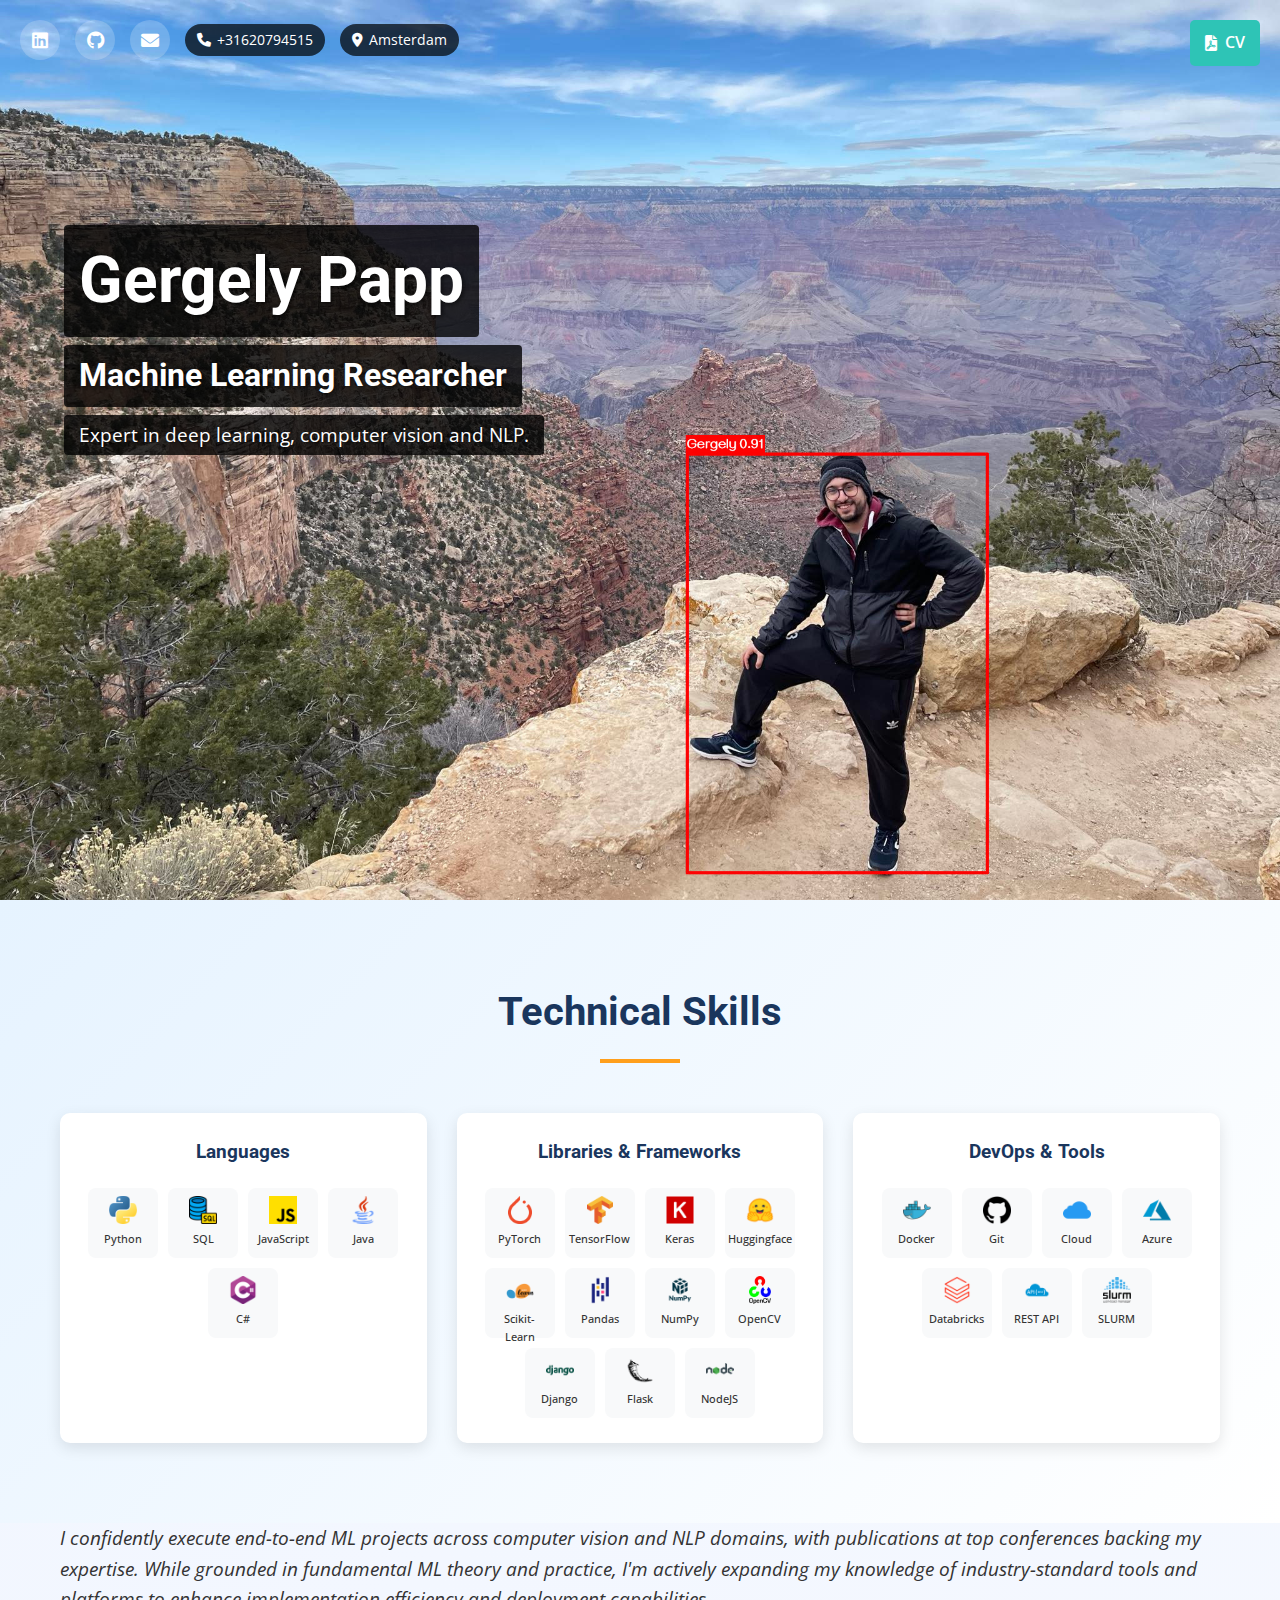
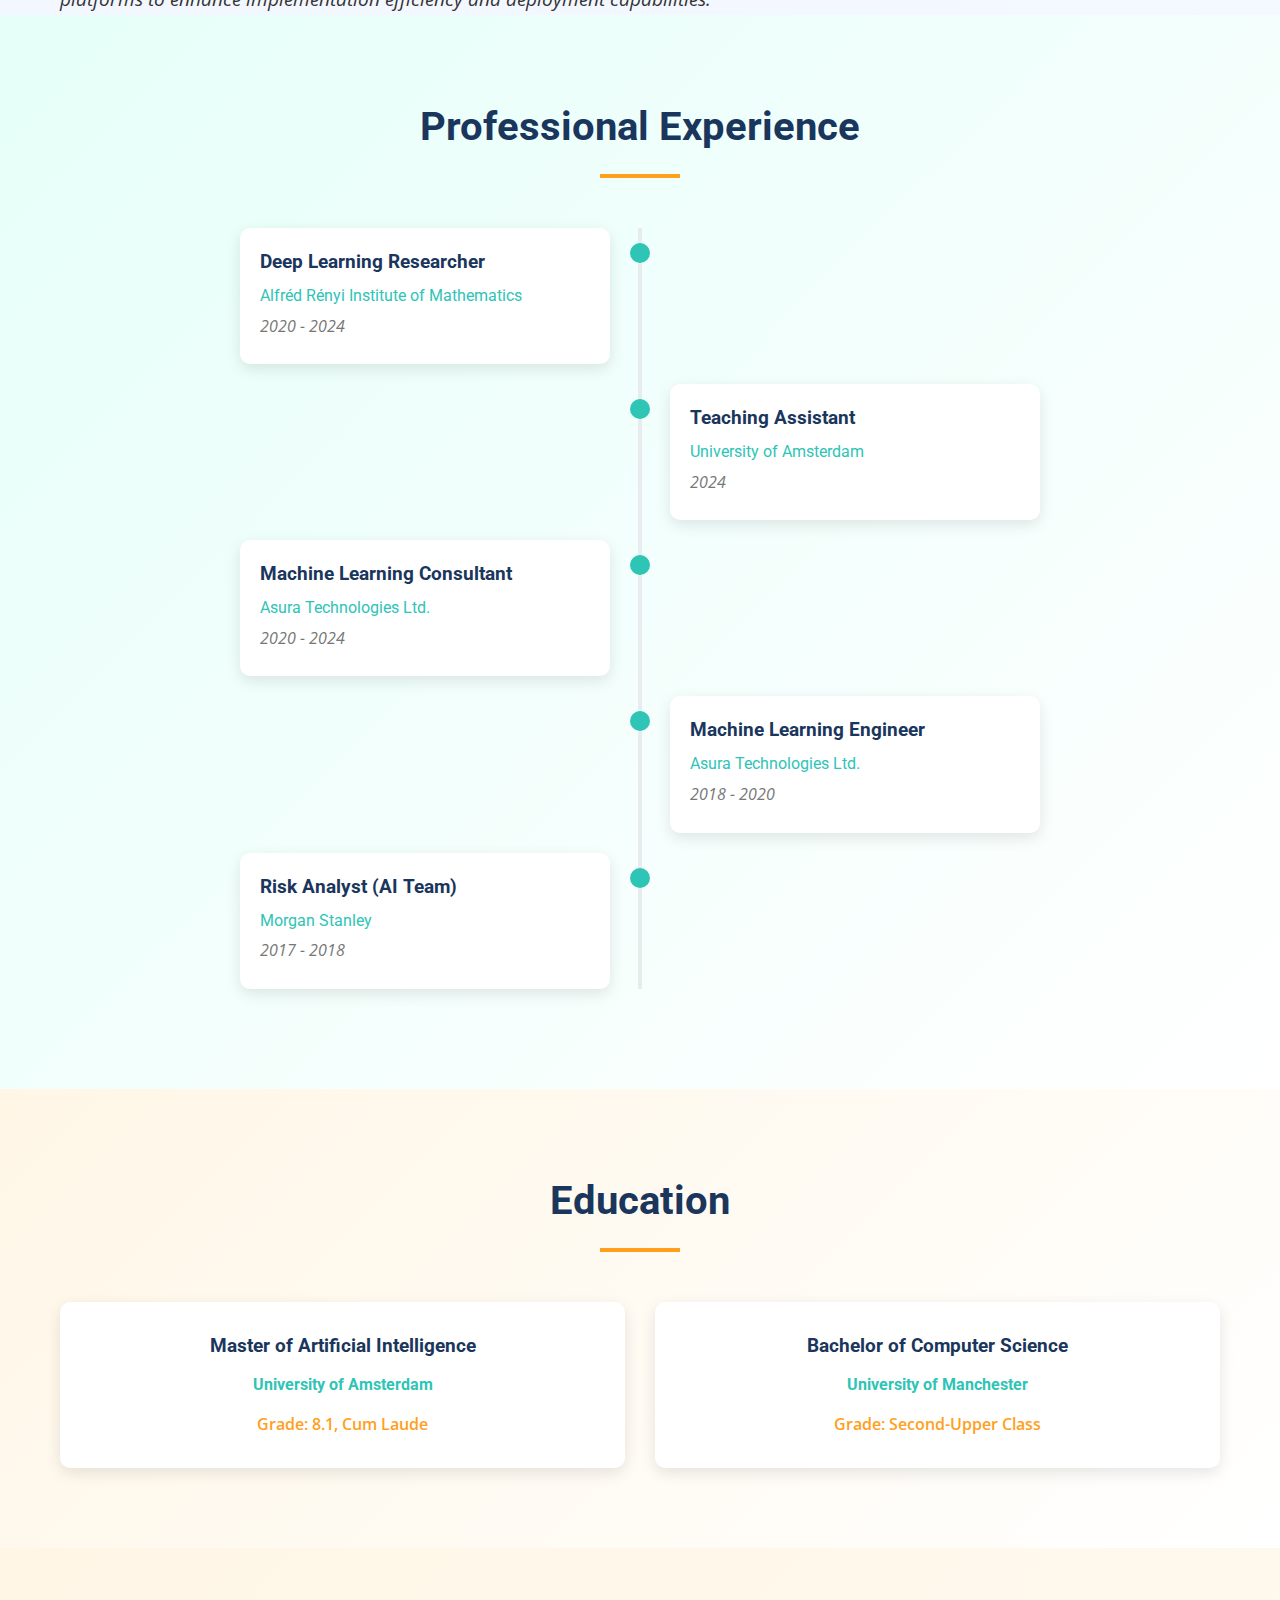
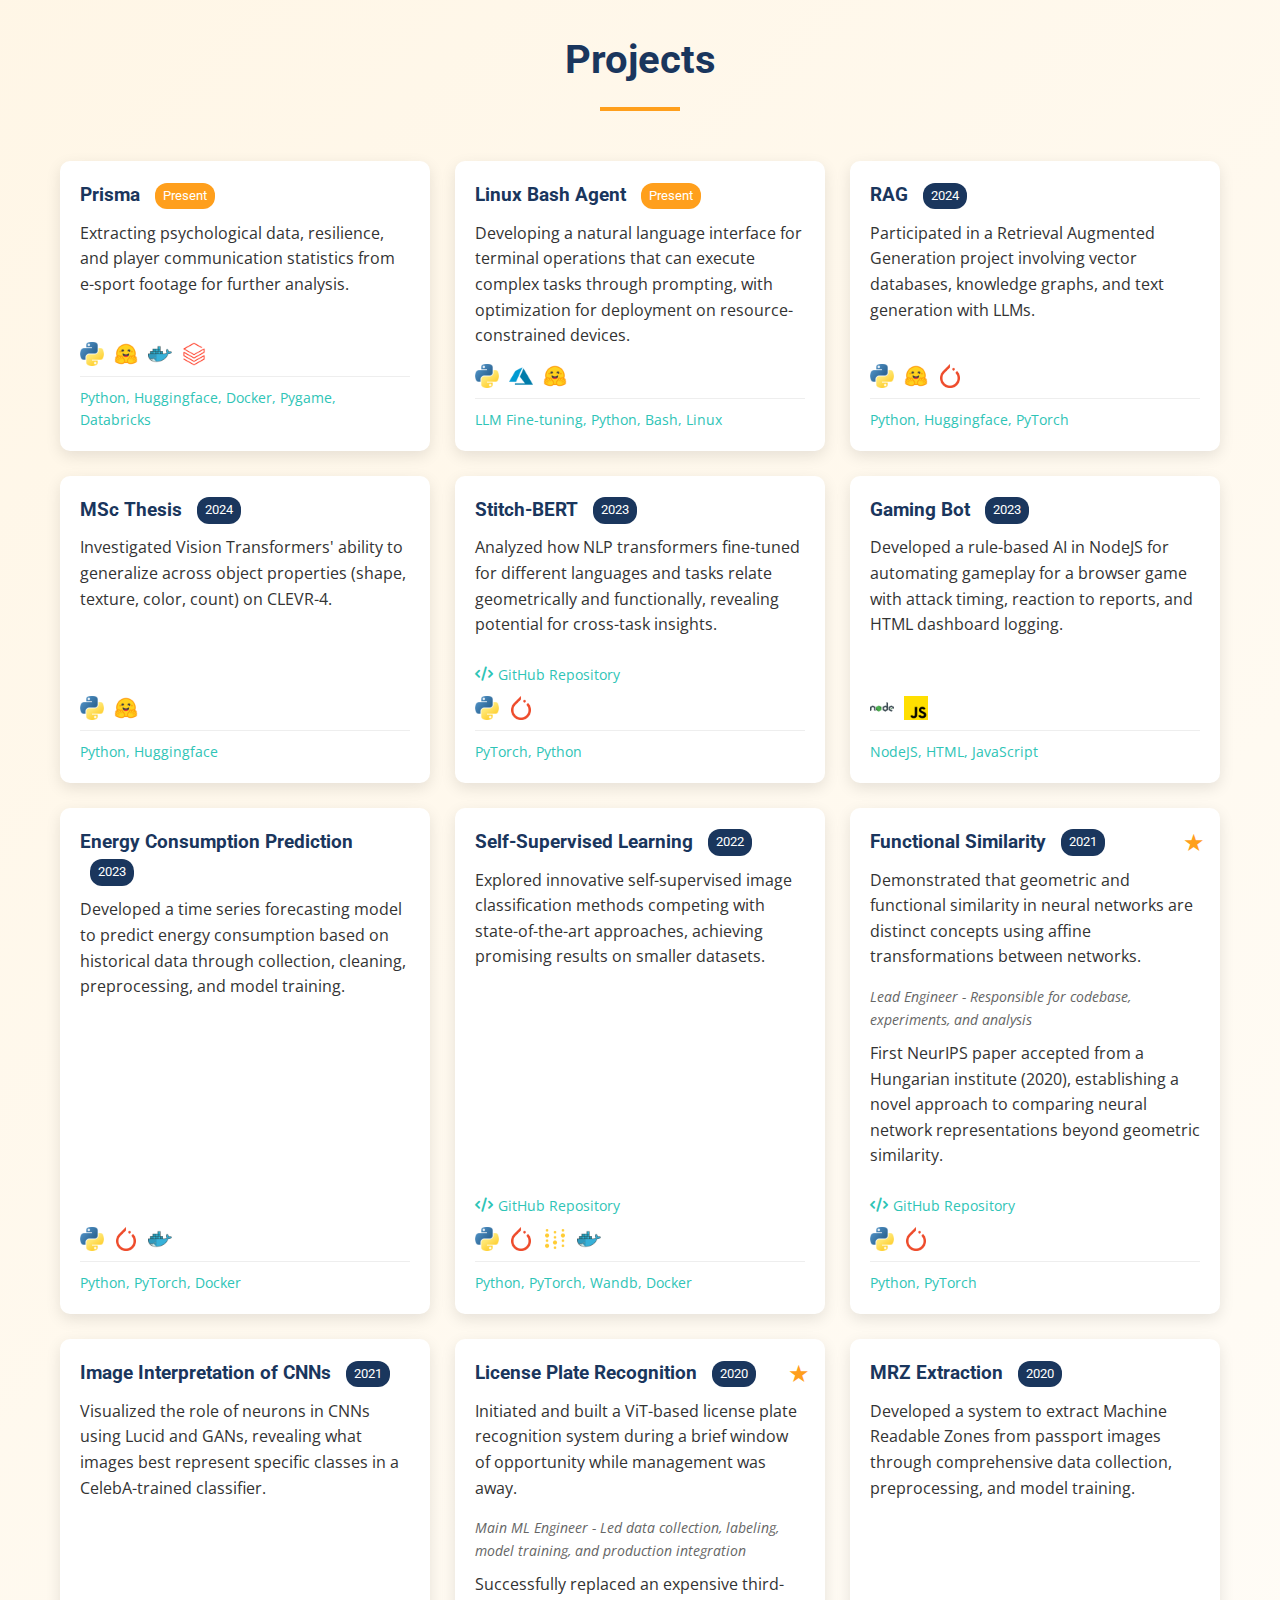
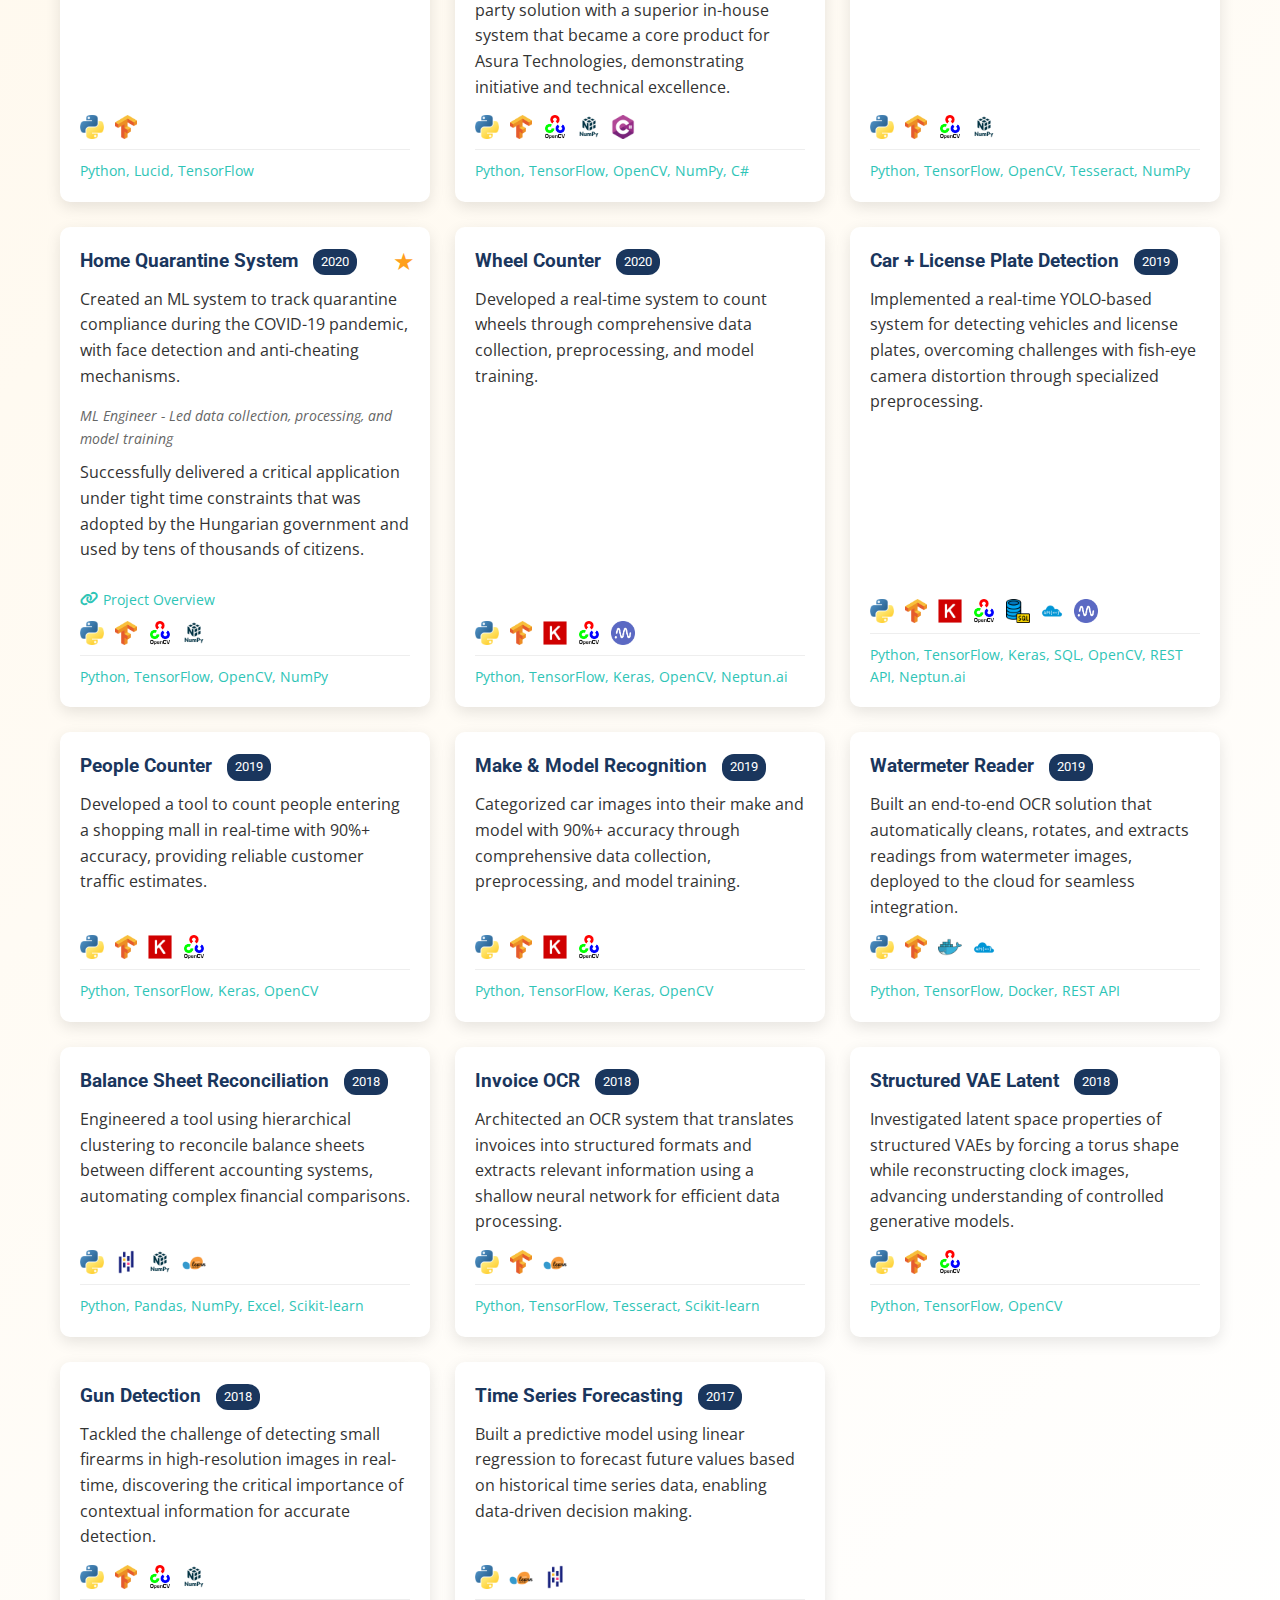
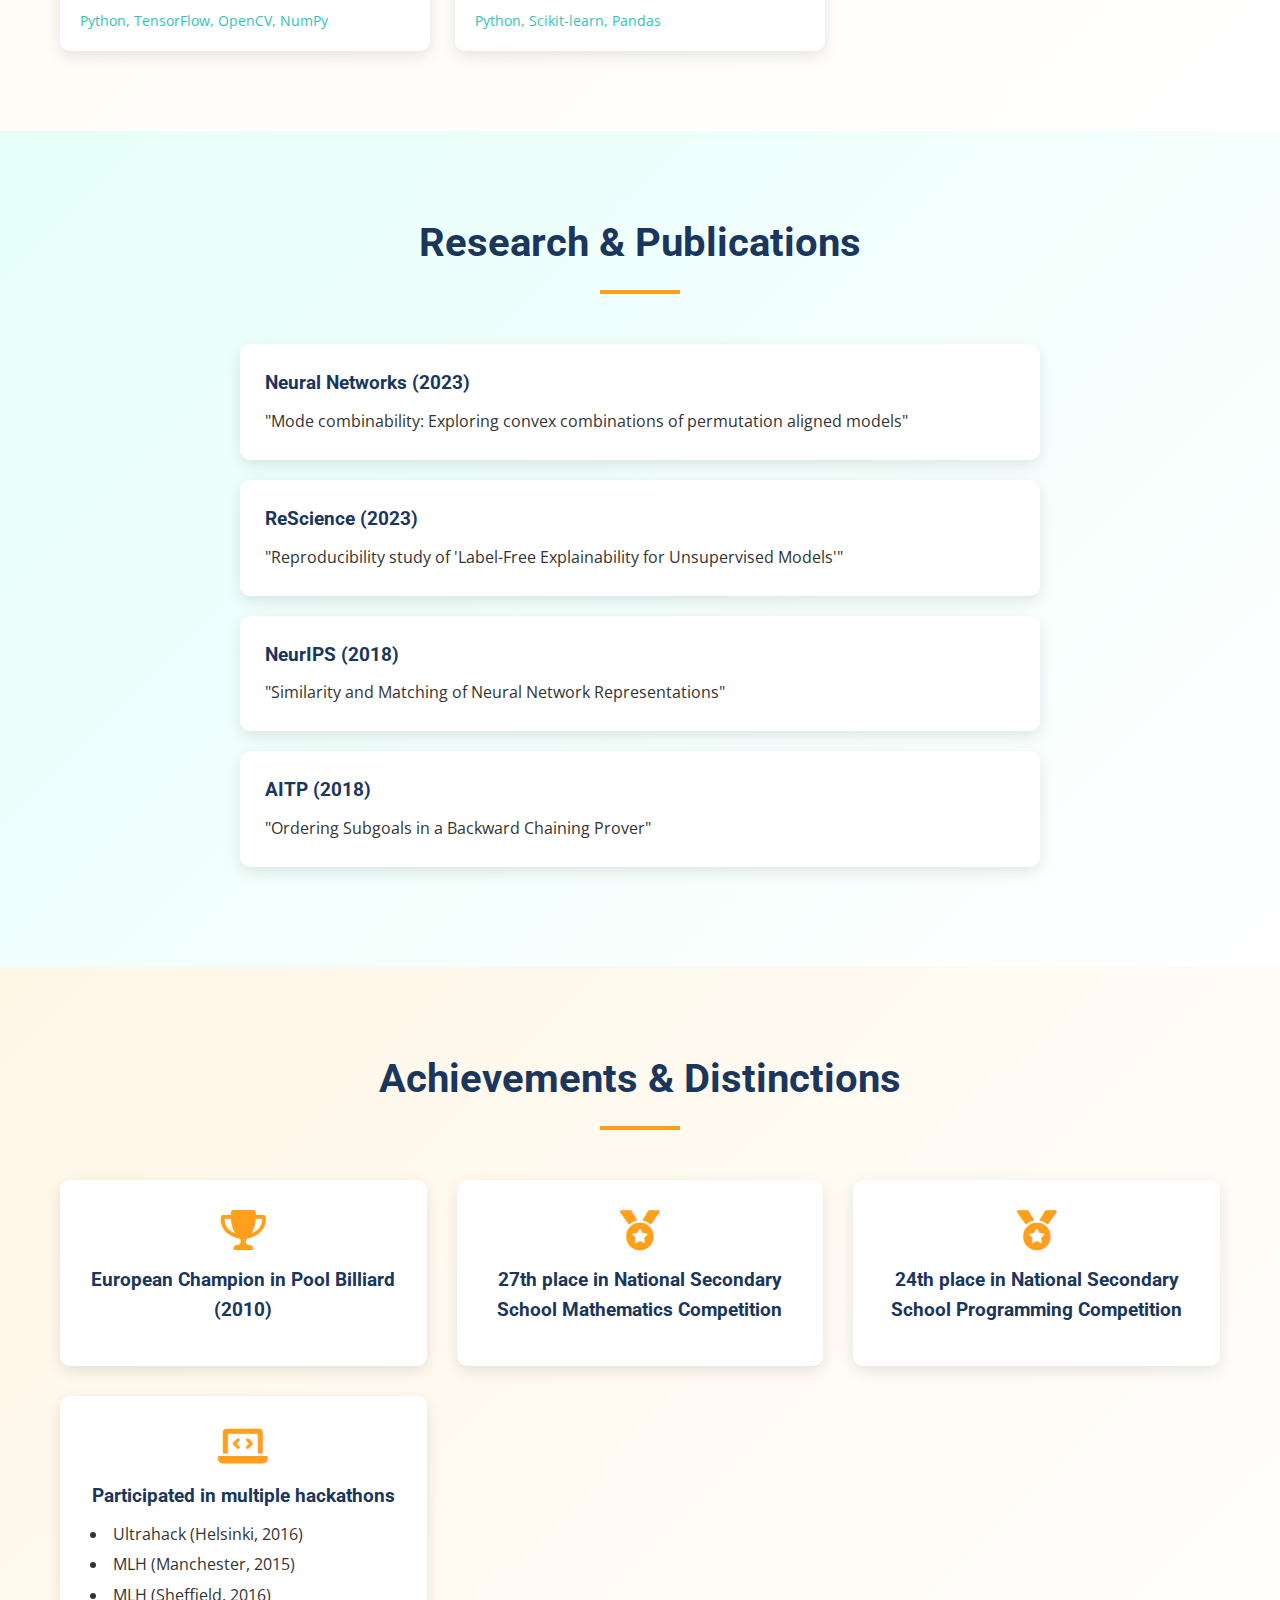
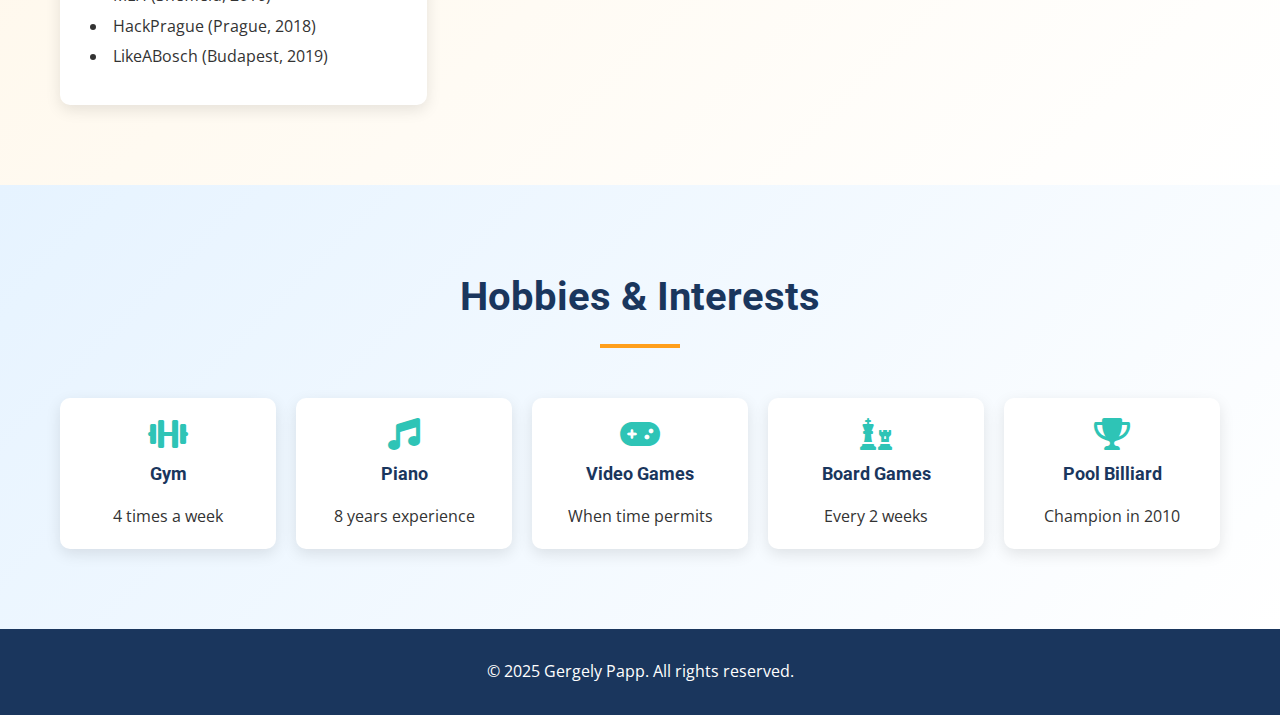
==== index.html @ a060d71d "projects added" ====
<!DOCTYPE html>
<html lang="en">
<head>
    <meta charset="UTF-8">
    <meta name="viewport" content="width=device-width, initial-scale=1.0">
    <title>Gergely Papp | Machine Learning Researcher</title>
    <link rel="stylesheet" href="https://cdnjs.cloudflare.com/ajax/libs/font-awesome/6.0.0/css/all.min.css">
    <link href="https://fonts.googleapis.com/css2?family=Roboto:wght@300;400;500;700&family=Open+Sans:wght@300;400;600&display=swap" rel="stylesheet">
    <link rel="stylesheet" href="css/style.css">
    <link rel="stylesheet" href="css/responsive.css">
</head>
<body>
    <!-- Header Section -->
    <header class="hero">
        <div class="hero-image">
            <img src="assets/gergo_grand_cny.jpeg" alt="Gergely at Grand Canyon">
        </div>
        <div class="contact-icons">
            <div class="buttons-row">
                <a href="https://www.linkedin.com/in/gergelypapp/" target="_blank" title="LinkedIn"><i class="fab fa-linkedin"></i></a>
                <a href="https://github.com/gergopool/" target="_blank" title="GitHub"><i class="fab fa-github"></i></a>
                <a href="mailto:contact@gergelypapp.eu" title="Email"><i class="fas fa-envelope"></i></a>
            </div>
            <div class="info-row">
                <div class="info-badge" title="Phone"><i class="fas fa-phone"></i> +31620794515</div>
                <div class="info-badge" title="Location"><i class="fas fa-map-marker-alt"></i> Amsterdam</div>
            </div>
        </div>
        <div class="cv-download">
            <a href="assets/CV-2025-03.pdf" download title="Download CV">
                <i class="fas fa-file-pdf"></i> CV
            </a>
        </div>
        <div class="hero-text">
            <h1>Gergely Papp</h1>
            <h2>Machine Learning Researcher</h2>
            <p>Expert in deep learning, computer vision and NLP.</p>
        </div>
    </header>

    <!-- Skills Section -->
    <section id="skills" class="section">
        <div class="container">
            <h2 class="section-title">Technical Skills</h2>
            <div class="skills-container">
                <div class="skill-category">
                    <h3>Languages</h3>
                    <div class="skill-icons">
                        <div class="skill-icon">
                            <img src="images/python.png" alt="Python">
                            <span>Python</span>
                        </div>
                        <div class="skill-icon">
                            <img src="images/sql.png" alt="SQL">
                            <span>SQL</span>
                        </div>
                        <div class="skill-icon">
                            <img src="images/js.png" alt="JavaScript">
                            <span>JavaScript</span>
                        </div>
                        <div class="skill-icon">
                            <img src="images/java.png" alt="Java">
                            <span>Java</span>
                        </div>
                        <div class="skill-icon">
                            <img src="images/c-sharp.png" alt="C#">
                            <span>C#</span>
                        </div>
                    </div>
                </div>
                
                <div class="skill-category">
                    <h3>Libraries & Frameworks</h3>
                    <div class="skill-icons">
                        <div class="skill-icon">
                            <img src="images/pytorch.png" alt="PyTorch">
                            <span>PyTorch</span>
                        </div>
                        <div class="skill-icon">
                            <img src="images/tensorflow.png" alt="TensorFlow">
                            <span>TensorFlow</span>
                        </div>
                        <div class="skill-icon">
                            <img src="images/keras.png" alt="Keras">
                            <span>Keras</span>
                        </div>
                        <div class="skill-icon">
                            <img src="images/huggingface.png" alt="Huggingface">
                            <span>Huggingface</span>
                        </div>
                        <div class="skill-icon">
                            <img src="images/scikit-learn.png" alt="Scikit-Learn">
                            <span>Scikit-Learn</span>
                        </div>
                        <div class="skill-icon">
                            <img src="images/pandas.png" alt="Pandas">
                            <span>Pandas</span>
                        </div>
                        <div class="skill-icon">
                            <img src="images/numpy.png" alt="NumPy">
                            <span>NumPy</span>
                        </div>
                        <div class="skill-icon">
                            <img src="images/opencv.png" alt="OpenCV">
                            <span>OpenCV</span>
                        </div>
                        <div class="skill-icon">
                            <img src="images/django.png" alt="Django">
                            <span>Django</span>
                        </div>
                        <div class="skill-icon">
                            <img src="images/flask.png" alt="Flask">
                            <span>Flask</span>
                        </div>
                        <div class="skill-icon">
                            <img src="images/nodejs.png" alt="NodeJS">
                            <span>NodeJS</span>
                        </div>
                    </div>
                </div>
                
                <div class="skill-category">
                    <h3>DevOps & Tools</h3>
                    <div class="skill-icons">
                        <div class="skill-icon">
                            <img src="images/docker.png" alt="Docker">
                            <span>Docker</span>
                        </div>
                        <div class="skill-icon">
                            <img src="images/github.png" alt="Git">
                            <span>Git</span>
                        </div>
                        <div class="skill-icon">
                            <img src="images/cloud.png" alt="Cloud">
                            <span>Cloud</span>
                        </div>
                        <div class="skill-icon">
                            <img src="images/azure.png" alt="Azure">
                            <span>Azure</span>
                        </div>
                        <div class="skill-icon">
                            <img src="images/databricks.png" alt="Databricks">
                            <span>Databricks</span>
                        </div>
                        <div class="skill-icon">
                            <img src="images/rest-api.png" alt="REST API">
                            <span>REST API</span>
                        </div>
                        <div class="skill-icon">
                            <img src="images/slurm.png" alt="SLURM">
                            <span>SLURM</span>
                        </div>
                    </div>
                </div>
            </div>
        </div>
    </section>

    <!-- Personal Statement -->
    <div class="container">
        <p style="font-size: 1.2rem;"><i>I confidently execute end-to-end ML projects across computer vision and NLP domains, with publications at top conferences backing my expertise. While grounded in fundamental ML theory and practice, I'm actively expanding my knowledge of industry-standard tools and platforms to enhance implementation efficiency and deployment capabilities.</i></p>
    </div>

    <!-- Experience Section -->
    <section id="experience" class="section">
        <div class="container">
            <h2 class="section-title">Professional Experience</h2>
            <div class="timeline">
                <div class="timeline-item" data-id="renyi">
                    <div class="timeline-content">
                        <h3>Deep Learning Researcher</h3>
                        <h4>Alfréd Rényi Institute of Mathematics</h4>
                        <p class="timeline-date">2020 - 2024</p>
                    </div>
                </div>
                <div class="timeline-item" data-id="uva">
                    <div class="timeline-content">
                        <h3>Teaching Assistant</h3>
                        <h4>University of Amsterdam</h4>
                        <p class="timeline-date">2024</p>
                    </div>
                </div>
                <div class="timeline-item" data-id="asura-consultant">
                    <div class="timeline-content">
                        <h3>Machine Learning Consultant</h3>
                        <h4>Asura Technologies Ltd.</h4>
                        <p class="timeline-date">2020 - 2024</p>
                    </div>
                </div>
                <div class="timeline-item" data-id="asura-engineer">
                    <div class="timeline-content">
                        <h3>Machine Learning Engineer</h3>
                        <h4>Asura Technologies Ltd.</h4>
                        <p class="timeline-date">2018 - 2020</p>
                    </div>
                </div>
                <div class="timeline-item" data-id="morgan-stanley">
                    <div class="timeline-content">
                        <h3>Risk Analyst (AI Team)</h3>
                        <h4>Morgan Stanley</h4>
                        <p class="timeline-date">2017 - 2018</p>
                    </div>
                </div>
            </div>
        </div>
    </section>

    <!-- Education Section -->
    <section id="education" class="section">
        <div class="container">
            <h2 class="section-title">Education</h2>
            <div class="education-container">
                <div class="education-item">
                    <h3>Master of Artificial Intelligence</h3>
                    <h4>University of Amsterdam</h4>
                    <p class="education-grade">Grade: 8.1, Cum Laude</p>
                </div>
                <div class="education-item">
                    <h3>Bachelor of Computer Science</h3>
                    <h4>University of Manchester</h4>
                    <p class="education-grade">Grade: Second-Upper Class</p>
                </div>
            </div>
        </div>
    </section>

    <!-- Projects Section -->
    <section id="projects" class="section">
        <div class="container">
            <h2 class="section-title">Projects</h2>
            <div class="projects-grid">
                <!-- Present Projects -->
                <div class="project-card" data-id="prisma">
                    <div class="project-info">
                        <h3>Prisma <span class="project-year project-present">Present</span></h3>
                        <p>Extracting psychological data, resilience, and player communication statistics from e-sport footage for further analysis.</p>
                        <div class="project-tech-container">
                            <div class="project-tech-icons">
                                <img src="images/python.png" alt="Python">
                                <img src="images/huggingface.png" alt="Huggingface">
                                <img src="images/docker.png" alt="Docker">
                                <img src="images/databricks.png" alt="Databricks">
                            </div>
                            <div class="project-tech">Python, Huggingface, Docker, Pygame, Databricks</div>
                        </div>
                    </div>
                </div>
                <div class="project-card" data-id="bash-agent">
                    <div class="project-info">
                        <h3>Linux Bash Agent <span class="project-year project-present">Present</span></h3>
                        <p>Developing a natural language interface for terminal operations that can execute complex tasks through prompting, with optimization for deployment on resource-constrained devices.</p>
                        <div class="project-tech-container">
                            <div class="project-tech-icons">
                                <img src="images/python.png" alt="Python">
                                <img src="images/azure.png" alt="Azure">
                                <img src="images/huggingface.png" alt="Huggingface">
                            </div>
                            <div class="project-tech">LLM Fine-tuning, Python, Bash, Linux</div>
                        </div>
                    </div>
                </div>
                <!-- 2024 Projects -->
                <div class="project-card" data-id="rag">
                    <div class="project-info">
                        <h3>RAG <span class="project-year">2024</span></h3>
                        <p>Participated in a Retrieval Augmented Generation project involving vector databases, knowledge graphs, and text generation with LLMs.</p>
                        <div class="project-tech-container">
                            <div class="project-tech-icons">
                                <img src="images/python.png" alt="Python">
                                <img src="images/huggingface.png" alt="Huggingface">
                                <img src="images/pytorch.png" alt="PyTorch">
                            </div>
                            <div class="project-tech">Python, Huggingface, PyTorch</div>
                        </div>
                    </div>
                </div>
                <div class="project-card" data-id="msc-thesis">
                    <div class="project-info">
                        <h3>MSc Thesis <span class="project-year">2024</span></h3>
                        <p>Investigated Vision Transformers' ability to generalize across object properties (shape, texture, color, count) on CLEVR-4.</p>
                        <div class="project-tech-container">
                            <div class="project-tech-icons">
                                <img src="images/python.png" alt="Python">
                                <img src="images/huggingface.png" alt="Huggingface">
                            </div>
                            <div class="project-tech">Python, Huggingface</div>
                        </div>
                    </div>
                </div>
                <!-- 2023 Projects -->
                <div class="project-card" data-id="stitch-bert">
                    <div class="project-info">
                        <h3>Stitch-BERT <span class="project-year">2023</span></h3>
                        <p>Analyzed how NLP transformers fine-tuned for different languages and tasks relate geometrically and functionally, revealing potential for cross-task insights.</p>
                        <div class="project-links">
                            <a href="https://github.com/gergopool/stitch_bert/" target="_blank"><i class="fas fa-code"></i>GitHub Repository</a>
                        </div>
                        <div class="project-tech-container">
                            <div class="project-tech-icons">
                                <img src="images/python.png" alt="Python">
                                <img src="images/pytorch.png" alt="PyTorch">
                            </div>
                            <div class="project-tech">PyTorch, Python</div>
                        </div>
                    </div>
                </div>
                <div class="project-card" data-id="gaming-bot">
                    <div class="project-info">
                        <h3>Gaming Bot <span class="project-year">2023</span></h3>
                        <p>Developed a rule-based AI in NodeJS for automating gameplay for a browser game with attack timing, reaction to reports, and HTML dashboard logging.</p>
                        <div class="project-tech-container">
                            <div class="project-tech-icons">
                                <img src="images/nodejs.png" alt="NodeJS">
                                <img src="images/js.png" alt="JavaScript">
                            </div>
                            <div class="project-tech">NodeJS, HTML, JavaScript</div>
                        </div>
                    </div>
                </div>
                <div class="project-card" data-id="energy-consumption">
                    <div class="project-info">
                        <h3>Energy Consumption Prediction <span class="project-year">2023</span></h3>
                        <p>Developed a time series forecasting model to predict energy consumption based on historical data through collection, cleaning, preprocessing, and model training.</p>
                        <div class="project-tech-container">
                            <div class="project-tech-icons">
                                <img src="images/python.png" alt="Python">
                                <img src="images/pytorch.png" alt="PyTorch">
                                <img src="images/docker.png" alt="Docker">
                            </div>
                            <div class="project-tech">Python, PyTorch, Docker</div>
                        </div>
                    </div>
                </div>
                <!-- 2022 Projects -->
                <div class="project-card" data-id="self-supervised">
                    <div class="project-info">
                        <h3>Self-Supervised Learning <span class="project-year">2022</span></h3>
                        <p>Explored innovative self-supervised image classification methods competing with state-of-the-art approaches, achieving promising results on smaller datasets.</p>
                        <div class="project-links">
                            <a href="https://github.com/gergopool/sslic" target="_blank"><i class="fas fa-code"></i>GitHub Repository</a>
                        </div>
                        <div class="project-tech-container">
                            <div class="project-tech-icons">
                                <img src="images/python.png" alt="Python">
                                <img src="images/pytorch.png" alt="PyTorch">
                                <img src="images/wandb.png" alt="Wandb">
                                <img src="images/docker.png" alt="Docker">
                            </div>
                            <div class="project-tech">Python, PyTorch, Wandb, Docker</div>
                        </div>
                    </div>
                </div>
                <!-- 2021 Projects -->
                <div class="project-card" data-id="functional-similarity">
                    <div class="project-info featured-project">
                        <h3>Functional Similarity <span class="project-year">2021</span></h3>
                        <p>Demonstrated that geometric and functional similarity in neural networks are distinct concepts using affine transformations between networks.</p>
                        <div class="project-role">Lead Engineer - Responsible for codebase, experiments, and analysis</div>
                        <p>First NeurIPS paper accepted from a Hungarian institute (2020), establishing a novel approach to comparing neural network representations beyond geometric similarity.</p>
                        <div class="project-links">
                            <a href="https://github.com/renyi-ai/drfrankenstein" target="_blank"><i class="fas fa-code"></i>GitHub Repository</a>
                        </div>
                        <div class="project-tech-container">
                            <div class="project-tech-icons">
                                <img src="images/python.png" alt="Python">
                                <img src="images/pytorch.png" alt="PyTorch">
                            </div>
                            <div class="project-tech">Python, PyTorch</div>
                        </div>
                    </div>
                </div>
                <div class="project-card" data-id="cnn-interpret">
                    <div class="project-info">
                        <h3>Image Interpretation of CNNs <span class="project-year">2021</span></h3>
                        <p>Visualized the role of neurons in CNNs using Lucid and GANs, revealing what images best represent specific classes in a CelebA-trained classifier.</p>
                        <div class="project-tech-container">
                            <div class="project-tech-icons">
                                <img src="images/python.png" alt="Python">
                                <img src="images/tensorflow.png" alt="TensorFlow">
                            </div>
                            <div class="project-tech">Python, Lucid, TensorFlow</div>
                        </div>
                    </div>
                </div>
                <!-- 2020 Projects -->
                <div class="project-card" data-id="license-plate">
                    <div class="project-info featured-project">
                        <h3>License Plate Recognition <span class="project-year">2020</span></h3>
                        <p>Initiated and built a ViT-based license plate recognition system during a brief window of opportunity while management was away.</p>
                        <div class="project-role">Main ML Engineer - Led data collection, labeling, model training, and production integration</div>
                        <p>Successfully replaced an expensive third-party solution with a superior in-house system that became a core product for Asura Technologies, demonstrating initiative and technical excellence.</p>
                        <div class="project-tech-container">
                            <div class="project-tech-icons">
                                <img src="images/python.png" alt="Python">
                                <img src="images/tensorflow.png" alt="TensorFlow">
                                <img src="images/opencv.png" alt="OpenCV">
                                <img src="images/numpy.png" alt="NumPy">
                                <img src="images/c-sharp.png" alt="C#">
                            </div>
                            <div class="project-tech">Python, TensorFlow, OpenCV, NumPy, C#</div>
                        </div>
                    </div>
                </div>
                <div class="project-card" data-id="mrz-extraction">
                    <div class="project-info">
                        <h3>MRZ Extraction <span class="project-year">2020</span></h3>
                        <p>Developed a system to extract Machine Readable Zones from passport images through comprehensive data collection, preprocessing, and model training.</p>
                        <div class="project-tech-container">
                            <div class="project-tech-icons">
                                <img src="images/python.png" alt="Python">
                                <img src="images/tensorflow.png" alt="TensorFlow">
                                <img src="images/opencv.png" alt="OpenCV">
                                <img src="images/numpy.png" alt="NumPy">
                            </div>
                            <div class="project-tech">Python, TensorFlow, OpenCV, Tesseract, NumPy</div>
                        </div>
                    </div>
                </div>
                <div class="project-card" data-id="quarantine">
                    <div class="project-info featured-project">
                        <h3>Home Quarantine System <span class="project-year">2020</span></h3>
                        <p>Created an ML system to track quarantine compliance during the COVID-19 pandemic, with face detection and anti-cheating mechanisms.</p>
                        <div class="project-role">ML Engineer - Led data collection, processing, and model training</div>
                        <p>Successfully delivered a critical application under tight time constraints that was adopted by the Hungarian government and used by tens of thousands of citizens.</p>
                        <div class="project-links">
                            <a href="https://asuratechnologies.com/solutions/home-quarantine-system/" target="_blank"><i class="fas fa-link"></i>Project Overview</a>
                        </div>
                        <div class="project-tech-container">
                            <div class="project-tech-icons">
                                <img src="images/python.png" alt="Python">
                                <img src="images/tensorflow.png" alt="TensorFlow">
                                <img src="images/opencv.png" alt="OpenCV">
                                <img src="images/numpy.png" alt="NumPy">
                            </div>
                            <div class="project-tech">Python, TensorFlow, OpenCV, NumPy</div>
                        </div>
                    </div>
                </div>
                <div class="project-card" data-id="wheel-counter">
                    <div class="project-info">
                        <h3>Wheel Counter <span class="project-year">2020</span></h3>
                        <p>Developed a real-time system to count wheels through comprehensive data collection, preprocessing, and model training.</p>
                        <div class="project-tech-container">
                            <div class="project-tech-icons">
                                <img src="images/python.png" alt="Python">
                                <img src="images/tensorflow.png" alt="TensorFlow">
                                <img src="images/keras.png" alt="Keras">
                                <img src="images/opencv.png" alt="OpenCV">
                                <img src="images/neptuneai.png" alt="Neptun.ai">
                            </div>
                            <div class="project-tech">Python, TensorFlow, Keras, OpenCV, Neptun.ai</div>
                        </div>
                    </div>
                </div>
                <!-- 2019 Projects -->
                <div class="project-card" data-id="car-detection">
                    <div class="project-info">
                        <h3>Car + License Plate Detection <span class="project-year">2019</span></h3>
                        <p>Implemented a real-time YOLO-based system for detecting vehicles and license plates, overcoming challenges with fish-eye camera distortion through specialized preprocessing.</p>
                        <div class="project-tech-container">
                            <div class="project-tech-icons">
                                <img src="images/python.png" alt="Python">
                                <img src="images/tensorflow.png" alt="TensorFlow">
                                <img src="images/keras.png" alt="Keras">
                                <img src="images/opencv.png" alt="OpenCV">
                                <img src="images/sql.png" alt="SQL">
                                <img src="images/rest-api.png" alt="REST API">
                                <img src="images/neptuneai.png" alt="Neptun.ai">
                            </div>
                            <div class="project-tech">Python, TensorFlow, Keras, SQL, OpenCV, REST API, Neptun.ai</div>
                        </div>
                    </div>
                </div>
                <div class="project-card" data-id="people-counter">
                    <div class="project-info">
                        <h3>People Counter <span class="project-year">2019</span></h3>
                        <p>Developed a tool to count people entering a shopping mall in real-time with 90%+ accuracy, providing reliable customer traffic estimates.</p>
                        <div class="project-tech-container">
                            <div class="project-tech-icons">
                                <img src="images/python.png" alt="Python">
                                <img src="images/tensorflow.png" alt="TensorFlow">
                                <img src="images/keras.png" alt="Keras">
                                <img src="images/opencv.png" alt="OpenCV">
                            </div>
                            <div class="project-tech">Python, TensorFlow, Keras, OpenCV</div>
                        </div>
                    </div>
                </div>
                <div class="project-card" data-id="make-model">
                    <div class="project-info">
                        <h3>Make & Model Recognition <span class="project-year">2019</span></h3>
                        <p>Categorized car images into their make and model with 90%+ accuracy through comprehensive data collection, preprocessing, and model training.</p>
                        <div class="project-tech-container">
                            <div class="project-tech-icons">
                                <img src="images/python.png" alt="Python">
                                <img src="images/tensorflow.png" alt="TensorFlow">
                                <img src="images/keras.png" alt="Keras">
                                <img src="images/opencv.png" alt="OpenCV">
                            </div>
                            <div class="project-tech">Python, TensorFlow, Keras, OpenCV</div>
                        </div>
                    </div>
                </div>
                <div class="project-card" data-id="watermeter">
                    <div class="project-info">
                        <h3>Watermeter Reader <span class="project-year">2019</span></h3>
                        <p>Built an end-to-end OCR solution that automatically cleans, rotates, and extracts readings from watermeter images, deployed to the cloud for seamless integration.</p>
                        <div class="project-tech-container">
                            <div class="project-tech-icons">
                                <img src="images/python.png" alt="Python">
                                <img src="images/tensorflow.png" alt="TensorFlow">
                                <img src="images/docker.png" alt="Docker">
                                <img src="images/rest-api.png" alt="REST API">
                            </div>
                            <div class="project-tech">Python, TensorFlow, Docker, REST API</div>
                        </div>
                    </div>
                </div>
                <!-- 2018 Projects -->
                <div class="project-card" data-id="balance-sheet">
                    <div class="project-info">
                        <h3>Balance Sheet Reconciliation <span class="project-year">2018</span></h3>
                        <p>Engineered a tool using hierarchical clustering to reconcile balance sheets between different accounting systems, automating complex financial comparisons.</p>
                        <div class="project-tech-container">
                            <div class="project-tech-icons">
                                <img src="images/python.png" alt="Python">
                                <img src="images/pandas.png" alt="Pandas">
                                <img src="images/numpy.png" alt="NumPy">
                                <img src="images/scikit-learn.png" alt="Scikit-learn">
                            </div>
                            <div class="project-tech">Python, Pandas, NumPy, Excel, Scikit-learn</div>
                        </div>
                    </div>
                </div>
                <div class="project-card" data-id="invoice-ocr">
                    <div class="project-info">
                        <h3>Invoice OCR <span class="project-year">2018</span></h3>
                        <p>Architected an OCR system that translates invoices into structured formats and extracts relevant information using a shallow neural network for efficient data processing.</p>
                        <div class="project-tech-container">
                            <div class="project-tech-icons">
                                <img src="images/python.png" alt="Python">
                                <img src="images/tensorflow.png" alt="TensorFlow">
                                <img src="images/scikit-learn.png" alt="Scikit-learn">
                            </div>
                            <div class="project-tech">Python, TensorFlow, Tesseract, Scikit-learn</div>
                        </div>
                    </div>
                </div>
                <div class="project-card" data-id="structured-vae">
                    <div class="project-info">
                        <h3>Structured VAE Latent <span class="project-year">2018</span></h3>
                        <p>Investigated latent space properties of structured VAEs by forcing a torus shape while reconstructing clock images, advancing understanding of controlled generative models.</p>
                        <div class="project-tech-container">
                            <div class="project-tech-icons">
                                <img src="images/python.png" alt="Python">
                                <img src="images/tensorflow.png" alt="TensorFlow">
                                <img src="images/opencv.png" alt="OpenCV">
                            </div>
                            <div class="project-tech">Python, TensorFlow, OpenCV</div>
                        </div>
                    </div>
                </div>
                <div class="project-card" data-id="gun-detection">
                    <div class="project-info">
                        <h3>Gun Detection <span class="project-year">2018</span></h3>
                        <p>Tackled the challenge of detecting small firearms in high-resolution images in real-time, discovering the critical importance of contextual information for accurate detection.</p>
                        <div class="project-tech-container">
                            <div class="project-tech-icons">
                                <img src="images/python.png" alt="Python">
                                <img src="images/tensorflow.png" alt="TensorFlow">
                                <img src="images/opencv.png" alt="OpenCV">
                                <img src="images/numpy.png" alt="NumPy">
                            </div>
                            <div class="project-tech">Python, TensorFlow, OpenCV, NumPy</div>
                        </div>
                    </div>
                </div>
                <!-- 2017 Projects -->
                <div class="project-card" data-id="time-series">
                    <div class="project-info">
                        <h3>Time Series Forecasting <span class="project-year">2017</span></h3>
                        <p>Built a predictive model using linear regression to forecast future values based on historical time series data, enabling data-driven decision making.</p>
                        <div class="project-tech-container">
                            <div class="project-tech-icons">
                                <img src="images/python.png" alt="Python">
                                <img src="images/scikit-learn.png" alt="Scikit-learn">
                                <img src="images/pandas.png" alt="Pandas">
                            </div>
                            <div class="project-tech">Python, Scikit-learn, Pandas</div>
                        </div>
                    </div>
                </div>
            </div>
        </div>
    </section>

    <!-- Publications Section -->
    <section id="publications" class="section">
        <div class="container">
            <h2 class="section-title">Research & Publications</h2>
            <div class="publications-list">
                <div class="publication-item">
                    <h3>Neural Networks (2023)</h3>
                    <p>"Mode combinability: Exploring convex combinations of permutation aligned models"</p>
                </div>
                <div class="publication-item">
                    <h3>ReScience (2023)</h3>
                    <p>"Reproducibility study of 'Label-Free Explainability for Unsupervised Models'"</p>
                </div>
                <div class="publication-item">
                    <h3>NeurIPS (2018)</h3>
                    <p>"Similarity and Matching of Neural Network Representations"</p>
                </div>
                <div class="publication-item">
                    <h3>AITP (2018)</h3>
                    <p>"Ordering Subgoals in a Backward Chaining Prover"</p>
                </div>
            </div>
        </div>
    </section>

    <!-- Achievements Section -->
    <section id="achievements" class="section">
        <div class="container">
            <h2 class="section-title">Achievements & Distinctions</h2>
            <div class="achievements-list">
                <div class="achievement-item">
                    <i class="fas fa-trophy"></i>
                    <h3>European Champion in Pool Billiard (2010)</h3>
                </div>
                <div class="achievement-item">
                    <i class="fas fa-medal"></i>
                    <h3>27th place in National Secondary School Mathematics Competition</h3>
                </div>
                <div class="achievement-item">
                    <i class="fas fa-medal"></i>
                    <h3>24th place in National Secondary School Programming Competition</h3>
                </div>
                <div class="achievement-item">
                    <i class="fas fa-laptop-code"></i>
                    <h3>Participated in multiple hackathons</h3>
                    <ul>
                        <li>Ultrahack (Helsinki, 2016)</li>
                        <li>MLH (Manchester, 2015)</li>
                        <li>MLH (Sheffield, 2016)</li>
                        <li>HackPrague (Prague, 2018)</li>
                        <li>LikeABosch (Budapest, 2019)</li>
                    </ul>
                </div>
            </div>
        </div>
    </section>

    <!-- Hobbies Section -->
    <section id="hobbies" class="section">
        <div class="container">
            <h2 class="section-title">Hobbies & Interests</h2>
            <div class="hobbies-container">
                <div class="hobby-item">
                    <i class="fas fa-dumbbell"></i>
                    <h3>Gym</h3>
                    <p>4 times a week</p>
                </div>
                <div class="hobby-item">
                    <i class="fas fa-music"></i>
                    <h3>Piano</h3>
                    <p>8 years experience</p>
                </div>
                <div class="hobby-item">
                    <i class="fas fa-gamepad"></i>
                    <h3>Video Games</h3>
                    <p>When time permits</p>
                </div>
                <div class="hobby-item">
                    <i class="fas fa-chess"></i>
                    <h3>Board Games</h3>
                    <p>Every 2 weeks</p>
                </div>
                <div class="hobby-item">
                    <i class="fas fa-trophy"></i>
                    <h3>Pool Billiard</h3>
                    <p>Champion in 2010</p>
                </div>
            </div>
        </div>
    </section>

    <!-- Contact Section -->
    <!--
    <section id="contact" class="section">
        <div class="container">
            <h2 class="section-title">Contact Me</h2>
            <div class="contact-form">
                <form id="contactForm" action="https://formspree.io/f/contact@gergelypapp.eu" method="POST">
                    <div class="form-group">
                        <input type="text" id="name" name="name" placeholder="Your Name" required>
                    </div>
                    <div class="form-group">
                        <input type="email" id="email" name="_replyto" placeholder="Your Email" required>
                    </div>
                    <div class="form-group">
                        <input type="text" id="subject" name="subject" placeholder="Subject" required>
                    </div>
                    <div class="form-group">
                        <textarea id="message" name="message" placeholder="Your Message" required></textarea>
                    </div>
                    <input type="hidden" name="_next" value="thanks.html">
                    <button type="submit" class="btn">Send Message</button>
                </form>
            </div>
        </div>
    </section>
    -->

    <!-- Modal for detailed information -->
    <div class="modal" id="detailModal">
        <div class="modal-content">
            <span class="close-modal">&times;</span>
            <div id="modalContent"></div>
        </div>
    </div>

    <!-- Footer -->
    <footer>
        <div class="container">
            <p>&copy; 2025 Gergely Papp. All rights reserved.</p>
        </div>
    </footer>

    <script src="js/main.js"></script>
</body>
</html>
---- css/style.css ----
/* Base Styles */
:root {
    --primary-color: #1a365d;
    --secondary-color: #2ec4b6;
    --accent-color: #ff9f1c;
    --background-color: #f0f5ff;
    --section-bg-1: #e6f3ff;
    --section-bg-2: #e6fff9;
    --section-bg-3: #fff6e6;
    --text-color: #333333;
    --light-text: #ffffff;
    --border-color: #dddddd;
    --shadow-color: rgba(0, 0, 0, 0.1);
    --timeline-color: #e9ecef;
}

* {
    margin: 0;
    padding: 0;
    box-sizing: border-box;
}

body {
    font-family: 'Open Sans', sans-serif;
    line-height: 1.6;
    color: var(--text-color);
    background-color: var(--background-color);
    background-image: linear-gradient(135deg, var(--background-color) 0%, #ffffff 100%);
}

h1, h2, h3, h4, h5, h6 {
    font-family: 'Roboto', sans-serif;
    margin-bottom: 1rem;
    color: var(--primary-color);
}

a {
    text-decoration: none;
    color: var(--secondary-color);
    transition: color 0.3s ease;
}

a:hover {
    color: var(--accent-color);
}

.container {
    max-width: 1200px;
    margin: 0 auto;
    padding: 0 20px;
}

.section {
    padding: 80px 0;
}

.section-title {
    text-align: center;
    margin-bottom: 50px;
    font-size: 2.5rem;
    position: relative;
}

.section-title::after {
    content: '';
    display: block;
    width: 80px;
    height: 4px;
    background-color: var(--accent-color);
    margin: 15px auto;
}

/* Hero Section */
.hero {
    position: relative;
    height: 100vh;
    min-height: 600px;
    overflow: hidden;
}

.hero-image {
    position: absolute;
    top: 0;
    left: 0;
    width: 100%;
    height: 100%;
    z-index: -1;
}

.hero-image::before {
    content: '';
    position: absolute;
    top: 0;
    left: 0;
    width: 100%;
    height: 100%;
    z-index: 1;
}

.hero-image img {
    width: 100%;
    height: 100%;
    object-fit: cover;
    object-position: center bottom;
}

.hero-text {
    position: absolute;
    top: 25%;
    left: 5%;
    z-index: 2;
    display: flex;
    flex-direction: column;
    align-items: flex-start;
}

.hero-text h1 {
    font-size: 4rem;
    margin-bottom: 0.5rem;
    color: var(--light-text);
    text-shadow: 2px 2px 4px rgba(0, 0, 0, 0.5);
    background-color: rgba(0, 0, 0, 0.8);
    display: inline-block;
    padding: 5px 15px;
    border-radius: 4px;
}

.hero-text h2 {
    font-size: 2rem;
    margin-bottom: 0.5rem;
    color: var(--light-text);
    text-shadow: 2px 2px 4px rgba(0, 0, 0, 0.5);
    background-color: rgba(0, 0, 0, 0.8);
    display: inline-block;
    padding: 5px 15px;
    border-radius: 4px;
}

.hero-text p {
    font-size: 1.2rem;
    margin-bottom: 0;
    color: var(--light-text);
    text-shadow: 1px 1px 2px rgba(0, 0, 0, 0.5);
    background-color: rgba(0, 0, 0, 0.8);
    display: inline-block;
    padding: 5px 15px;
    border-radius: 4px;
}

/* Contact Icons */
.contact-icons {
    position: absolute;
    top: 20px;
    left: 20px;
    display: flex;
    align-items: center;
    gap: 15px;
    max-width: 80%;
}

.buttons-row {
    display: flex;
    gap: 15px;
}

.info-row {
    display: flex;
    gap: 15px;
}

.contact-icons a {
    display: flex;
    justify-content: center;
    align-items: center;
    width: 40px;
    height: 40px;
    background-color: rgba(255, 255, 255, 0.2);
    border-radius: 50%;
    color: white;
    font-size: 18px;
    transition: all 0.3s ease;
    flex-shrink: 0;
}

.contact-icons a:hover {
    background-color: var(--primary-color);
    transform: translateY(-3px);
}

.info-badge {
    display: flex;
    align-items: center;
    background-color: rgba(0, 0, 0, 0.7);
    color: white;
    padding: 5px 12px;
    border-radius: 20px;
    font-size: 14px;
    white-space: nowrap;
    margin: 0;
}

.info-badge i {
    margin-right: 6px;
}

.cv-download {
    position: absolute;
    top: 20px;
    right: 20px;
}

.cv-download a {
    display: flex;
    align-items: center;
    gap: 8px;
    padding: 10px 15px;
    background-color: var(--secondary-color);
    color: var(--light-text);
    border-radius: 5px;
    font-weight: 600;
    transition: all 0.3s ease;
    cursor: pointer;
}

.cv-download a:hover {
    background-color: var(--accent-color);
    transform: translateY(-3px);
}

/* Skills Section */
#skills {
    background-color: var(--section-bg-1);
    background-image: linear-gradient(135deg, var(--section-bg-1) 0%, #ffffff 100%);
}

.skills-container {
    display: grid;
    grid-template-columns: repeat(auto-fit, minmax(300px, 1fr));
    gap: 30px;
}

.skill-category {
    background-color: white;
    padding: 25px;
    border-radius: 10px;
    box-shadow: 0 5px 15px var(--shadow-color);
    transition: transform 0.3s ease;
}

.skill-category:hover {
    transform: translateY(-5px);
}

.skill-category h3 {
    margin-bottom: 20px;
    color: var(--primary-color);
    text-align: center;
}

.skill-icons {
    display: flex;
    flex-wrap: wrap;
    gap: 10px;
    justify-content: center;
}

.skill-icon {
    display: flex;
    flex-direction: column;
    align-items: center;
    padding: 8px;
    width: 70px;
    height: 70px;
    border-radius: 8px;
    background-color: #f8f9fa;
    transition: all 0.3s ease;
}

.skill-icon:hover {
    transform: translateY(-5px);
    box-shadow: 0 5px 15px rgba(0, 0, 0, 0.1);
    background-color: var(--secondary-color);
    color: white;
}

.skill-icon img {
    width: 28px;
    height: 28px;
    object-fit: contain;
    margin-bottom: 6px;
}

.skill-icon span {
    font-size: 11px;
    text-align: center;
    font-weight: 500;
}

/* Experience Timeline */
#experience {
    background-color: var(--section-bg-2);
    background-image: linear-gradient(135deg, var(--section-bg-2) 0%, #ffffff 100%);
}

.timeline {
    position: relative;
    max-width: 800px;
    margin: 0 auto;
}

.timeline::before {
    content: '';
    position: absolute;
    top: 0;
    bottom: 0;
    left: 50%;
    width: 4px;
    background-color: var(--timeline-color);
    transform: translateX(-50%);
}

.timeline-item {
    position: relative;
    margin-bottom: 20px;
    cursor: pointer;
    transition: transform 0.3s ease;
}

.timeline-item:nth-child(odd) {
    padding-right: calc(50% + 30px);
}

.timeline-item:nth-child(even) {
    padding-left: calc(50% + 30px);
}

.timeline-item:hover {
    transform: translateY(-5px);
}

.timeline-item::before {
    content: '';
    position: absolute;
    top: 15px;
    width: 20px;
    height: 20px;
    background-color: var(--secondary-color);
    border-radius: 50%;
}

.timeline-item:nth-child(odd)::before {
    right: calc(50% - 10px);
}

.timeline-item:nth-child(even)::before {
    left: calc(50% - 10px);
}

.timeline-content {
    background-color: white;
    padding: 20px;
    border-radius: 10px;
    box-shadow: 0 5px 15px var(--shadow-color);
}

.timeline-content h3 {
    margin-bottom: 5px;
    color: var(--primary-color);
}

.timeline-content h4 {
    margin-bottom: 5px;
    color: var(--secondary-color);
    font-weight: 400;
}

.timeline-date {
    font-style: italic;
    margin-bottom: 5px;
    color: #777;
}

.read-more {
    display: none;
}

/* Education Section */
#education {
    background-color: var(--section-bg-3);
    background-image: linear-gradient(135deg, var(--section-bg-3) 0%, #ffffff 100%);
}

.education-container {
    display: grid;
    grid-template-columns: repeat(auto-fit, minmax(300px, 1fr));
    gap: 30px;
}

.education-item {
    background-color: white;
    padding: 30px;
    border-radius: 10px;
    box-shadow: 0 5px 15px var(--shadow-color);
    text-align: center;
    cursor: pointer;
}

.education-item:hover {
    transform: translateY(-5px);
}

.education-item h3 {
    margin-bottom: 10px;
    color: var(--primary-color);
}

.education-item h4 {
    margin-bottom: 15px;
    color: var(--secondary-color);
}

.education-grade {
    font-weight: 600;
    color: var(--accent-color);
}

/* Projects Section */
#projects {
    background-color: var(--section-bg-3);
    background-image: linear-gradient(135deg, var(--section-bg-3) 0%, #ffffff 100%);
}

.projects-grid {
    display: grid;
    grid-template-columns: repeat(auto-fill, minmax(300px, 1fr));
    gap: 25px;
    margin-top: 30px;
}

.project-card {
    background-color: white;
    border-radius: 10px;
    box-shadow: 0 5px 15px var(--shadow-color);
    overflow: hidden;
    transition: transform 0.3s ease, box-shadow 0.3s ease;
    cursor: pointer;
    height: 100%;
    display: flex;
    flex-direction: column;
}

.project-card:hover {
    transform: translateY(-10px);
    box-shadow: 0 15px 30px var(--shadow-color);
}

.project-info {
    padding: 20px;
    flex-grow: 1;
    display: flex;
    flex-direction: column;
}

.project-info h3 {
    color: var(--primary-color);
    margin-bottom: 10px;
}

.project-year {
    display: inline-block;
    background-color: var(--primary-color);
    color: white;
    font-size: 0.8rem;
    padding: 3px 8px;
    border-radius: 12px;
    margin-left: 10px;
    vertical-align: middle;
    font-weight: normal;
}

.project-present {
    background-color: var(--accent-color);
}

.project-info p {
    margin-bottom: 15px;
    flex-grow: 1;
}

.project-tech-container {
    margin-top: auto;
}

.project-tech-icons {
    display: flex;
    gap: 10px;
    margin-bottom: 10px;
}

.project-tech-icons img {
    width: 24px;
    height: 24px;
    object-fit: contain;
}

.project-tech {
    font-size: 0.85em;
    color: var(--secondary-color);
    border-top: 1px solid #eee;
    padding-top: 10px;
}

.featured-project {
    position: relative;
}

.featured-project::after {
    content: "★";
    position: absolute;
    top: 15px;
    right: 15px;
    color: var(--accent-color);
    font-size: 1.5rem;
}

.project-links {
    display: flex;
    gap: 15px;
    margin-top: 10px;
    margin-bottom: 10px;
}

.project-links a {
    display: inline-flex;
    align-items: center;
    color: var(--secondary-color);
    font-size: 0.9rem;
    transition: color 0.3s ease;
}

.project-links a:hover {
    color: var(--accent-color);
}

.project-links a i {
    margin-right: 5px;
}

.project-role {
    font-style: italic;
    color: #666;
    margin-bottom: 10px;
    font-size: 0.9rem;
}

/* Publications Section */
#publications {
    background-color: var(--section-bg-2);
    background-image: linear-gradient(135deg, var(--section-bg-2) 0%, #ffffff 100%);
}

.publications-list {
    max-width: 800px;
    margin: 0 auto;
}

.publication-item {
    background-color: white;
    padding: 25px;
    border-radius: 10px;
    box-shadow: 0 5px 15px var(--shadow-color);
    margin-bottom: 20px;
    cursor: pointer;
}

.publication-item:hover {
    transform: translateY(-5px);
}

.publication-item h3 {
    margin-bottom: 10px;
    color: var(--primary-color);
}

/* Achievements Section */
#achievements {
    background-color: var(--section-bg-3);
    background-image: linear-gradient(135deg, var(--section-bg-3) 0%, #ffffff 100%);
}

.achievements-list {
    display: grid;
    grid-template-columns: repeat(auto-fit, minmax(300px, 1fr));
    gap: 30px;
}

.achievement-item {
    background-color: white;
    padding: 30px;
    border-radius: 10px;
    box-shadow: 0 5px 15px var(--shadow-color);
    text-align: center;
    cursor: pointer;
}

.achievement-item:hover {
    transform: translateY(-5px);
}

.achievement-item i {
    font-size: 2.5rem;
    color: var(--accent-color);
    margin-bottom: 15px;
}

.achievement-item h3 {
    margin-bottom: 10px;
    color: var(--primary-color);
    font-size: 1.2rem;
}

.achievement-item ul {
    list-style-position: inside;
    text-align: left;
    margin-top: 10px;
}

.achievement-item li {
    margin-bottom: 5px;
}

/* Hobbies Section */
#hobbies {
    background-color: var(--section-bg-1);
    background-image: linear-gradient(135deg, var(--section-bg-1) 0%, #ffffff 100%);
}

.hobbies-container {
    display: grid;
    grid-template-columns: repeat(auto-fit, minmax(150px, 1fr));
    gap: 20px;
}

.hobby-item {
    background-color: white;
    padding: 20px;
    border-radius: 10px;
    box-shadow: 0 5px 15px var(--shadow-color);
    text-align: center;
    transition: transform 0.3s ease;
    cursor: pointer;
}

.hobby-item:hover {
    transform: translateY(-5px);
}

.hobby-item i {
    font-size: 2rem;
    color: var(--secondary-color);
    margin-bottom: 10px;
}

.hobby-item h3 {
    font-size: 1.1rem;
    color: var(--primary-color);
}

/* Contact Section */
#contact {
    background-color: var(--section-bg-2);
    background-image: linear-gradient(135deg, var(--section-bg-2) 0%, #ffffff 100%);
}

.contact-form {
    max-width: 600px;
    margin: 0 auto;
    background-color: white;
    padding: 30px;
    border-radius: 10px;
    box-shadow: 0 5px 15px var(--shadow-color);
}

.form-group {
    margin-bottom: 20px;
}

.form-group input,
.form-group textarea {
    width: 100%;
    padding: 12px 15px;
    border: 1px solid #ddd;
    border-radius: 5px;
    font-size: 16px;
    transition: border-color 0.3s;
}

.form-group input:focus,
.form-group textarea:focus {
    border-color: var(--primary-color);
    outline: none;
}

.form-group textarea {
    min-height: 150px;
    resize: vertical;
}

.contact-form .btn {
    background-color: var(--primary-color);
    color: white;
    border: none;
    padding: 12px 25px;
    border-radius: 5px;
    cursor: pointer;
    font-size: 16px;
    font-weight: 500;
    transition: background-color 0.3s, transform 0.2s;
    display: inline-block;
    text-align: center;
    width: 100%;
}

.contact-form .btn:hover {
    background-color: var(--secondary-color);
    transform: translateY(-3px);
}

.error-message {
    color: #e74c3c;
    font-size: 14px;
    margin-top: 5px;
}

.error-input {
    border-color: #e74c3c !important;
}

.success-message {
    color: #27ae60;
    text-align: center;
    font-size: 18px;
    padding: 20px;
    background-color: rgba(39, 174, 96, 0.1);
    border-radius: 5px;
    margin-top: 20px;
}

/* Modal */
.modal {
    display: none;
    position: fixed;
    top: 0;
    left: 0;
    width: 100%;
    height: 100%;
    background-color: rgba(0, 0, 0, 0.7);
    z-index: 1000;
    overflow-y: auto;
}

.modal-content {
    position: relative;
    background-color: white;
    margin: 50px auto;
    padding: 40px;
    width: 80%;
    max-width: 800px;
    border-radius: 10px;
    box-shadow: 0 5px 15px rgba(0, 0, 0, 0.3);
}

.close-modal {
    position: absolute;
    top: 15px;
    right: 20px;
    font-size: 28px;
    font-weight: bold;
    color: #777;
    cursor: pointer;
}

.close-modal:hover {
    color: var(--accent-color);
}

/* Footer */
footer {
    background-color: var(--primary-color);
    color: var(--light-text);
    padding: 30px 0;
    text-align: center;
}

/* Animations */
@keyframes fadeIn {
    from { opacity: 0; }
    to { opacity: 1; }
}

@keyframes slideUp {
    from { transform: translateY(50px); opacity: 0; }
    to { transform: translateY(0); opacity: 1; }
}

.fade-in {
    animation: fadeIn 1s ease-in-out;
}

.slide-up {
    animation: slideUp 0.8s ease-in-out;
}

/* Error and Success Messages */
.error-message {
    color: #e74c3c;
    font-size: 14px;
    margin-top: 5px;
}

.error-input {
    border-color: #e74c3c !important;
}

.success-message {
    color: #27ae60;
    text-align: center;
    font-size: 18px;
    padding: 20px;
    background-color: rgba(39, 174, 96, 0.1);
    border-radius: 5px;
    margin-top: 20px;
}

/* Modal Content Styling */
.modal-section {
    margin-bottom: 25px;
}

.modal-section h4 {
    color: var(--secondary-color);
    margin-bottom: 10px;
    border-bottom: 1px solid var(--border-color);
    padding-bottom: 5px;
}

.modal-section ul {
    list-style-type: disc;
    padding-left: 20px;
}

.modal-section li {
    margin-bottom: 5px;
}

.modal-period {
    font-style: italic;
    color: #777;
    margin-bottom: 20px;
}

/* Thank You Page */
.thank-you-container {
    text-align: center;
    padding: 60px 20px;
    max-width: 600px;
    margin: 0 auto;
}

.thank-you-container i {
    font-size: 80px;
    color: var(--primary-color);
    margin-bottom: 20px;
}

.thank-you-container h2 {
    font-size: 36px;
    margin-bottom: 20px;
    color: var(--primary-color);
}

.thank-you-container p {
    font-size: 18px;
    margin-bottom: 30px;
    color: #555;
}

.thank-you-container .btn {
    display: inline-block;
    margin-top: 20px;
}
---- css/responsive.css ----
/* Responsive Styles */

/* Large devices (desktops, less than 1200px) */
@media (max-width: 1199.98px) {
    .hero-text h1 {
        font-size: 3.5rem;
    }
    
    .hero-text h2 {
        font-size: 1.8rem;
    }
    
    .hero-text {
        top: 25%;
    }
    
    .section {
        padding: 70px 0;
    }
    
    .section-title {
        font-size: 2.2rem;
    }
}

/* Medium devices (tablets, less than 992px) */
@media (max-width: 991.98px) {
    .hero-text {
        left: 5%;
        max-width: 500px;
    }
    
    .hero-text h1 {
        font-size: 3rem;
    }
    
    .hero-text h2 {
        font-size: 1.6rem;
    }
    
    .hero-text p {
        font-size: 1.1rem;
    }
    
    .hero-text {
        top: 25%;
    }
    
    .section {
        padding: 60px 0;
    }
    
    .section-title {
        font-size: 2rem;
        margin-bottom: 40px;
    }
    
    .timeline::before {
        left: 30px;
    }
    
    .timeline-item:nth-child(odd),
    .timeline-item:nth-child(even) {
        padding-left: 80px;
        padding-right: 0;
    }
    
    .timeline-item:nth-child(odd)::before,
    .timeline-item:nth-child(even)::before {
        left: 20px;
        right: auto;
    }
}

/* Small devices (landscape phones, less than 768px) */
@media (max-width: 767.98px) {
    .hero {
        height: 80vh;
    }
    
    .hero-text h1 {
        font-size: 2.5rem;
    }
    
    .hero-text h2 {
        font-size: 1.4rem;
    }
    
    .hero-text p {
        font-size: 1rem;
    }
    
    .hero-text {
        top: 25%;
        left: 5%;
    }
    
    .contact-icons {
        flex-wrap: wrap;
        max-width: 70%;
    }
    
    .contact-icons a {
        margin-bottom: 5px;
    }
    
    .info-badge {
        margin-bottom: 5px;
    }
    
    .cv-download {
        top: 20px;
        right: 20px;
    }
    
    .cv-download a {
        padding: 8px 12px;
        font-size: 0.9rem;
    }
    
    .section {
        padding: 50px 0;
    }
    
    .section-title {
        font-size: 1.8rem;
        margin-bottom: 30px;
    }
    
    .skills-container,
    .education-container,
    .achievements-list {
        grid-template-columns: 1fr;
    }
    
    .projects-grid {
        grid-template-columns: repeat(auto-fill, minmax(250px, 1fr));
    }
    
    .modal-content {
        width: 90%;
        padding: 30px;
    }
}

/* Mobile Responsive Styles */
@media (max-width: 768px) {
    .hero-text h1 {
        font-size: 3rem;
    }
    
    .hero-text h2 {
        font-size: 1.5rem;
    }
    
    .contact-icons {
        flex-wrap: wrap;
        max-width: 70%;
    }
    
    .contact-icons a {
        margin-bottom: 5px;
    }
    
    .info-badge {
        margin-bottom: 5px;
    }
}

@media (max-width: 576px) {
    .hero-text h1 {
        font-size: 2.5rem;
    }
    
    .hero-text h2 {
        font-size: 1.2rem;
    }
    
    .contact-icons {
        flex-wrap: wrap;
        max-width: 80%;
    }
    
    /* Keep buttons on one line, info badges on another */
    .contact-icons {
        display: flex;
        flex-direction: column;
    }
    
    .contact-icons .buttons-row {
        display: flex;
        gap: 15px;
        margin-bottom: 10px;
    }
    
    .contact-icons .info-row {
        display: flex;
        flex-direction: column;
        gap: 5px;
    }
}

/* Extra small devices (portrait phones, less than 576px) */
@media (max-width: 575.98px) {
    .hero-text h1 {
        font-size: 2rem;
    }
    
    .hero-text h2 {
        font-size: 1.2rem;
    }
    
    .hero-text p {
        font-size: 0.9rem;
    }
    
    .hero-text {
        top: 25%;
        left: 5%;
        right: 5%;
    }
    
    /* Keep buttons on one line, info badges on another */
    .contact-icons {
        top: 10px;
        left: 10px;
        max-width: 80%;
    }
    
    .buttons-row {
        display: flex;
        gap: 10px;
        margin-bottom: 5px;
    }
    
    .info-row {
        display: flex;
        flex-direction: column;
        gap: 5px;
    }
    
    .cv-download {
        top: 10px;
        right: 10px;
    }
    
    .cv-download a {
        padding: 8px 12px;
        font-size: 0.9rem;
    }
    
    .section-title {
        font-size: 1.6rem;
    }
    
    .hobbies-container {
        grid-template-columns: repeat(2, 1fr);
    }
    
    .contact-form {
        padding: 25px;
    }
}
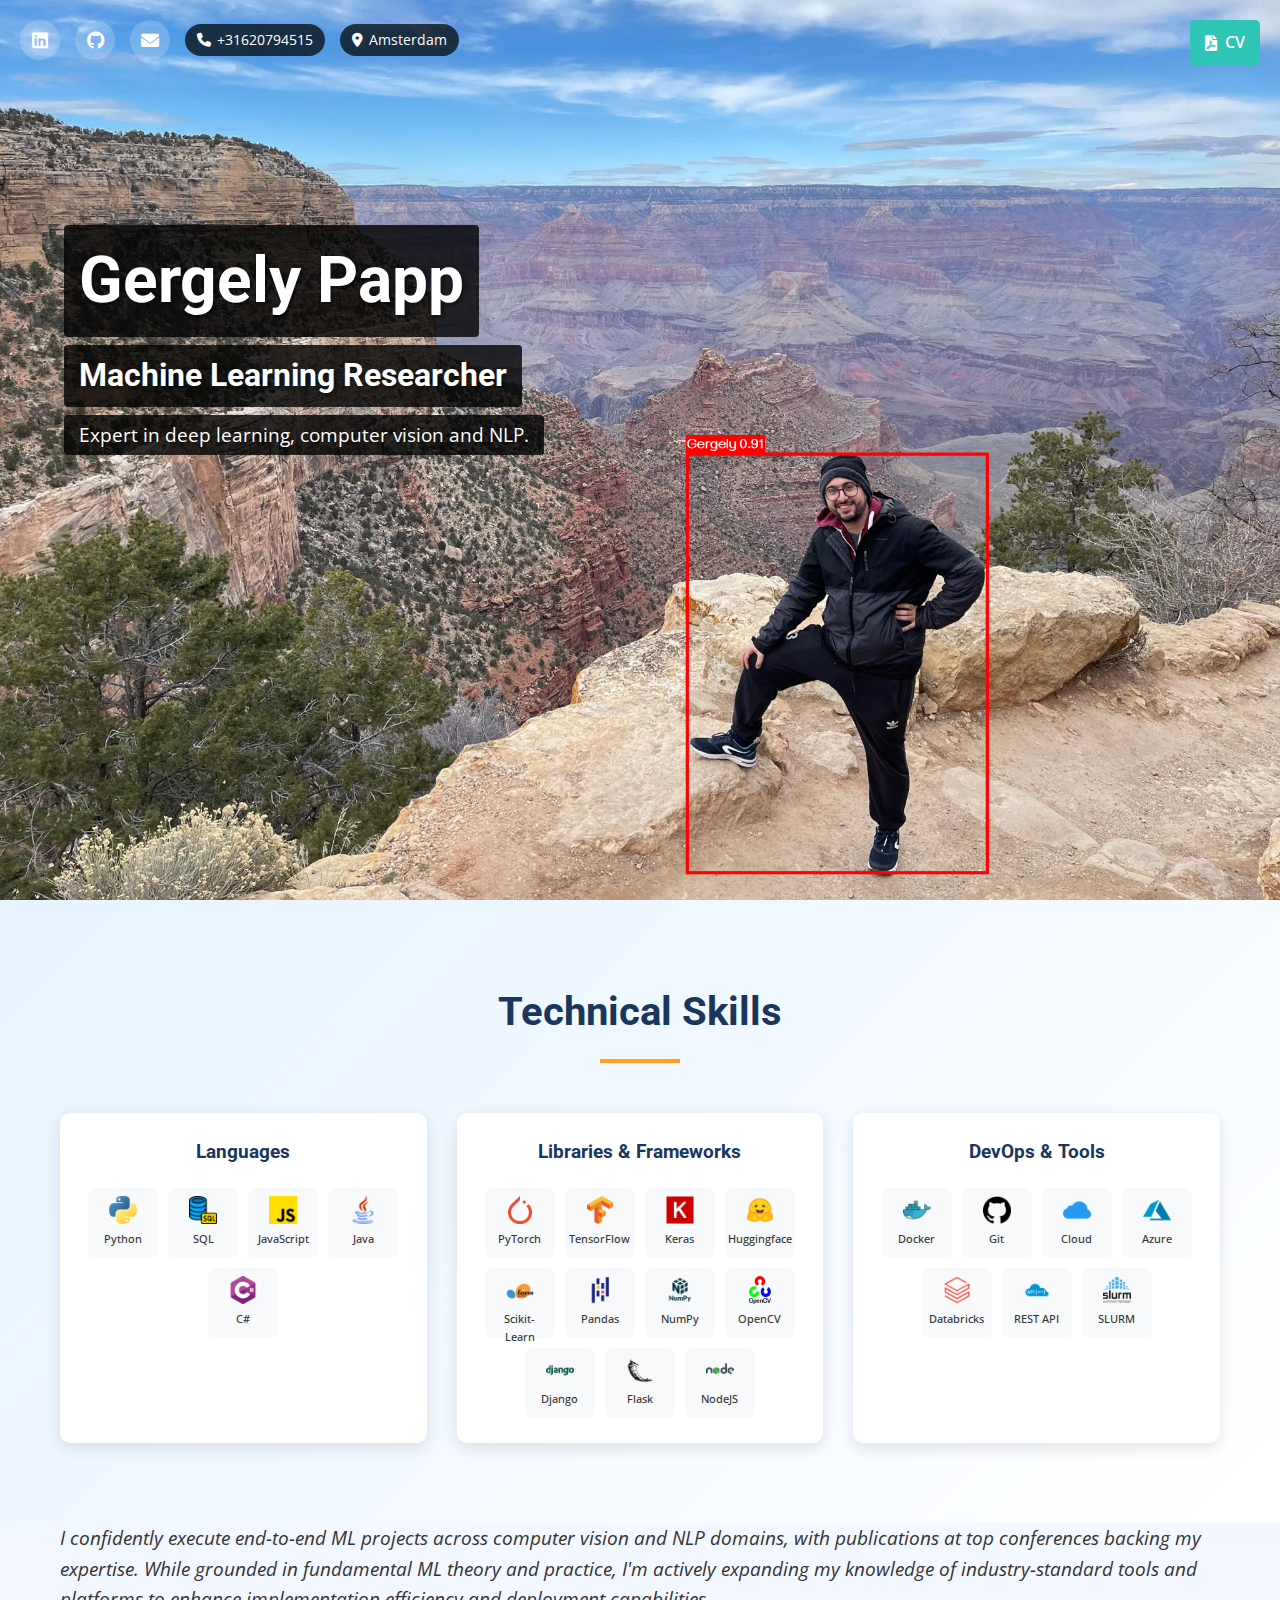
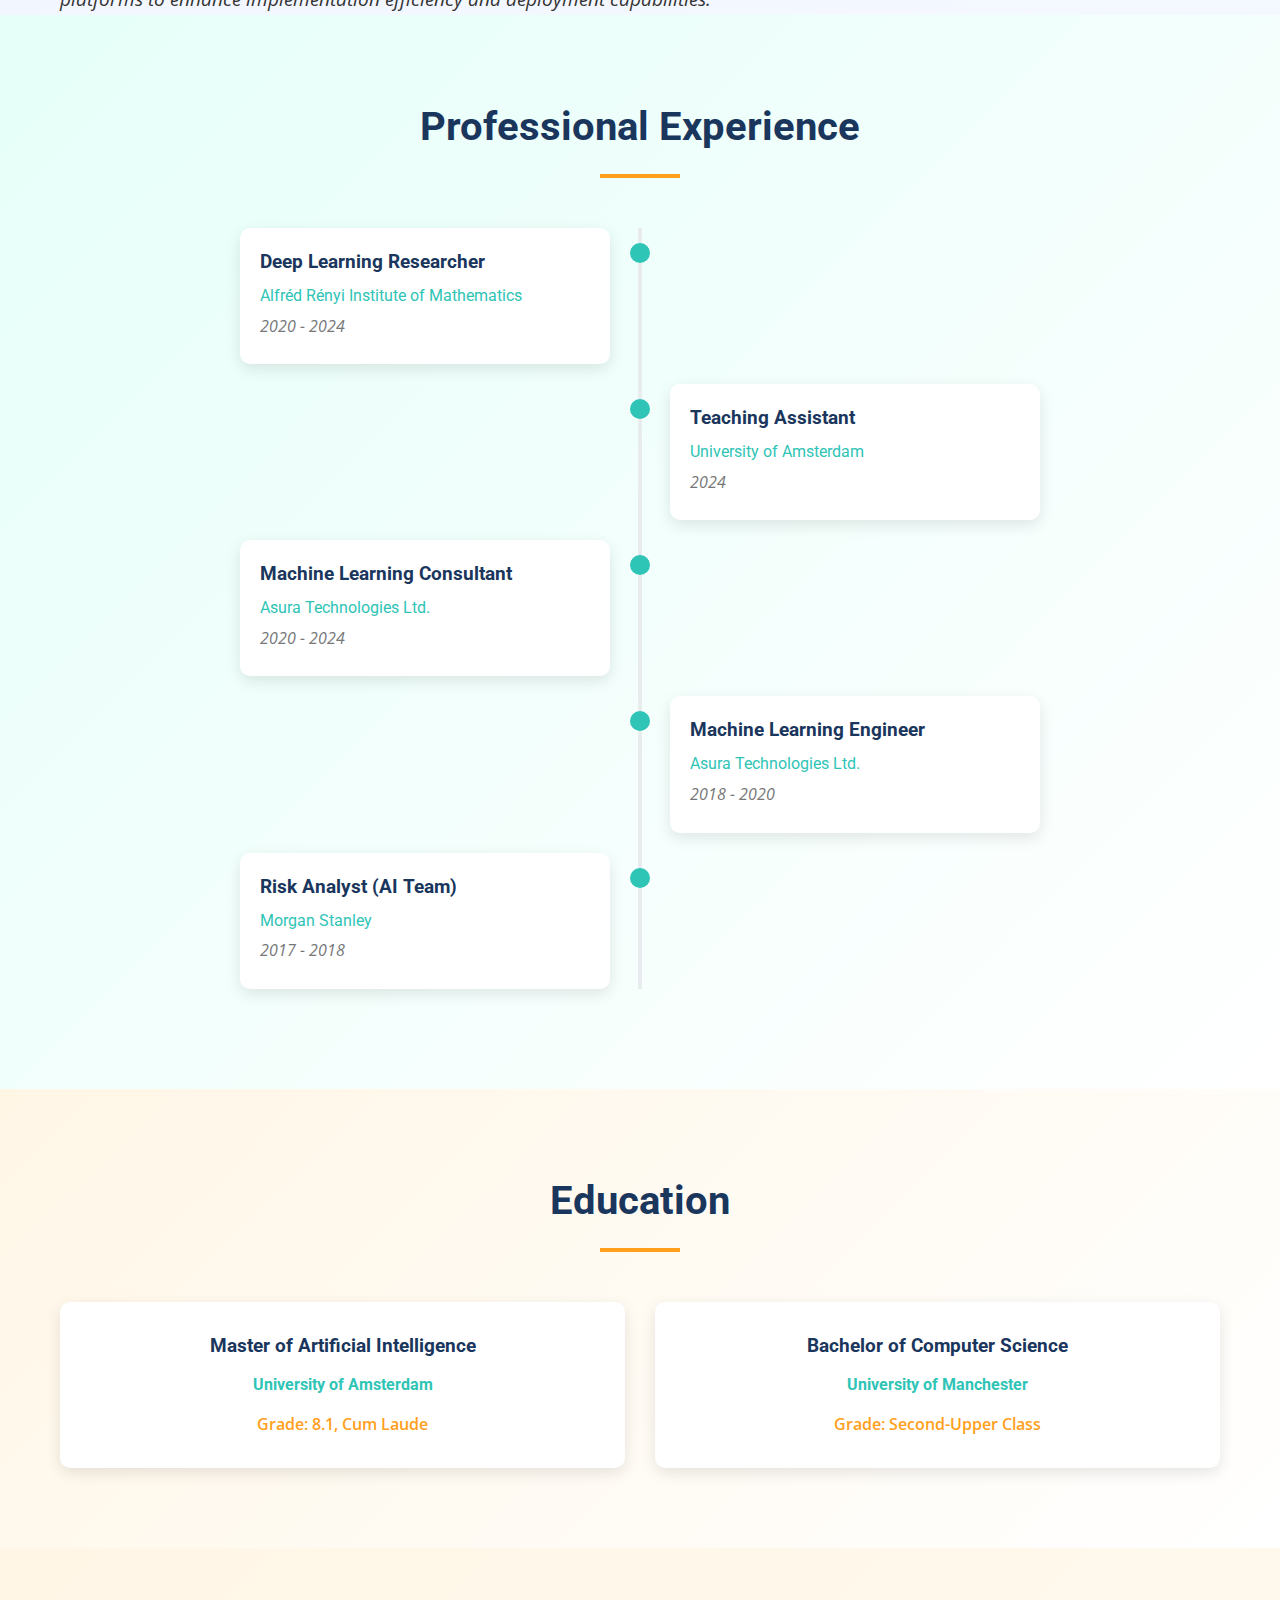
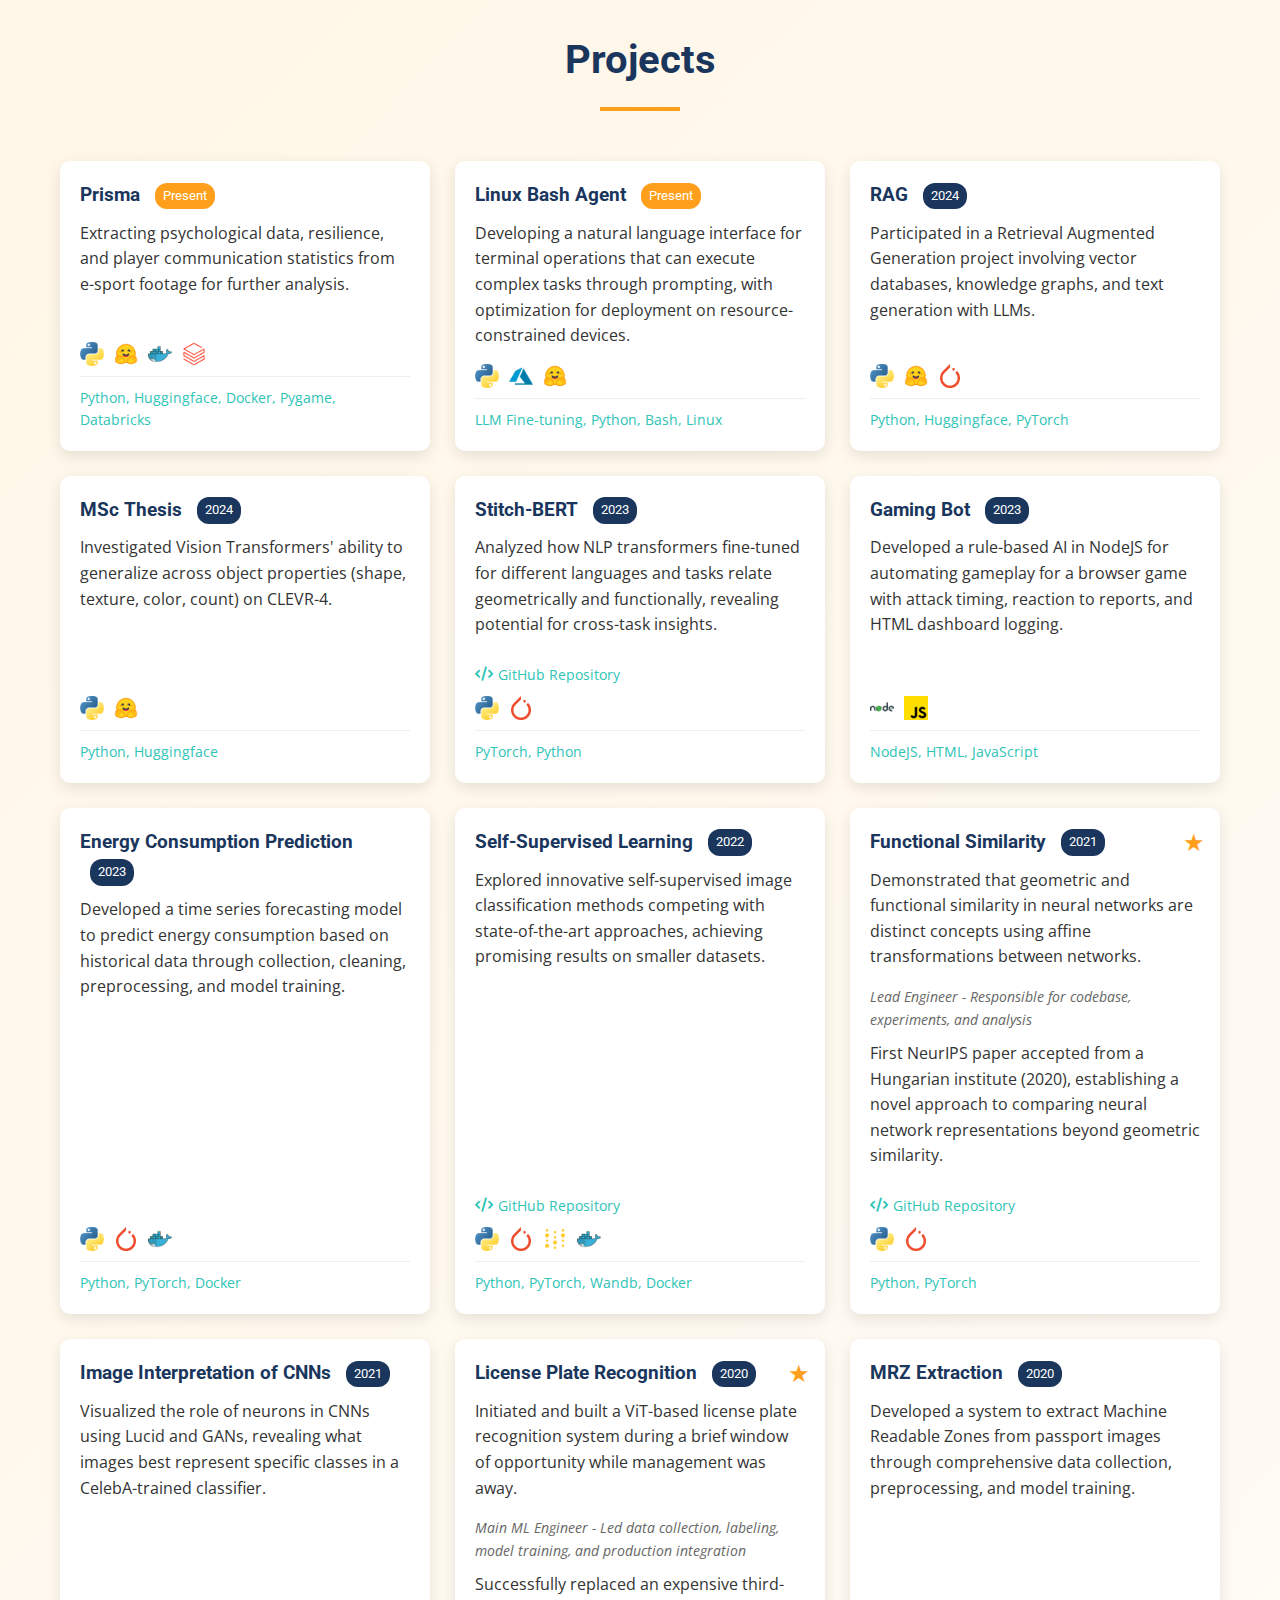
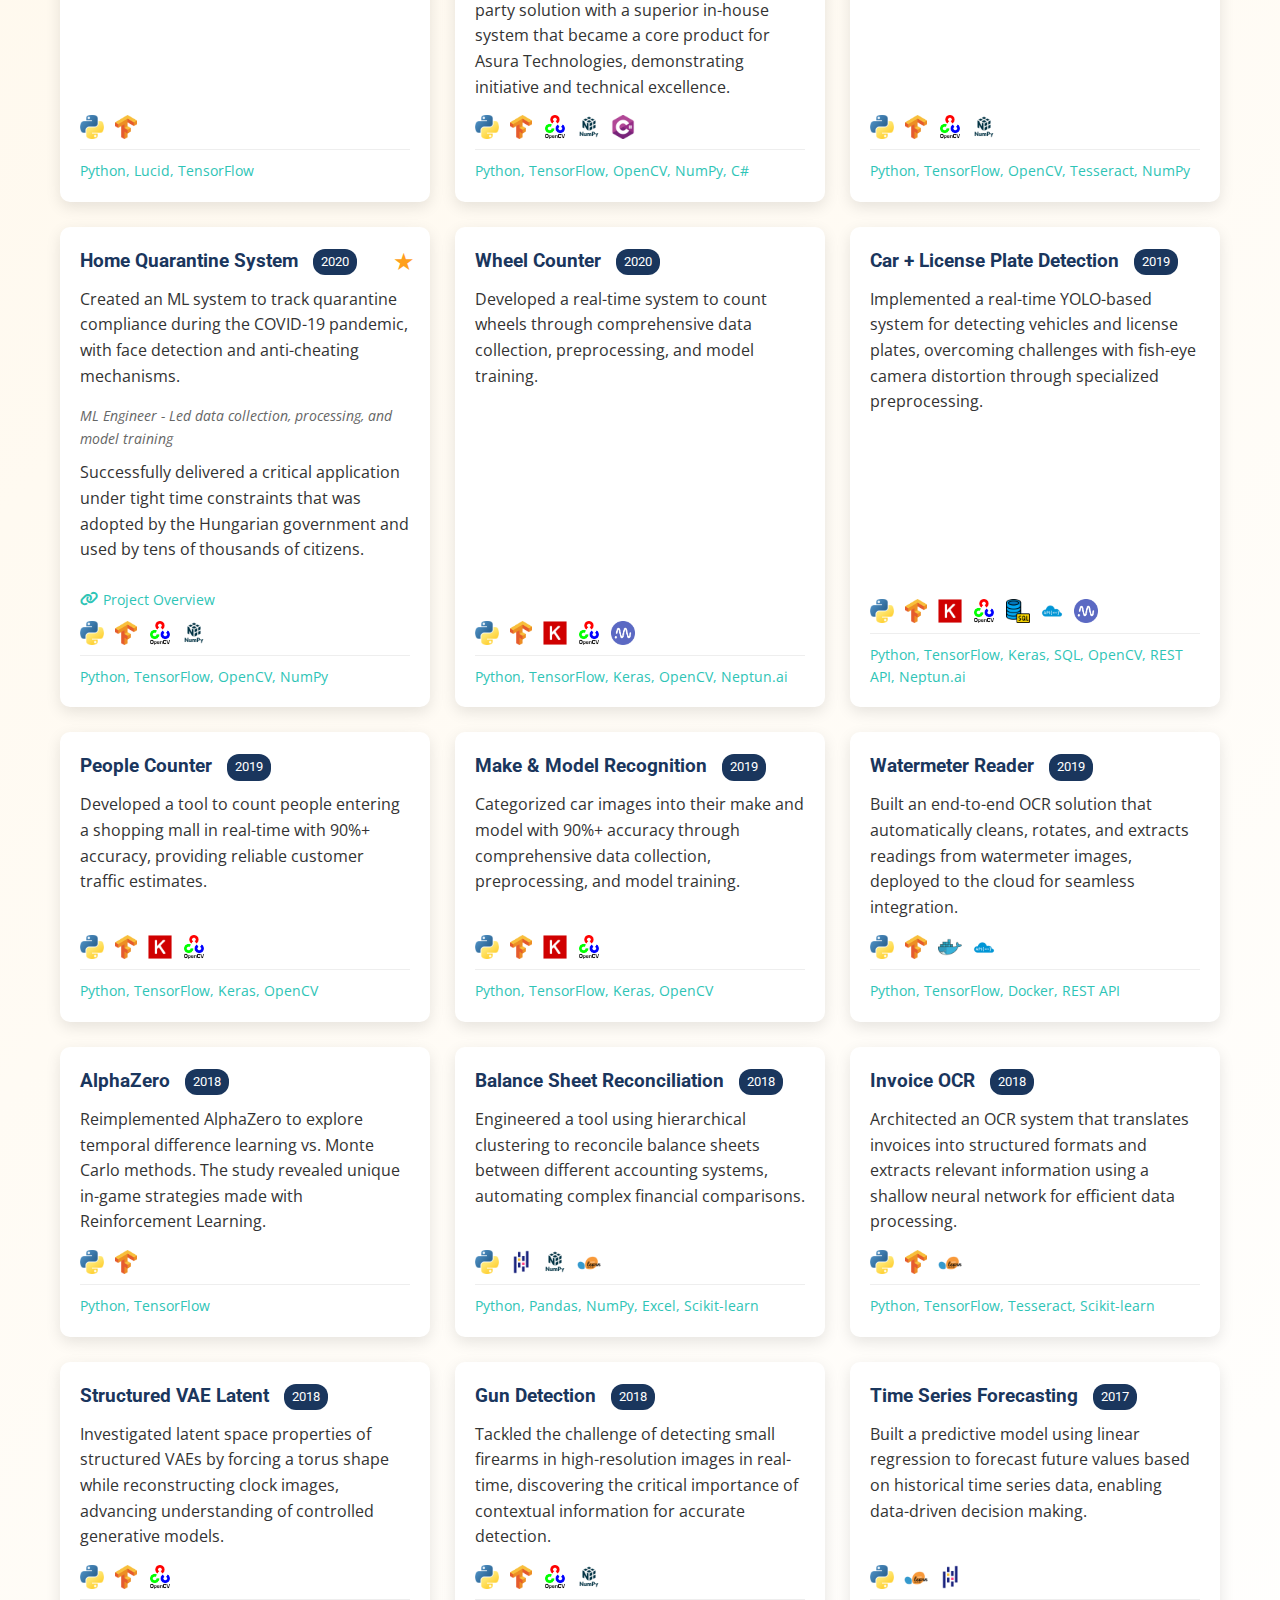
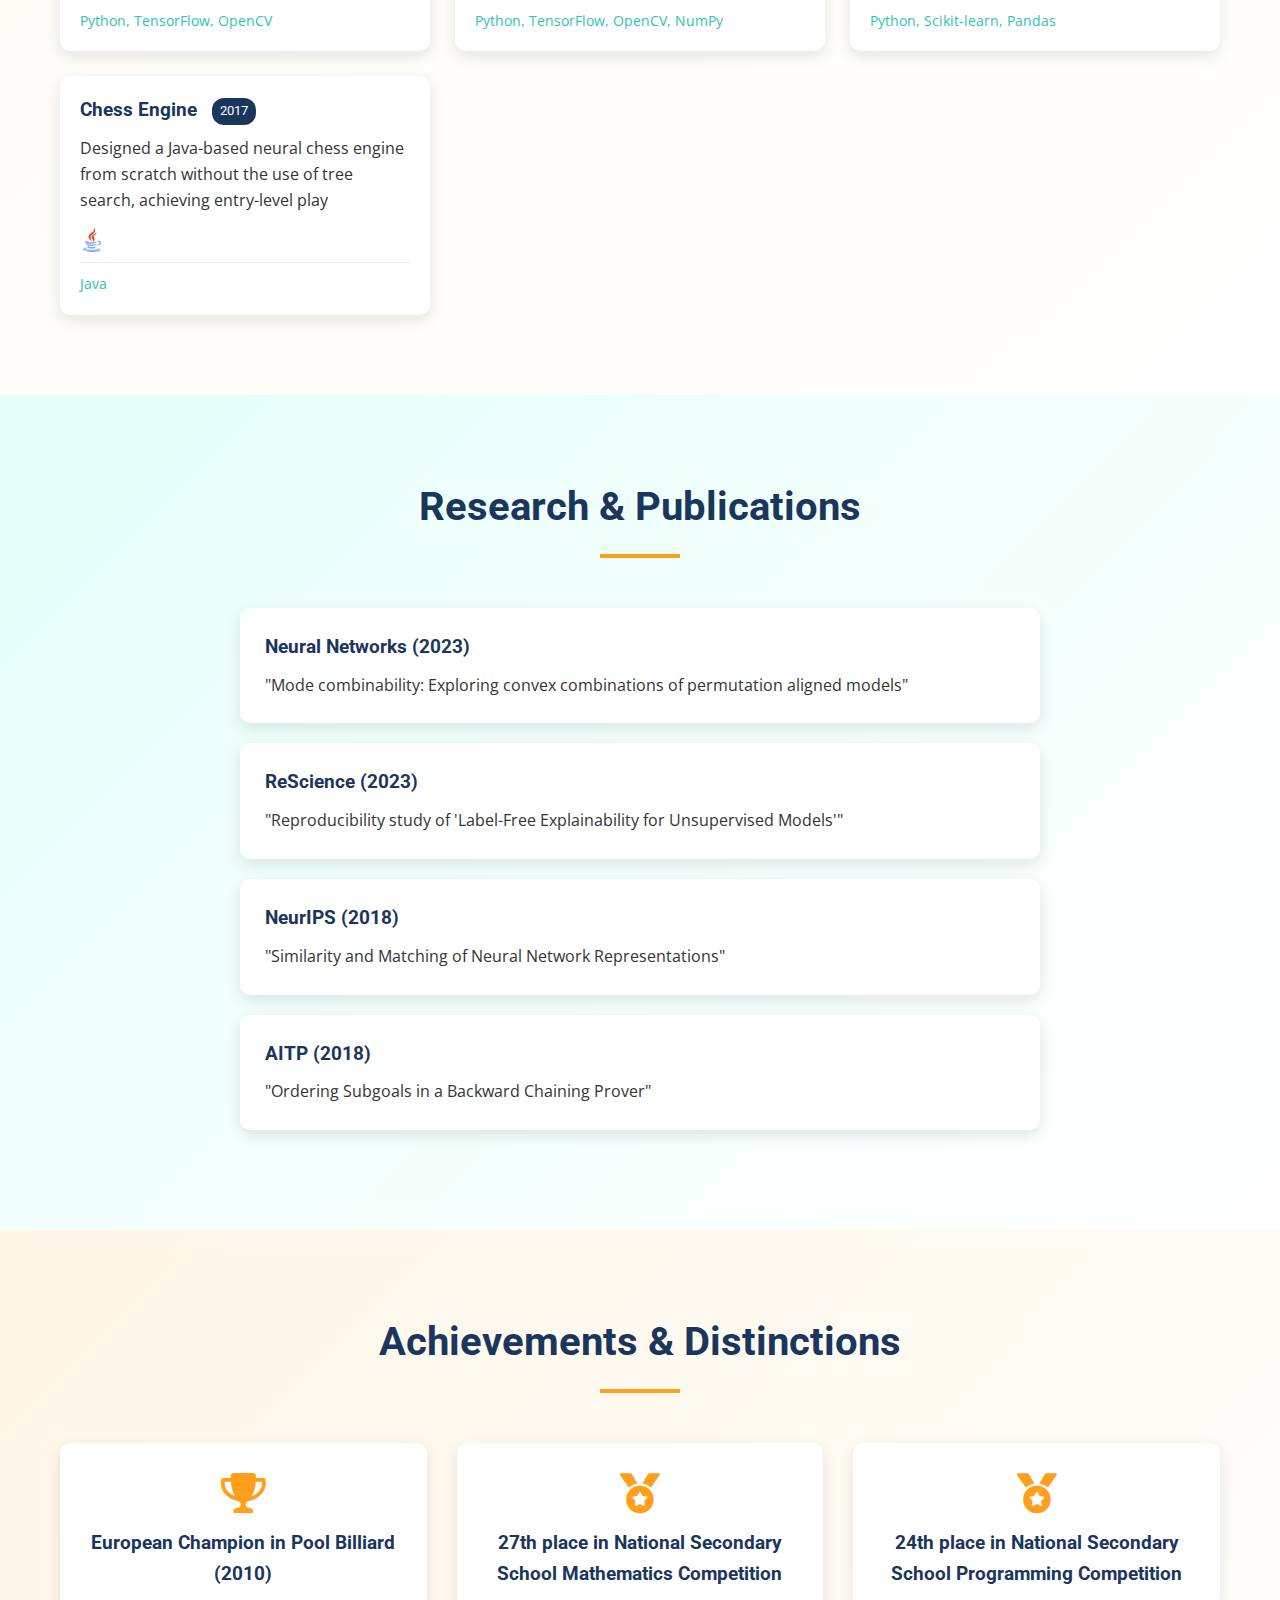
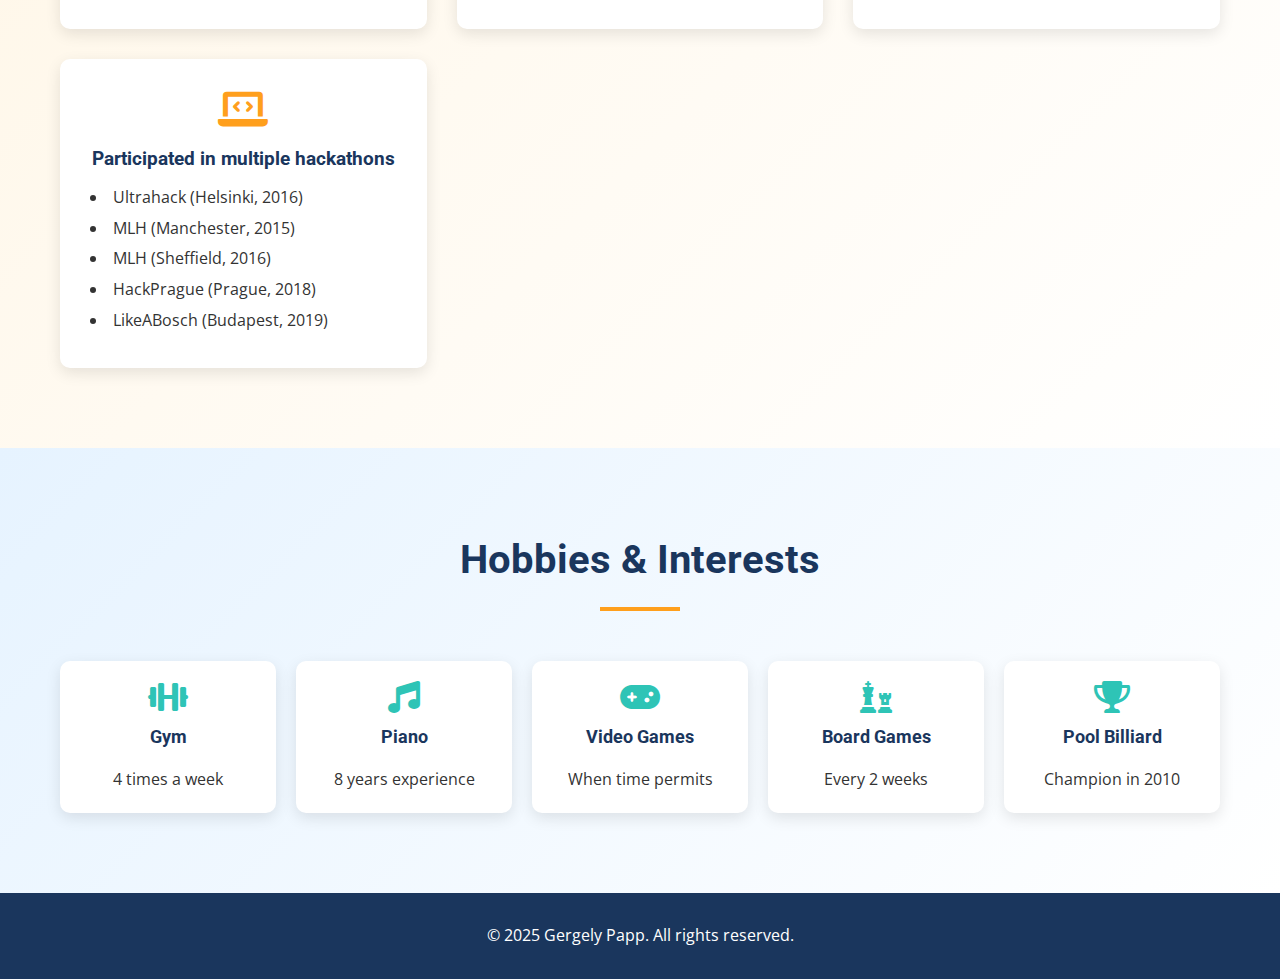
==== commit 9f8877e2: "added smaller projects" ====
--- a/index.html
+++ b/index.html
@@ -517,6 +517,21 @@
                     </div>
                 </div>
                 <!-- 2018 Projects -->
+                <div class="project-card" data-id="alphazero">
+                    <div class="project-info">
+                        <h3>AlphaZero <span class="project-year">2018</span></h3>
+                        <p>Reimplemented AlphaZero to explore temporal diﬀerence
+                            learning vs. Monte Carlo methods. The study revealed unique in-game
+                            strategies made with Reinforcement Learning.</p>
+                        <div class="project-tech-container">
+                            <div class="project-tech-icons">
+                                <img src="images/python.png" alt="Python">
+                                <img src="images/tensorflow.png" alt="TensorFlow">
+                            </div>
+                            <div class="project-tech">Python, TensorFlow</div>
+                        </div>
+                    </div>
+                </div>
                 <div class="project-card" data-id="balance-sheet">
                     <div class="project-info">
                         <h3>Balance Sheet Reconciliation <span class="project-year">2018</span></h3>
@@ -587,6 +602,20 @@
                                 <img src="images/pandas.png" alt="Pandas">
                             </div>
                             <div class="project-tech">Python, Scikit-learn, Pandas</div>
+                        </div>
+                    </div>
+                </div>
+
+                <div class="project-card" data-id="chess">
+                    <div class="project-info">
+                        <h3>Chess Engine <span class="project-year">2017</span></h3>
+                        <p>Designed a Java-based neural chess engine from
+                            scratch without the use of tree search, achieving entry-level play</p>
+                        <div class="project-tech-container">
+                            <div class="project-tech-icons">
+                                <img src="images/java.png" alt="Java">
+                            </div>
+                            <div class="project-tech">Java</div>
                         </div>
                     </div>
                 </div>
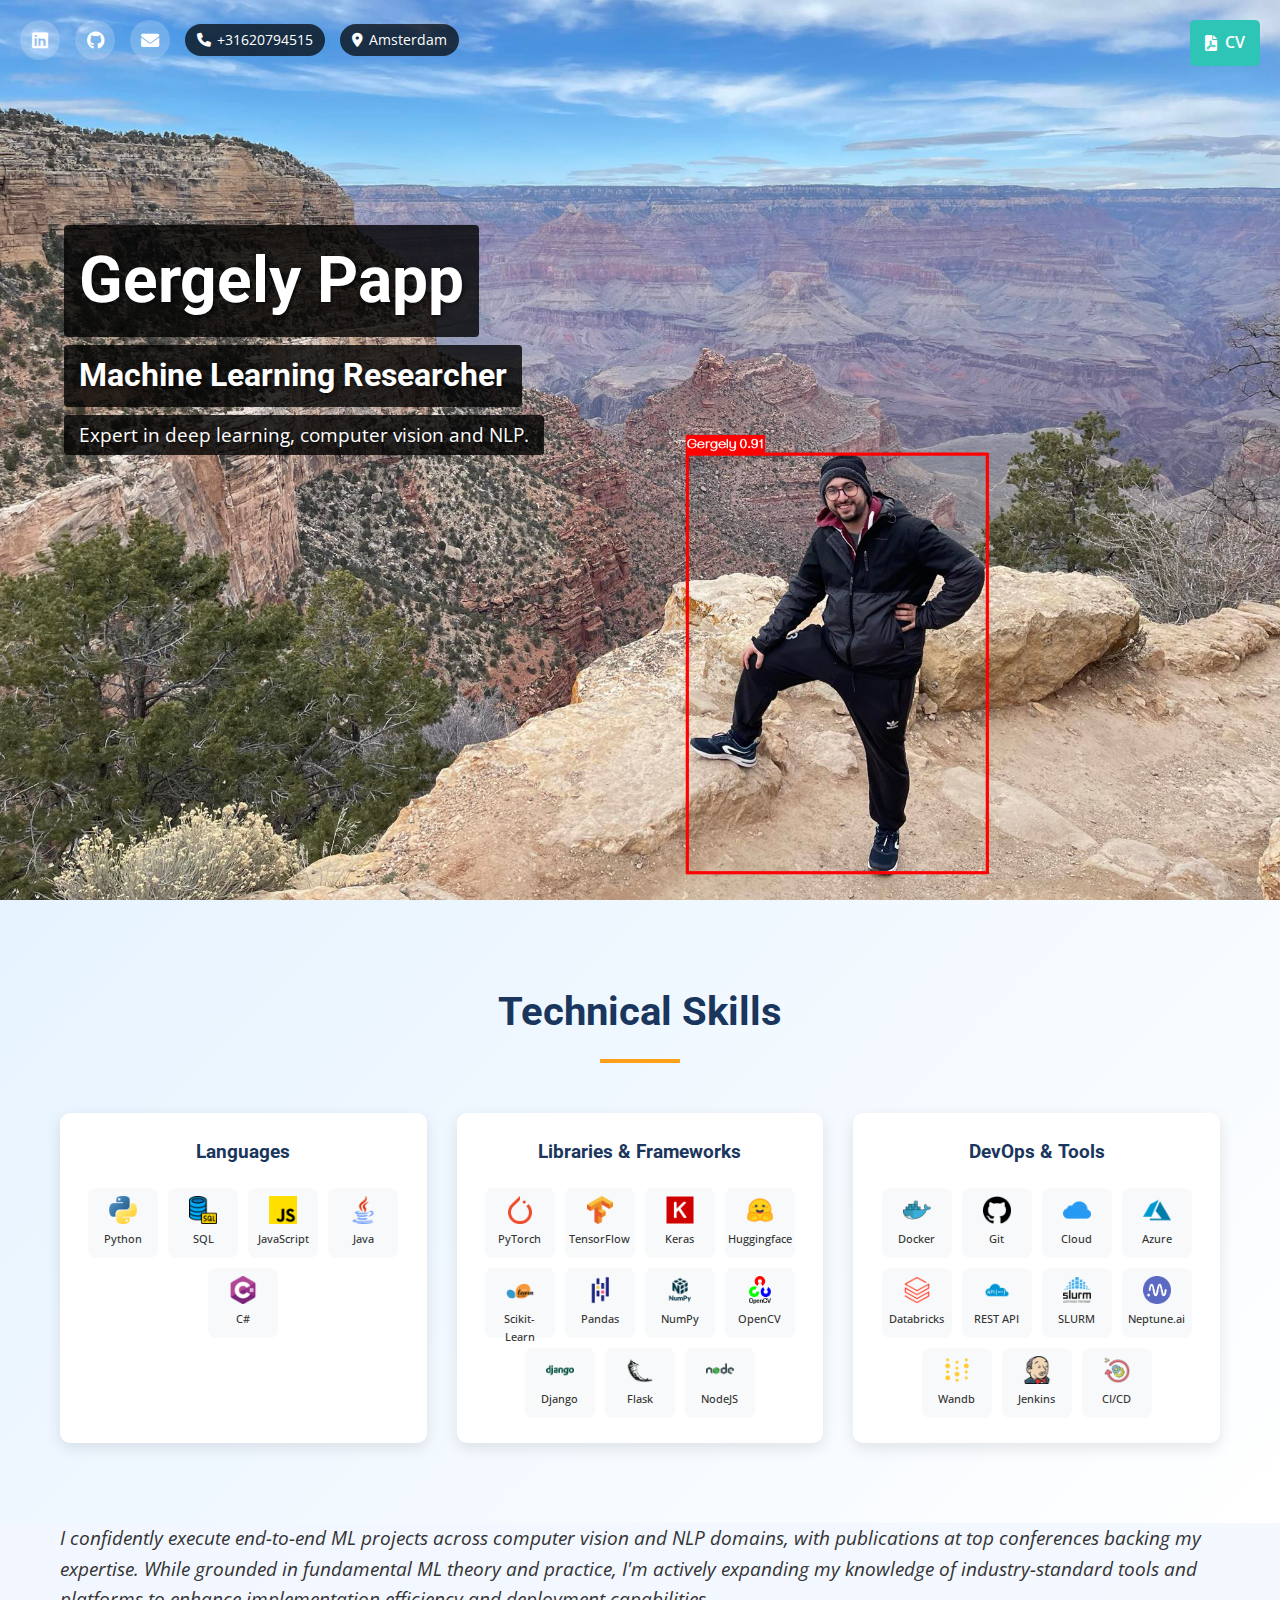
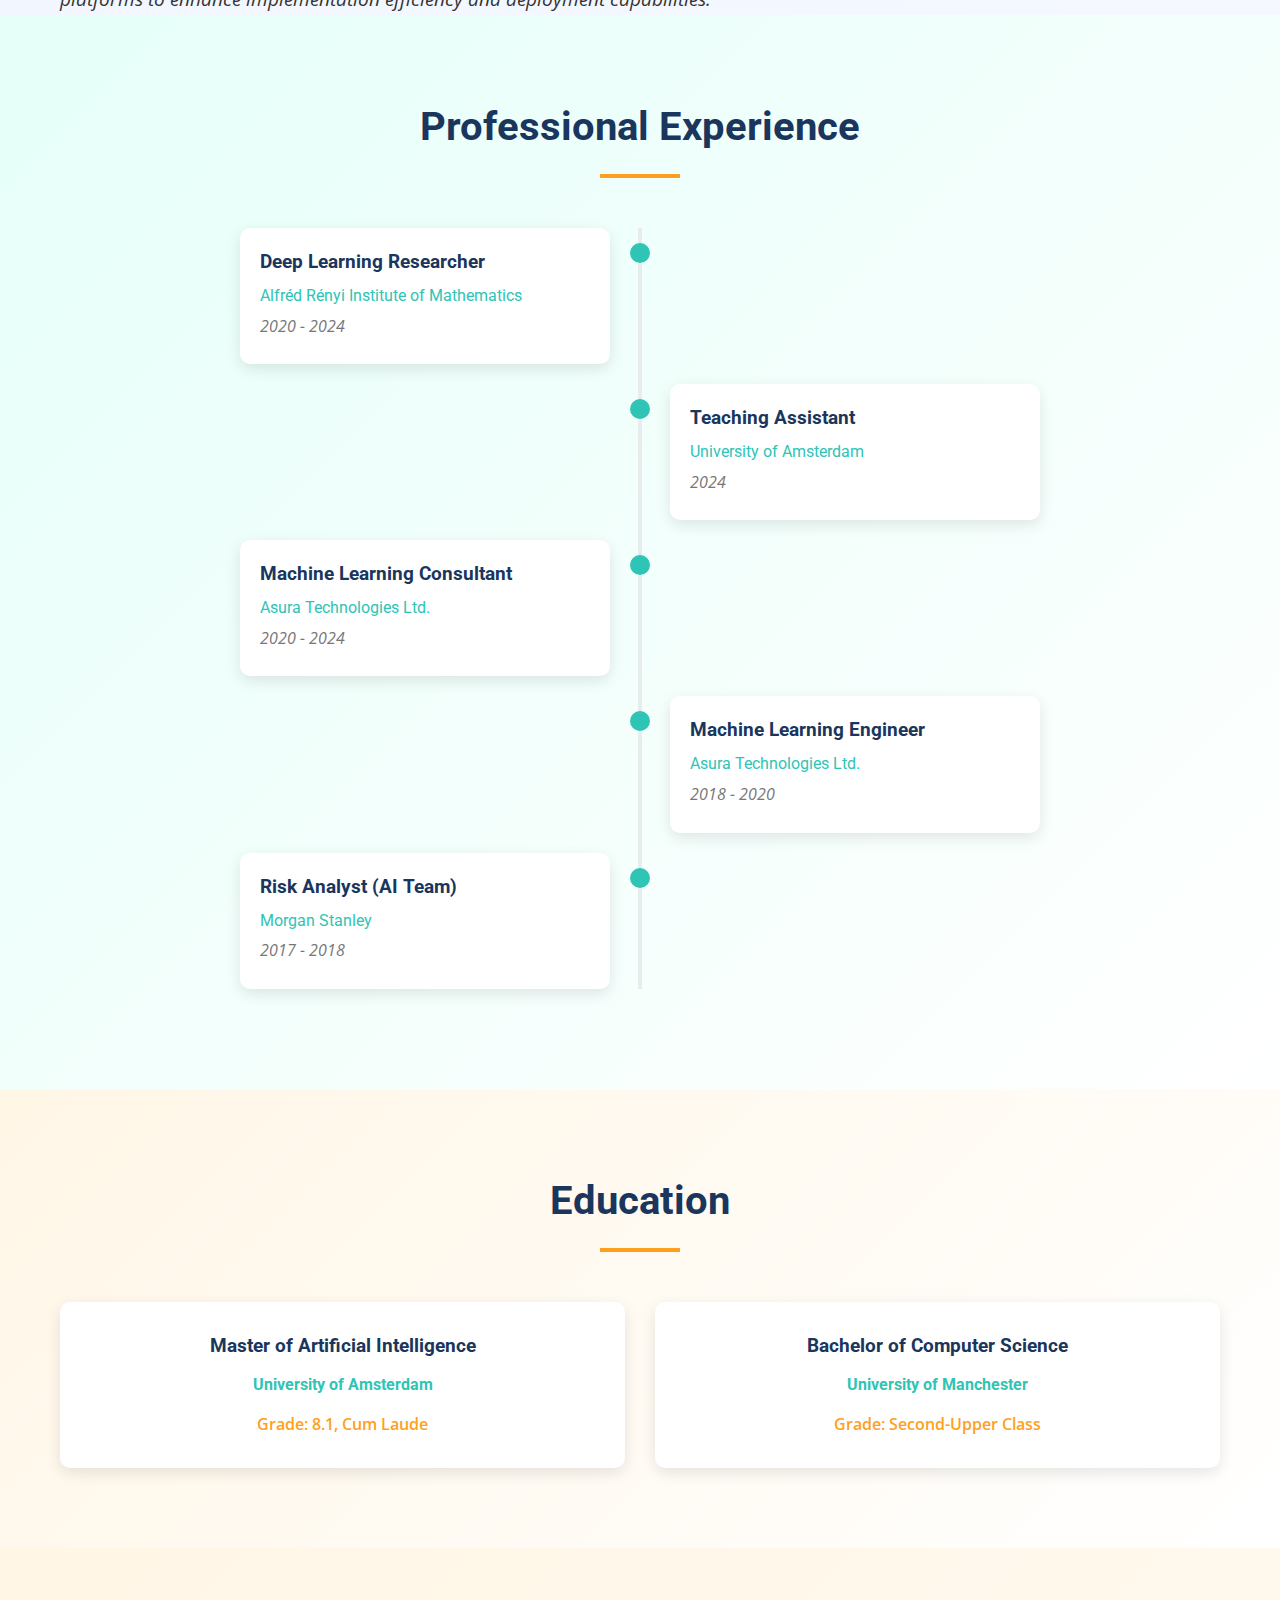
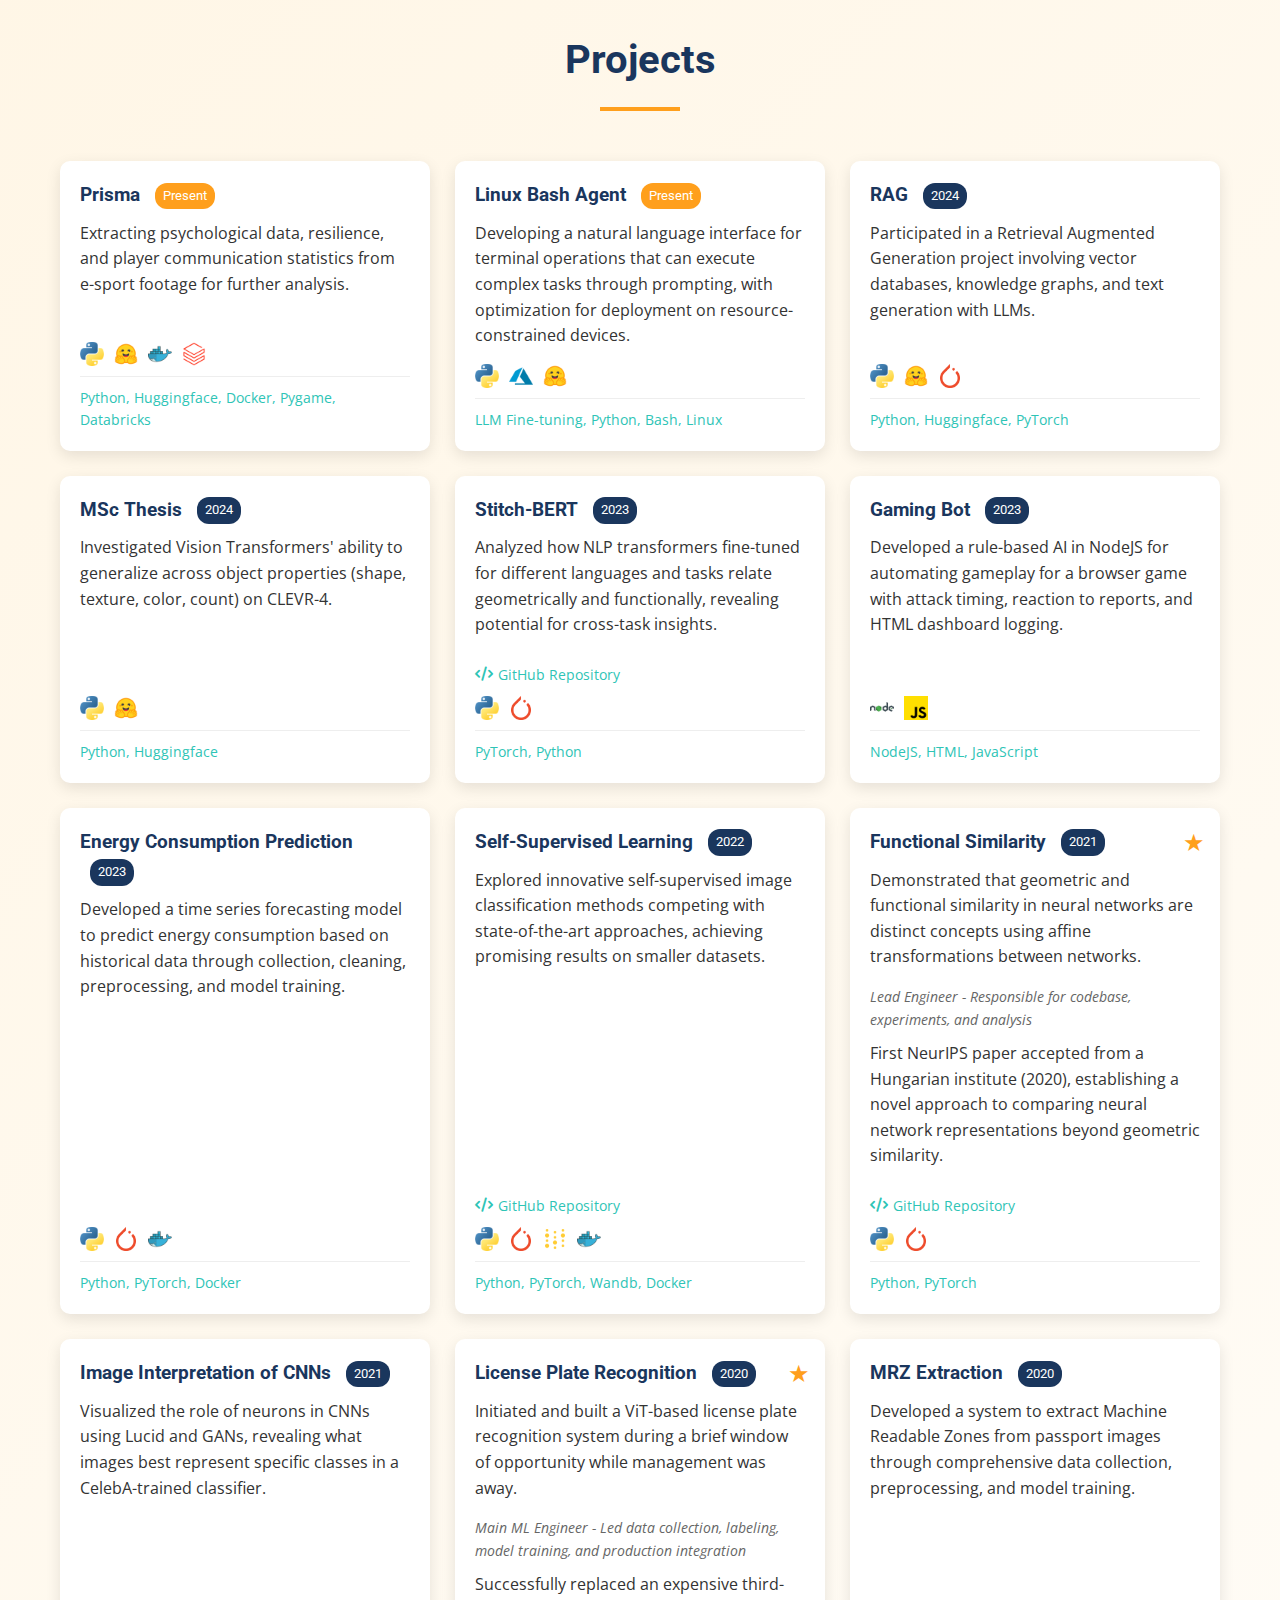
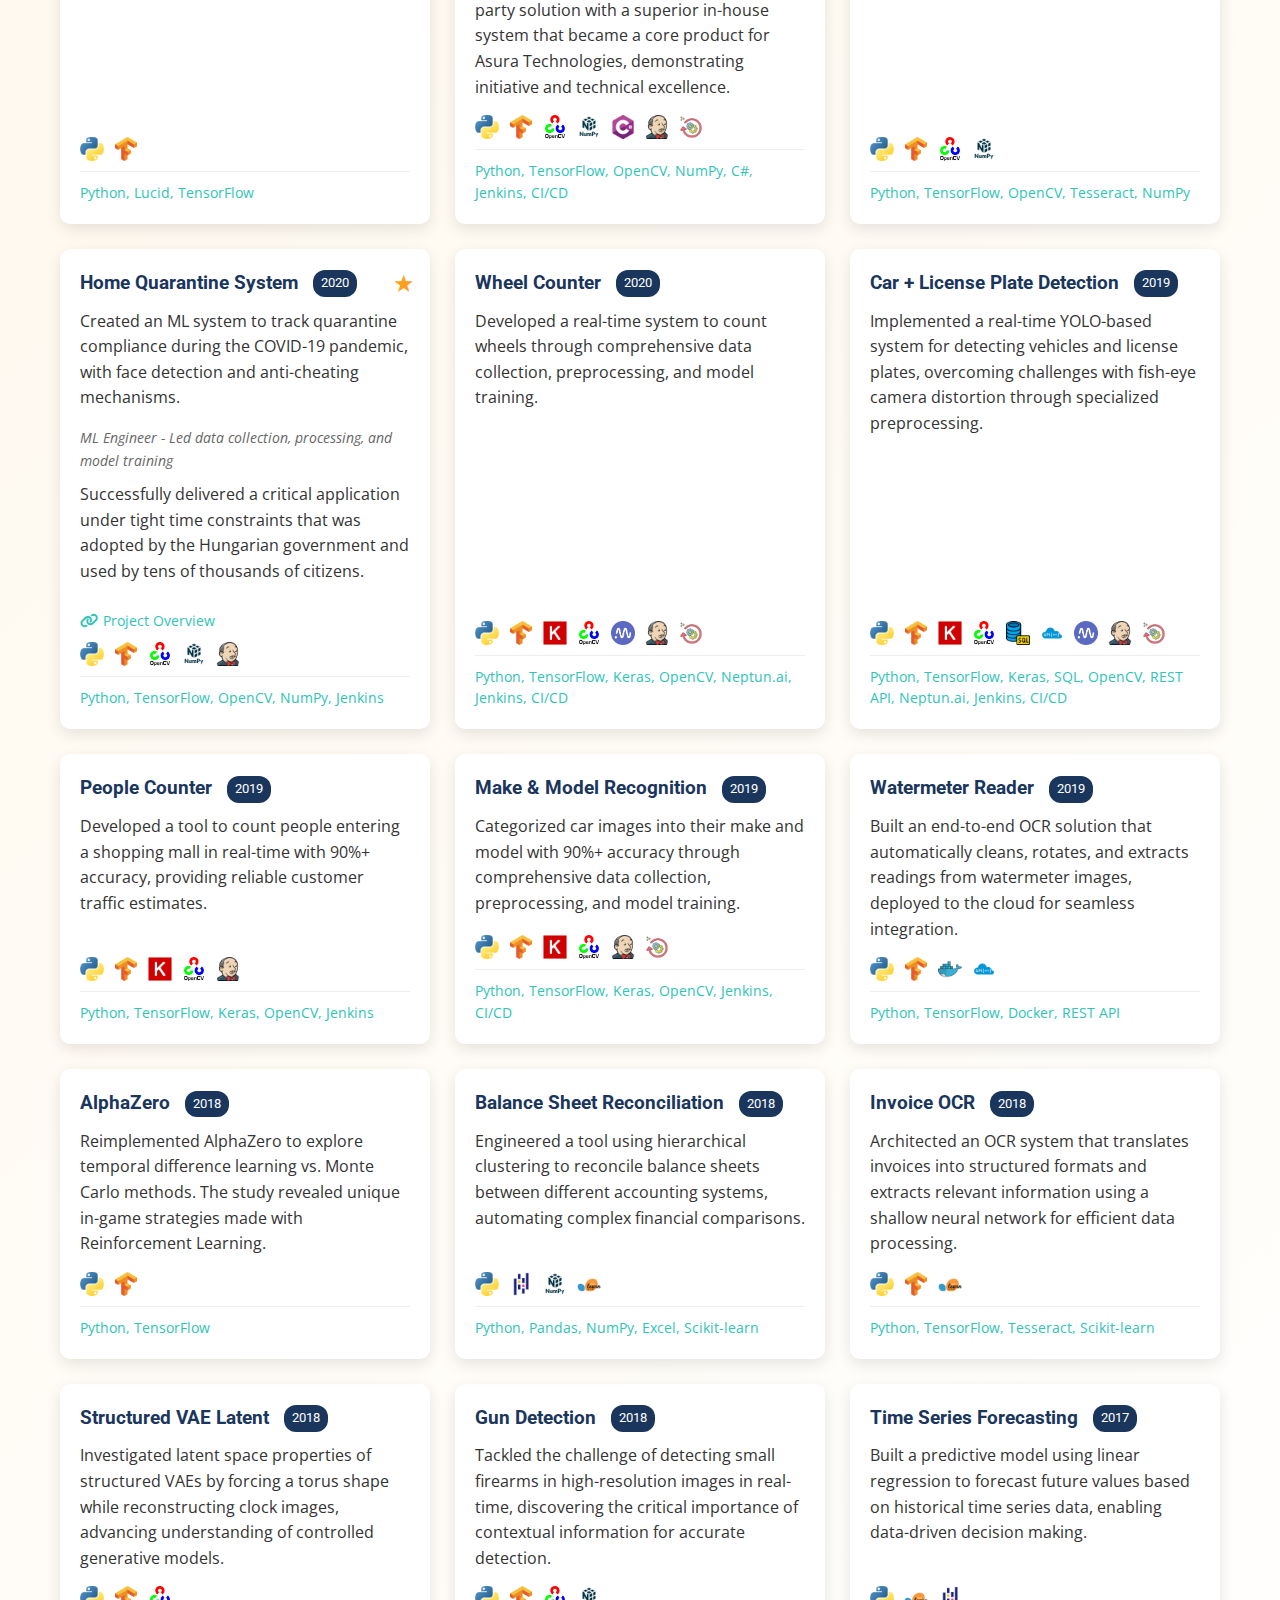
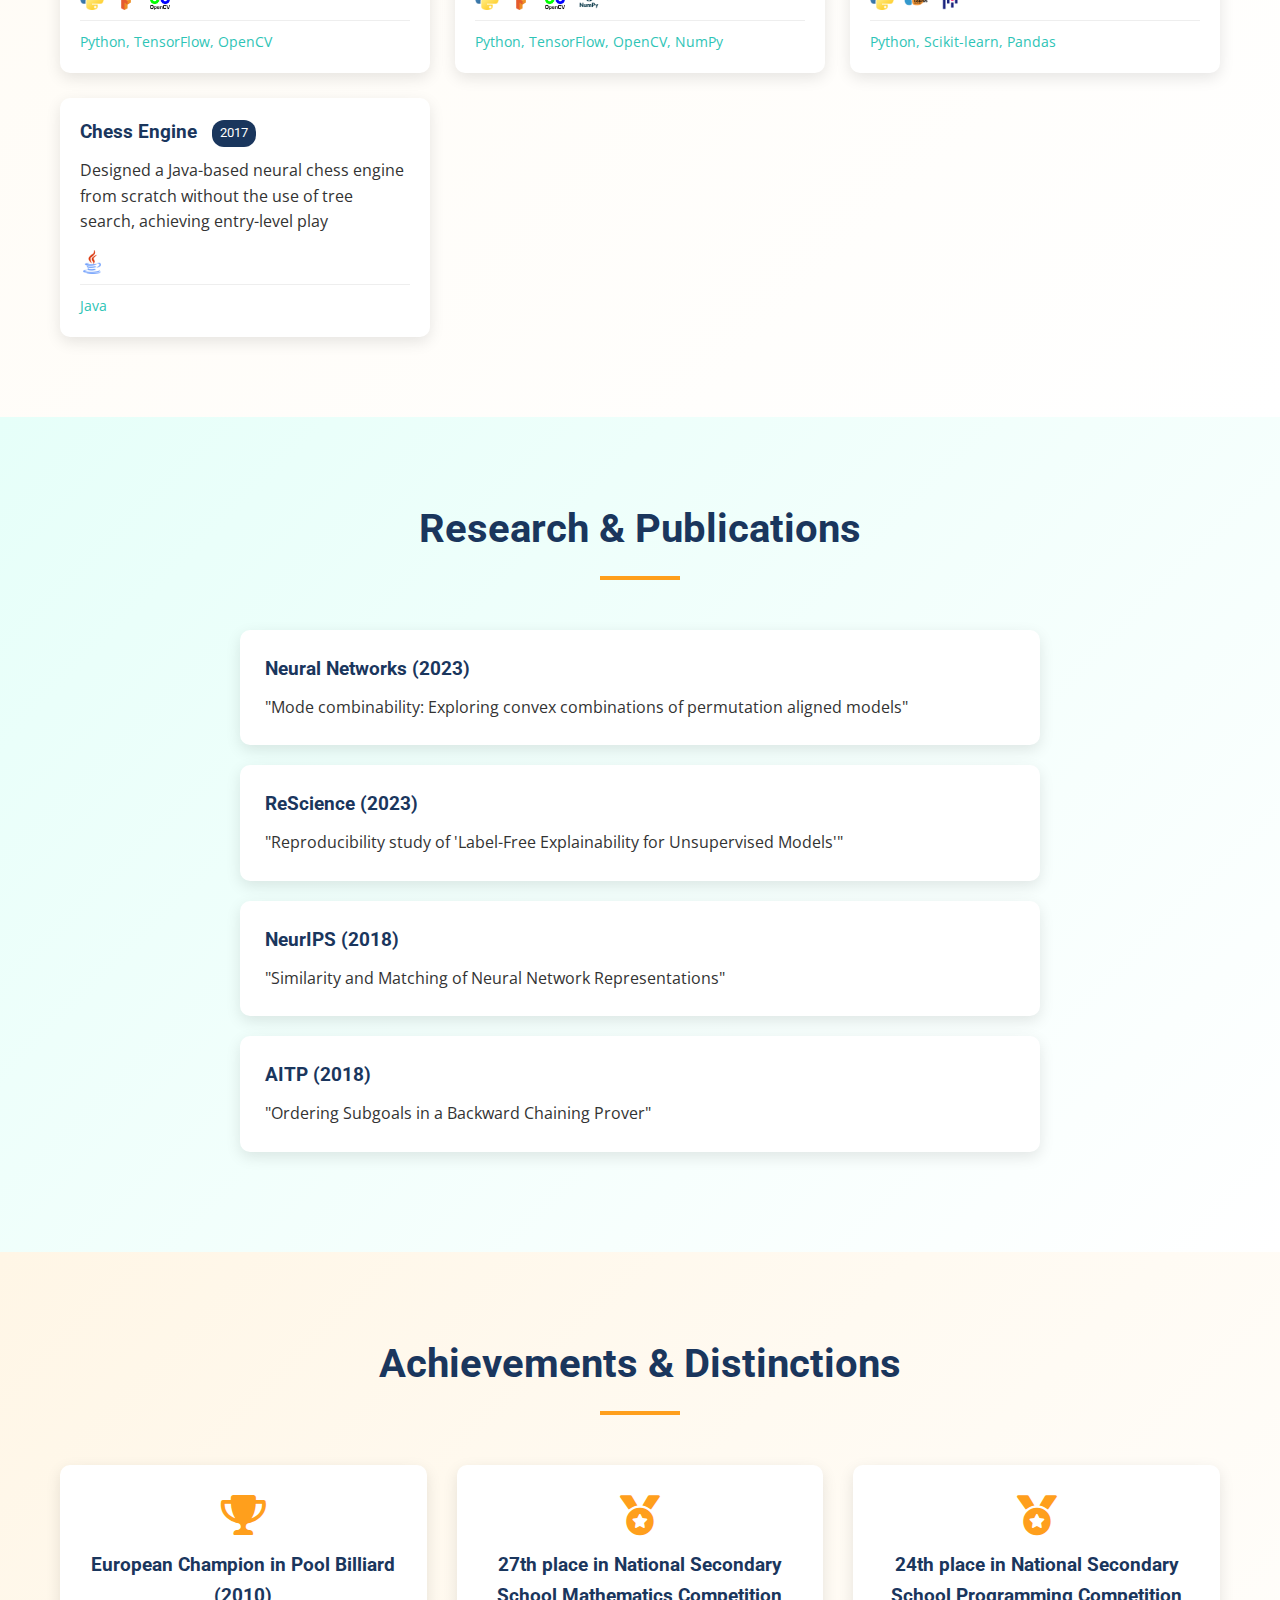
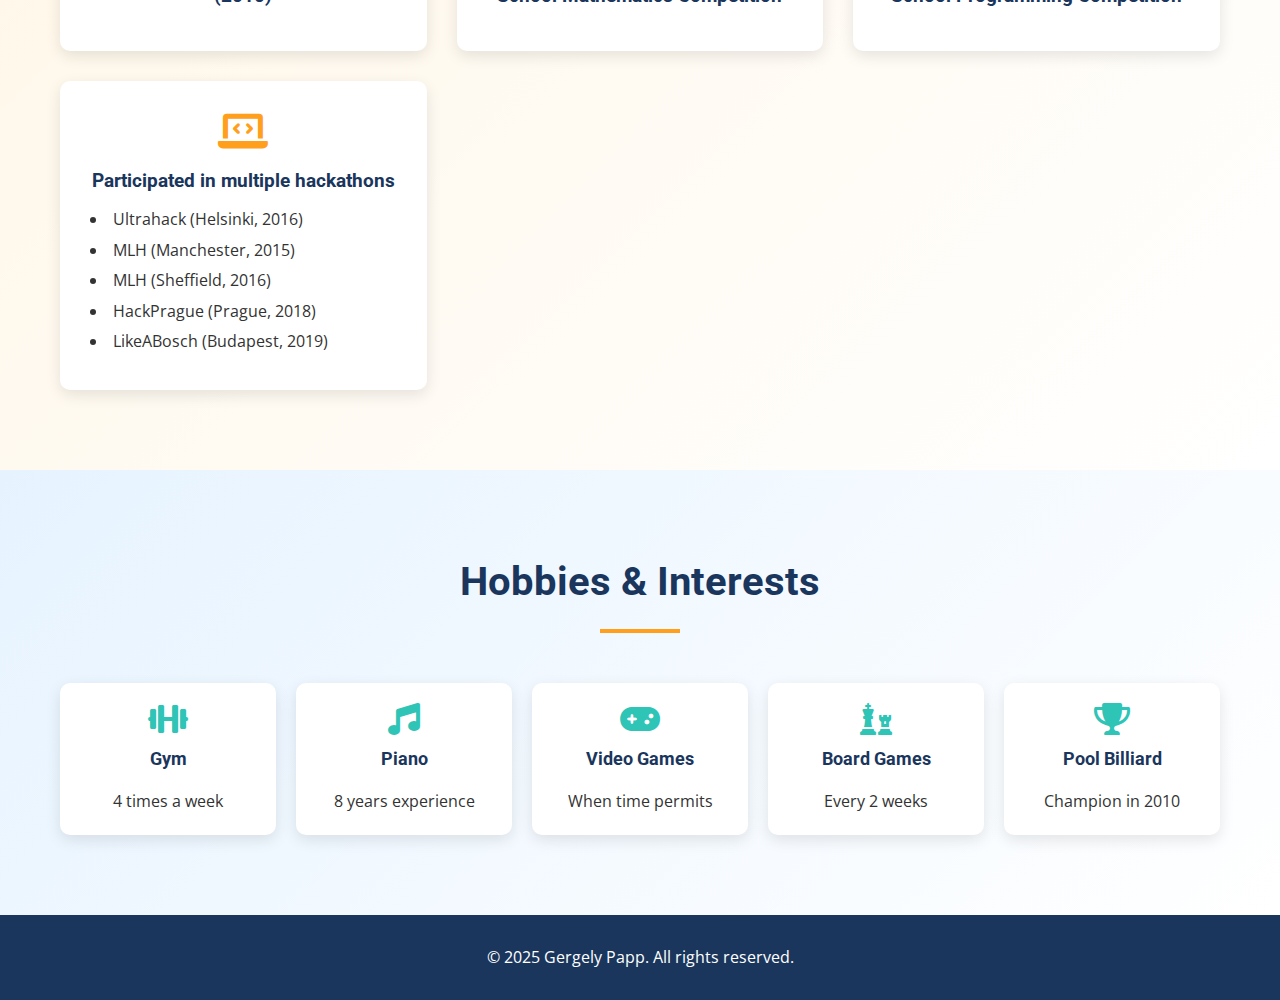
==== commit 73edfc6f: "added jenkins" ====
--- a/index.html
+++ b/index.html
@@ -150,6 +150,22 @@
                             <img src="images/slurm.png" alt="SLURM">
                             <span>SLURM</span>
                         </div>
+                        <div class="skill-icon">
+                            <img src="images/neptuneai.png" alt="Neptune.ai">
+                            <span>Neptune.ai</span>
+                        </div>
+                        <div class="skill-icon">
+                            <img src="images/wandb.png" alt="Wandb">
+                            <span>Wandb</span>
+                        </div>
+                        <div class="skill-icon">
+                            <img src="images/jenkins.png" alt="Jenkins">
+                            <span>Jenkins</span>
+                        </div>
+                        <div class="skill-icon">
+                            <img src="images/cicd.png" alt="CI/CD">
+                            <span>CI/CD</span>
+                        </div>
                     </div>
                 </div>
             </div>
@@ -396,8 +412,10 @@
                                 <img src="images/opencv.png" alt="OpenCV">
                                 <img src="images/numpy.png" alt="NumPy">
                                 <img src="images/c-sharp.png" alt="C#">
-                            </div>
-                            <div class="project-tech">Python, TensorFlow, OpenCV, NumPy, C#</div>
+                                <img src="images/jenkins.png" alt="Jenkins">
+                                <img src="images/cicd.png" alt="CI/CD">
+                            </div>
+                            <div class="project-tech">Python, TensorFlow, OpenCV, NumPy, C#, Jenkins, CI/CD</div>
                         </div>
                     </div>
                 </div>
@@ -431,8 +449,9 @@
                                 <img src="images/tensorflow.png" alt="TensorFlow">
                                 <img src="images/opencv.png" alt="OpenCV">
                                 <img src="images/numpy.png" alt="NumPy">
-                            </div>
-                            <div class="project-tech">Python, TensorFlow, OpenCV, NumPy</div>
+                                <img src="images/jenkins.png" alt="Jenkins">
+                            </div>
+                            <div class="project-tech">Python, TensorFlow, OpenCV, NumPy, Jenkins</div>
                         </div>
                     </div>
                 </div>
@@ -447,8 +466,10 @@
                                 <img src="images/keras.png" alt="Keras">
                                 <img src="images/opencv.png" alt="OpenCV">
                                 <img src="images/neptuneai.png" alt="Neptun.ai">
-                            </div>
-                            <div class="project-tech">Python, TensorFlow, Keras, OpenCV, Neptun.ai</div>
+                                <img src="images/jenkins.png" alt="Jenkins">
+                                <img src="images/cicd.png" alt="CI/CD">
+                            </div>
+                            <div class="project-tech">Python, TensorFlow, Keras, OpenCV, Neptun.ai, Jenkins, CI/CD</div>
                         </div>
                     </div>
                 </div>
@@ -466,8 +487,10 @@
                                 <img src="images/sql.png" alt="SQL">
                                 <img src="images/rest-api.png" alt="REST API">
                                 <img src="images/neptuneai.png" alt="Neptun.ai">
-                            </div>
-                            <div class="project-tech">Python, TensorFlow, Keras, SQL, OpenCV, REST API, Neptun.ai</div>
+                                <img src="images/jenkins.png" alt="Jenkins">
+                                <img src="images/cicd.png" alt="CI/CD">
+                            </div>
+                            <div class="project-tech">Python, TensorFlow, Keras, SQL, OpenCV, REST API, Neptun.ai, Jenkins, CI/CD</div>
                         </div>
                     </div>
                 </div>
@@ -481,8 +504,9 @@
                                 <img src="images/tensorflow.png" alt="TensorFlow">
                                 <img src="images/keras.png" alt="Keras">
                                 <img src="images/opencv.png" alt="OpenCV">
-                            </div>
-                            <div class="project-tech">Python, TensorFlow, Keras, OpenCV</div>
+                                <img src="images/jenkins.png" alt="Jenkins">
+                            </div>
+                            <div class="project-tech">Python, TensorFlow, Keras, OpenCV, Jenkins</div>
                         </div>
                     </div>
                 </div>
@@ -496,8 +520,10 @@
                                 <img src="images/tensorflow.png" alt="TensorFlow">
                                 <img src="images/keras.png" alt="Keras">
                                 <img src="images/opencv.png" alt="OpenCV">
-                            </div>
-                            <div class="project-tech">Python, TensorFlow, Keras, OpenCV</div>
+                                <img src="images/jenkins.png" alt="Jenkins">
+                                <img src="images/cicd.png" alt="CI/CD">
+                            </div>
+                            <div class="project-tech">Python, TensorFlow, Keras, OpenCV, Jenkins, CI/CD</div>
                         </div>
                     </div>
                 </div>
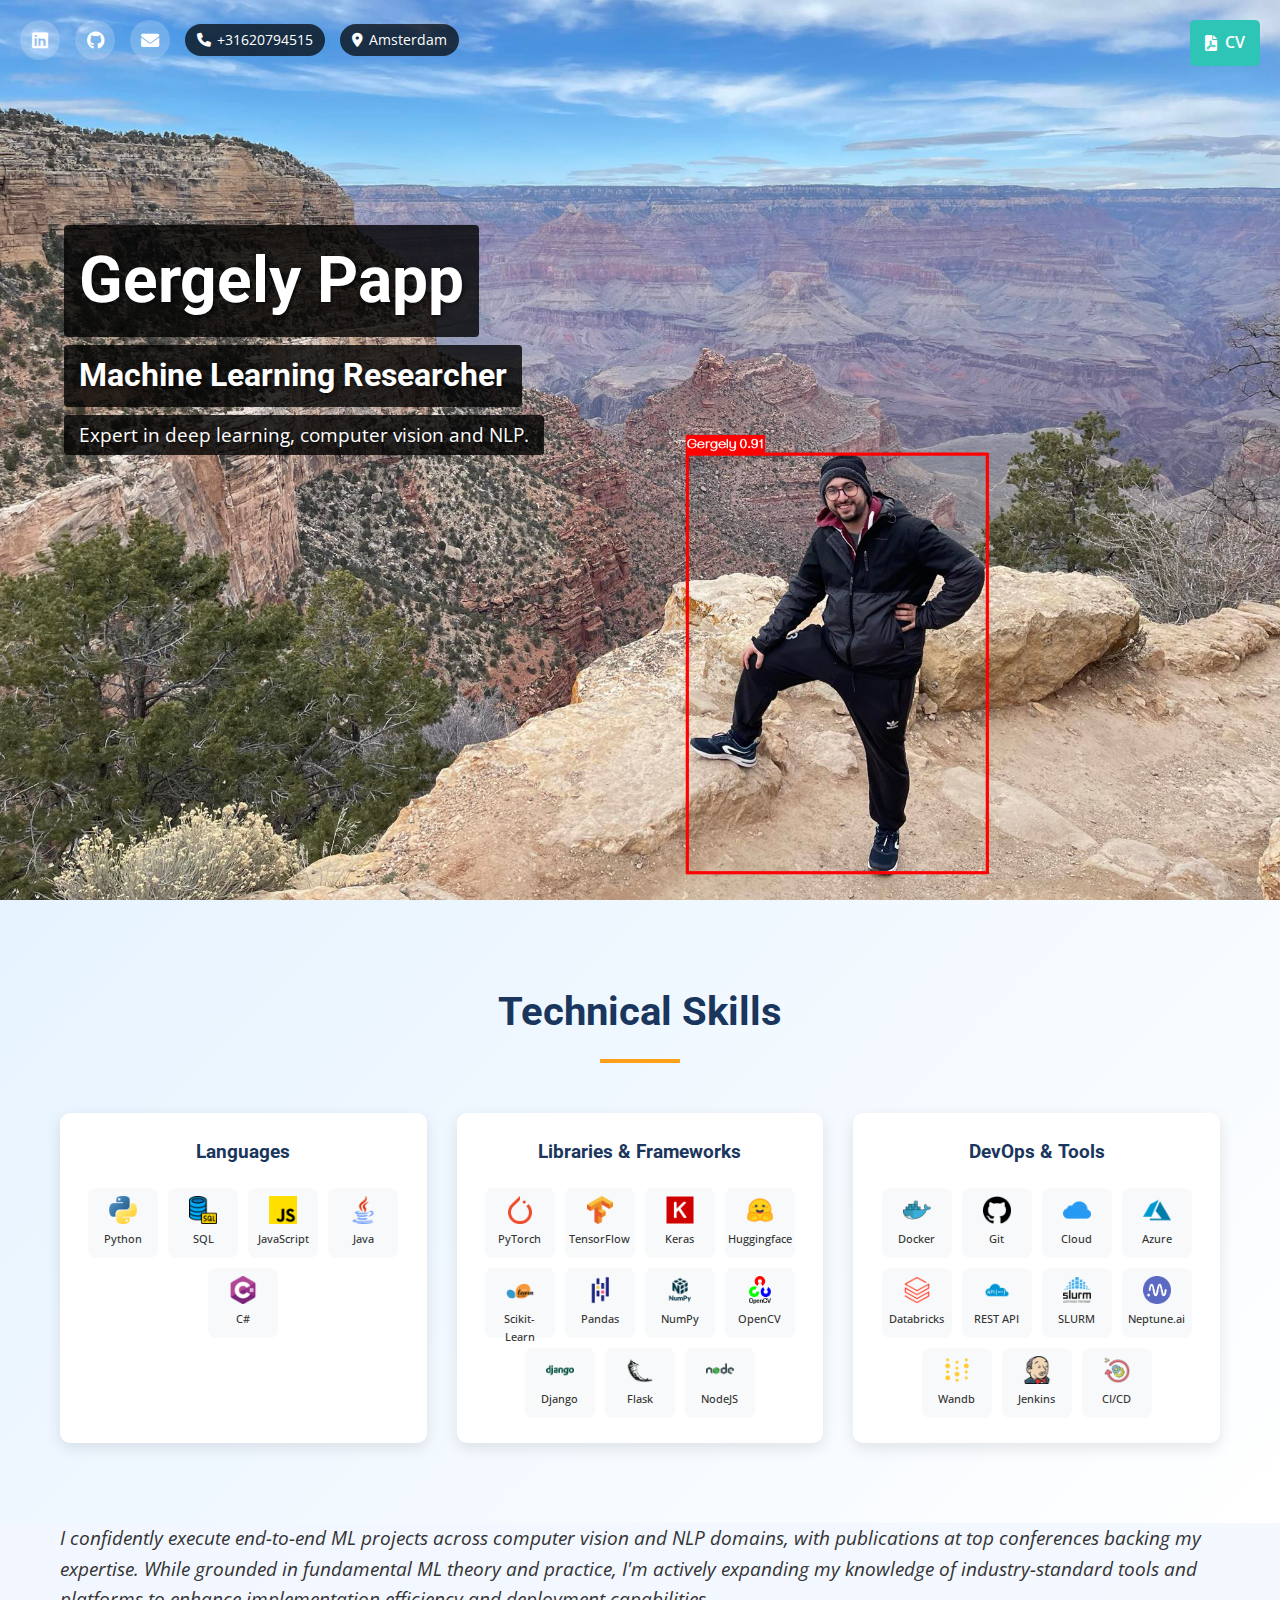
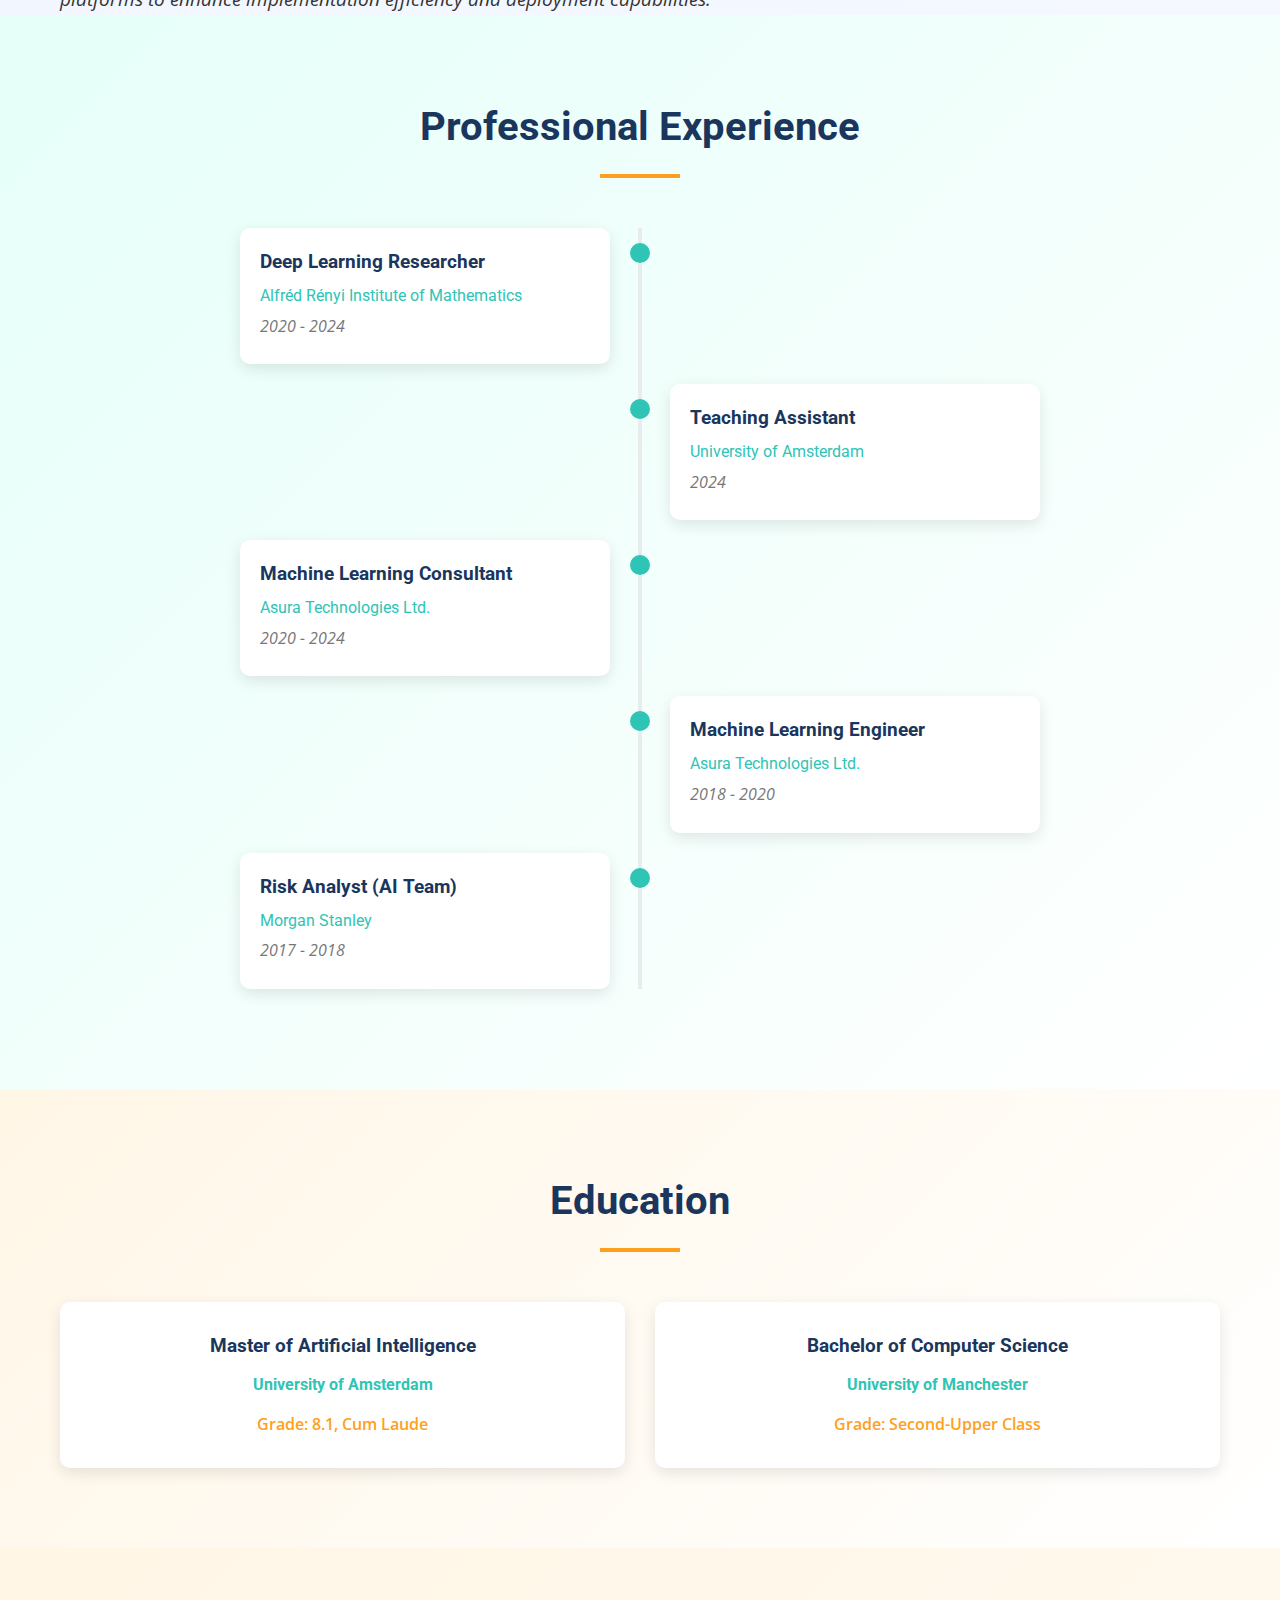
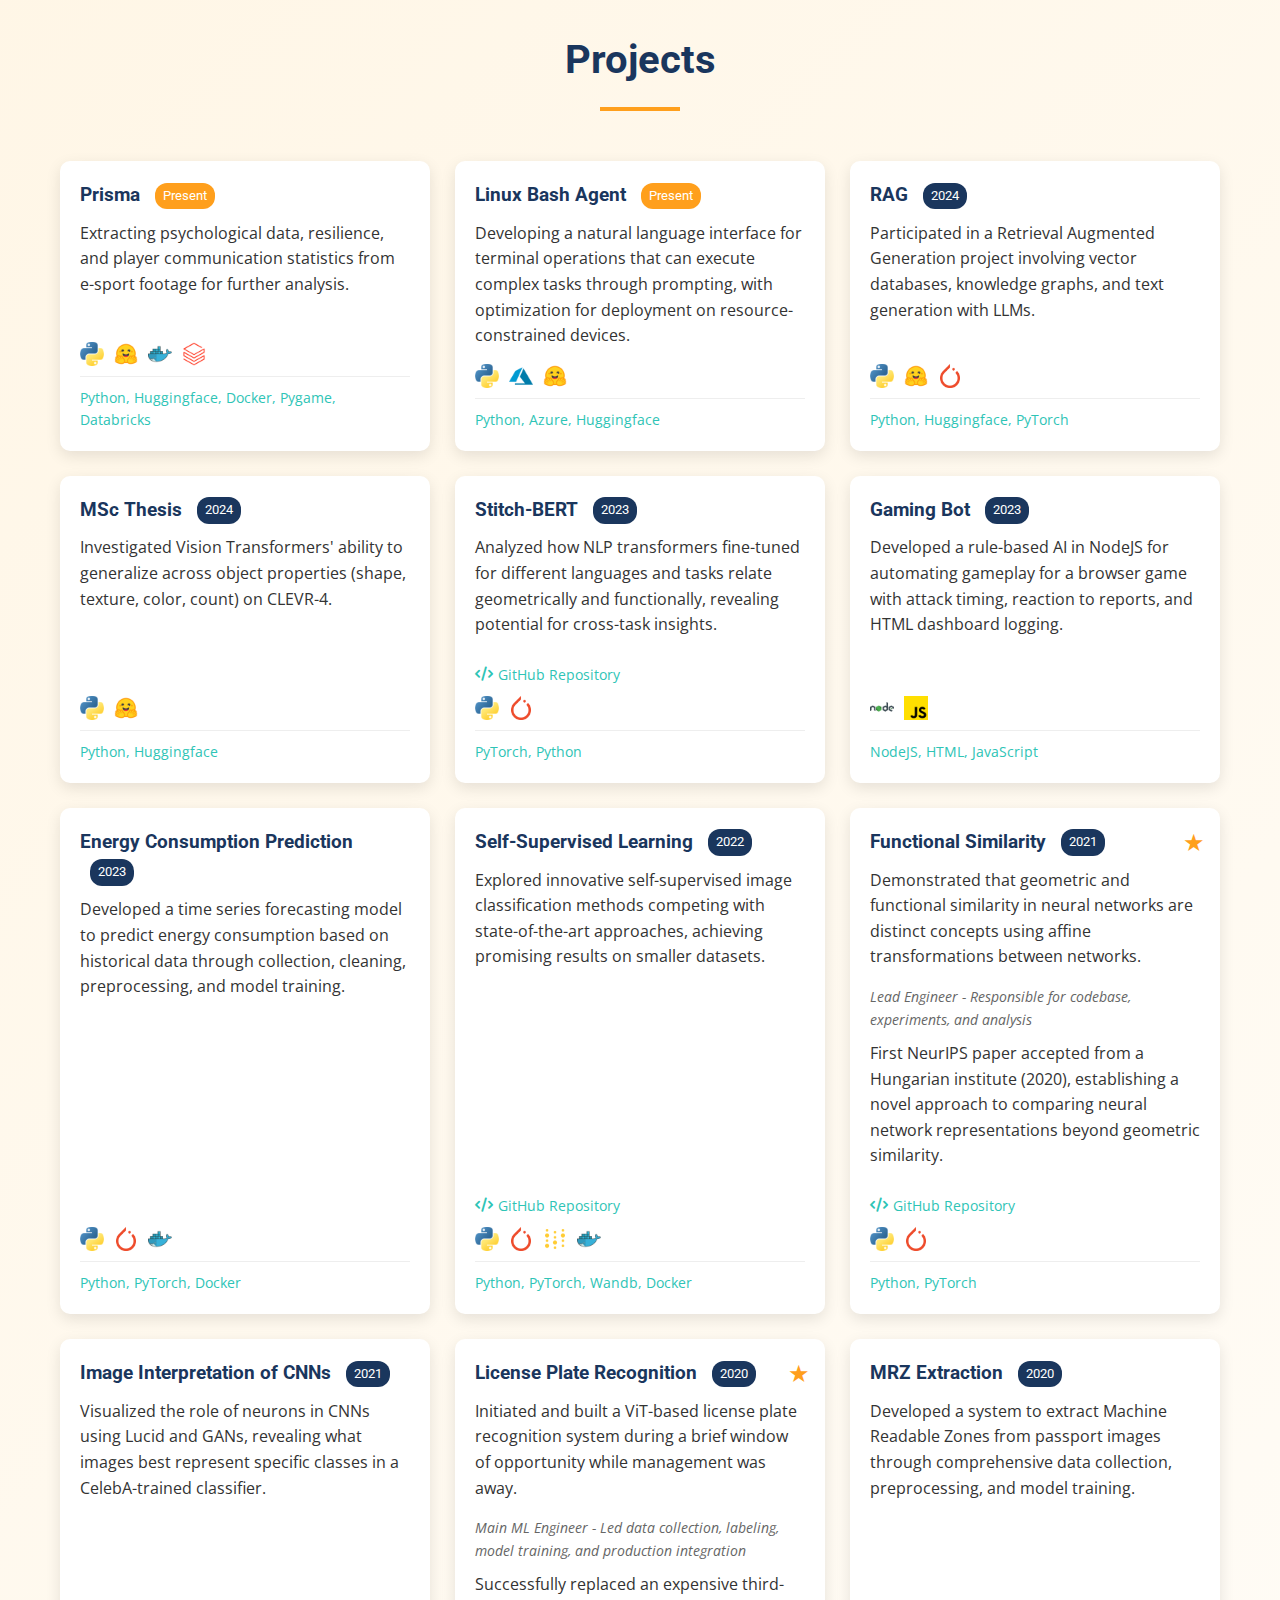
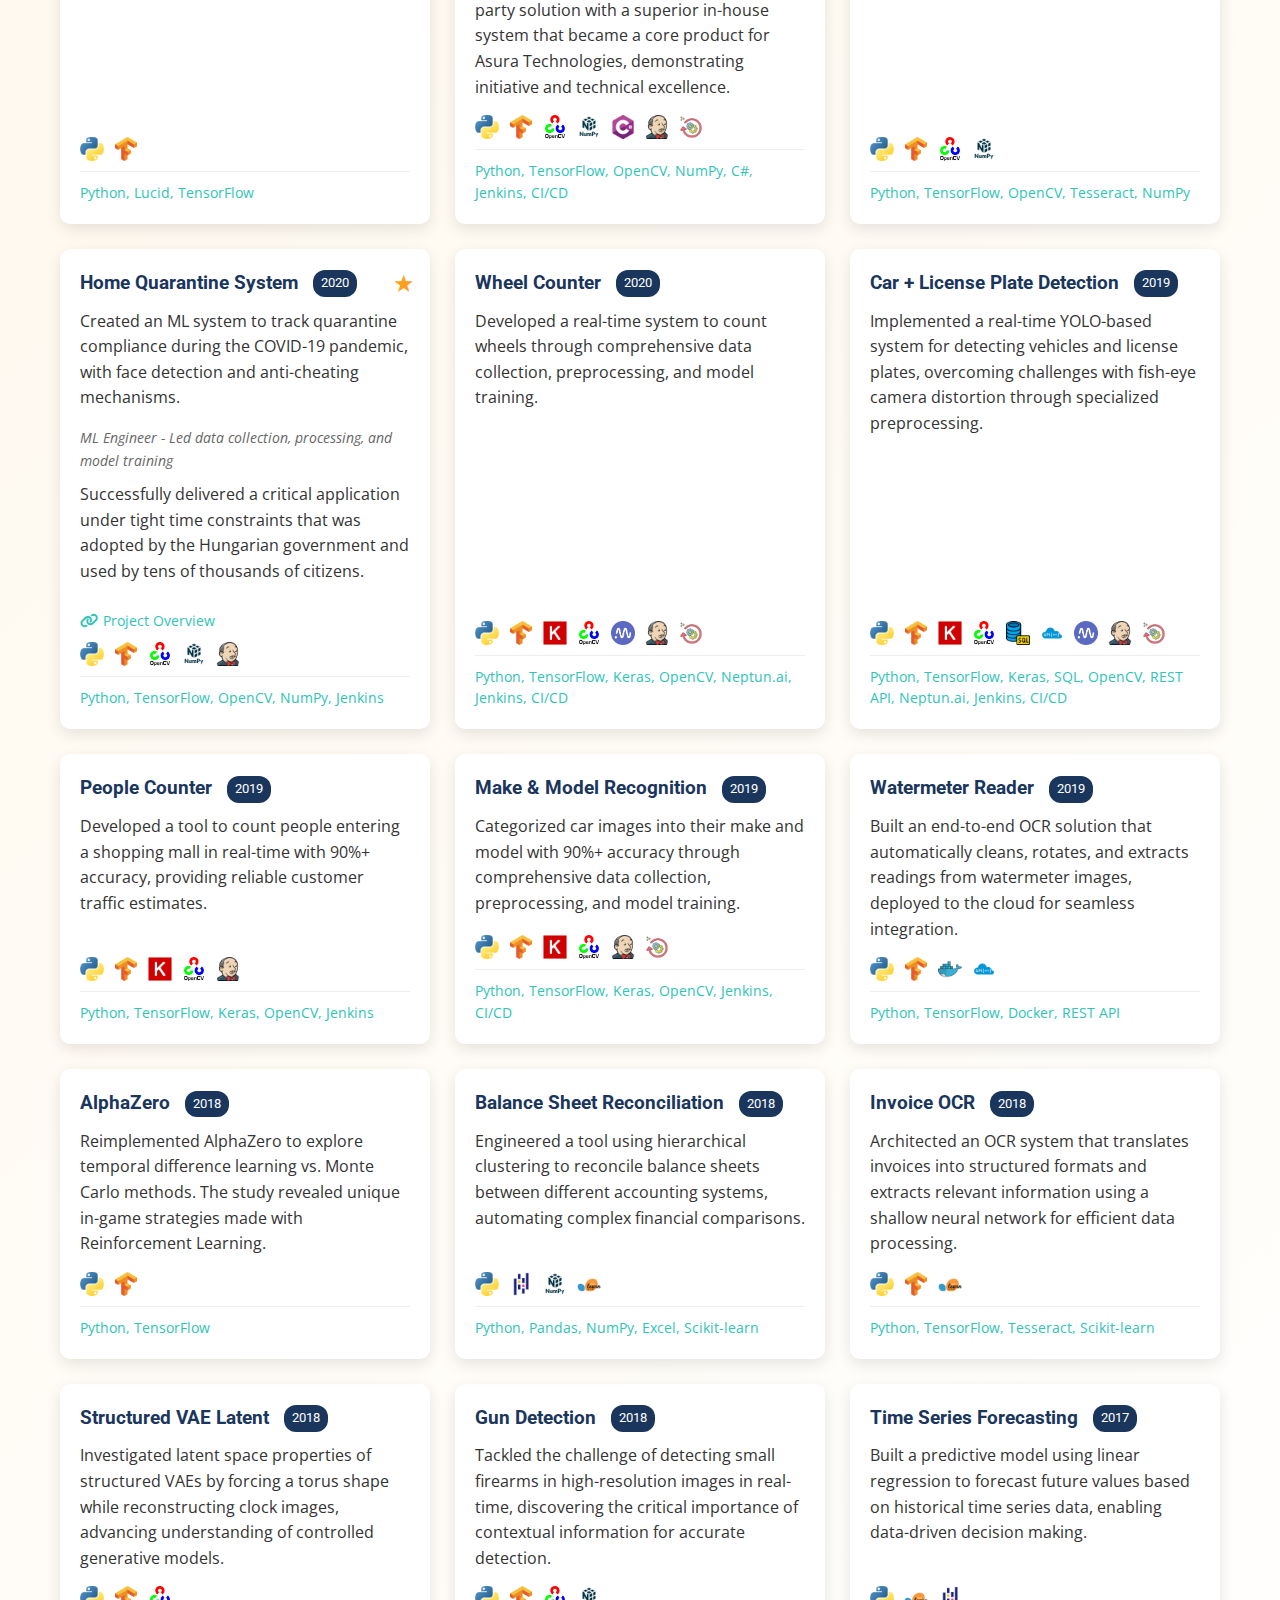
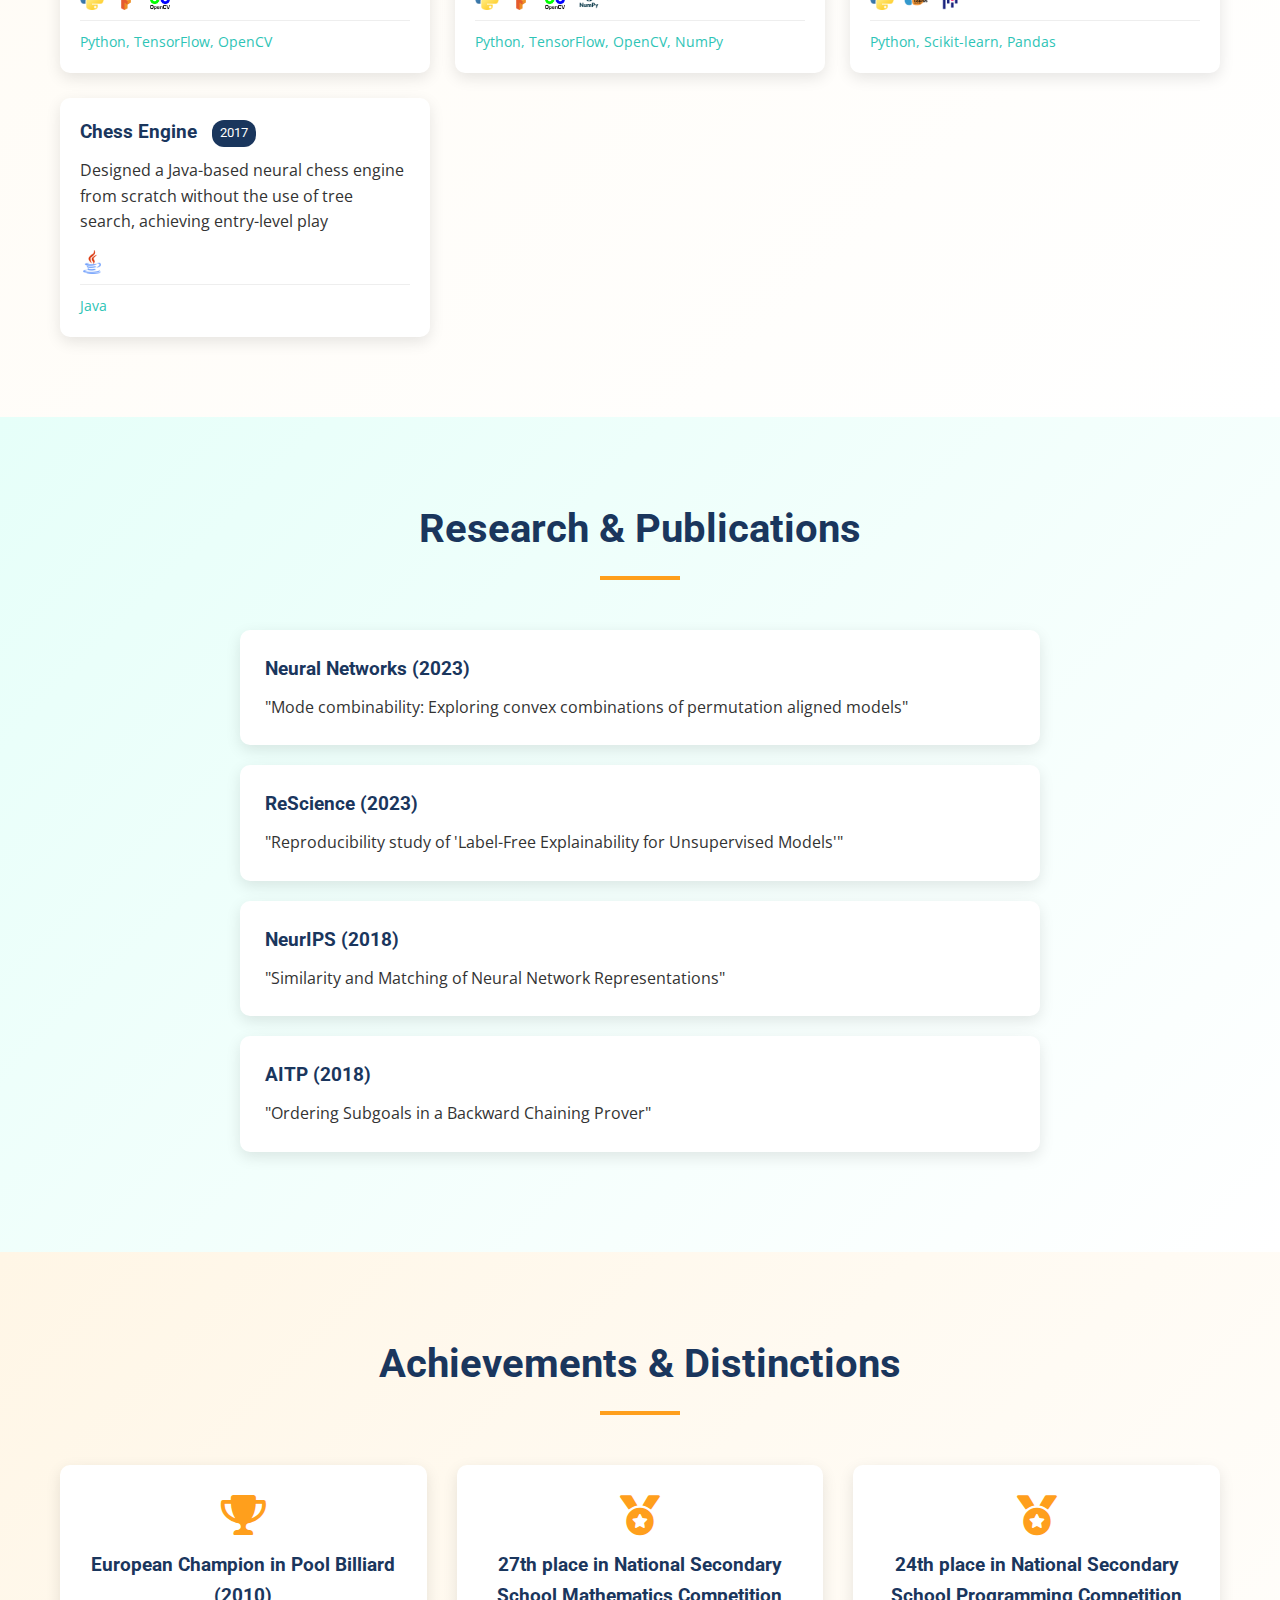
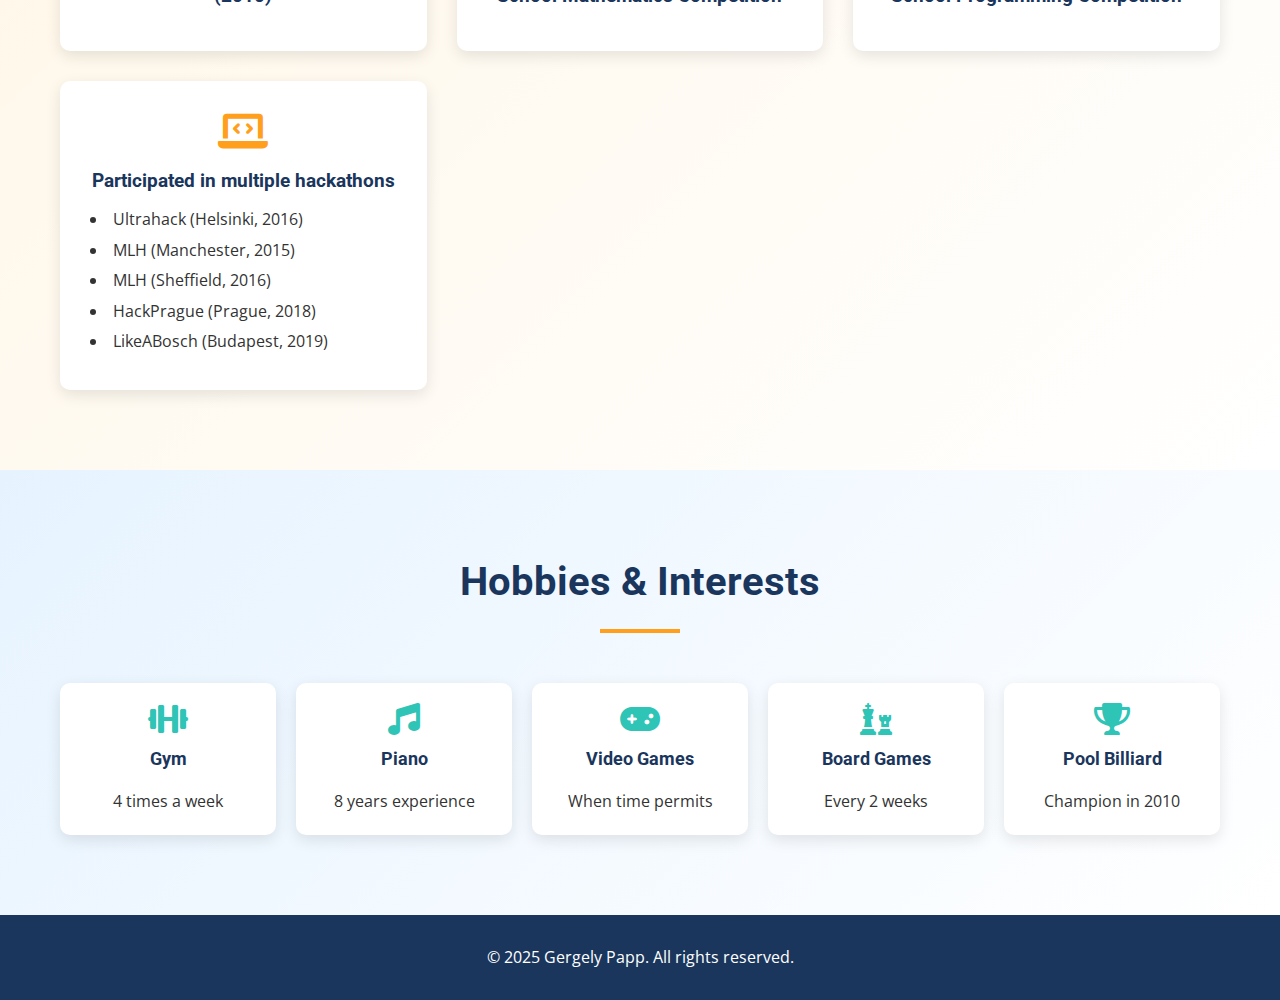
==== commit 944509cc: "typo fix" ====
--- a/index.html
+++ b/index.html
@@ -271,7 +271,7 @@
                                 <img src="images/azure.png" alt="Azure">
                                 <img src="images/huggingface.png" alt="Huggingface">
                             </div>
-                            <div class="project-tech">LLM Fine-tuning, Python, Bash, Linux</div>
+                            <div class="project-tech">Python, Azure, Huggingface</div>
                         </div>
                     </div>
                 </div>
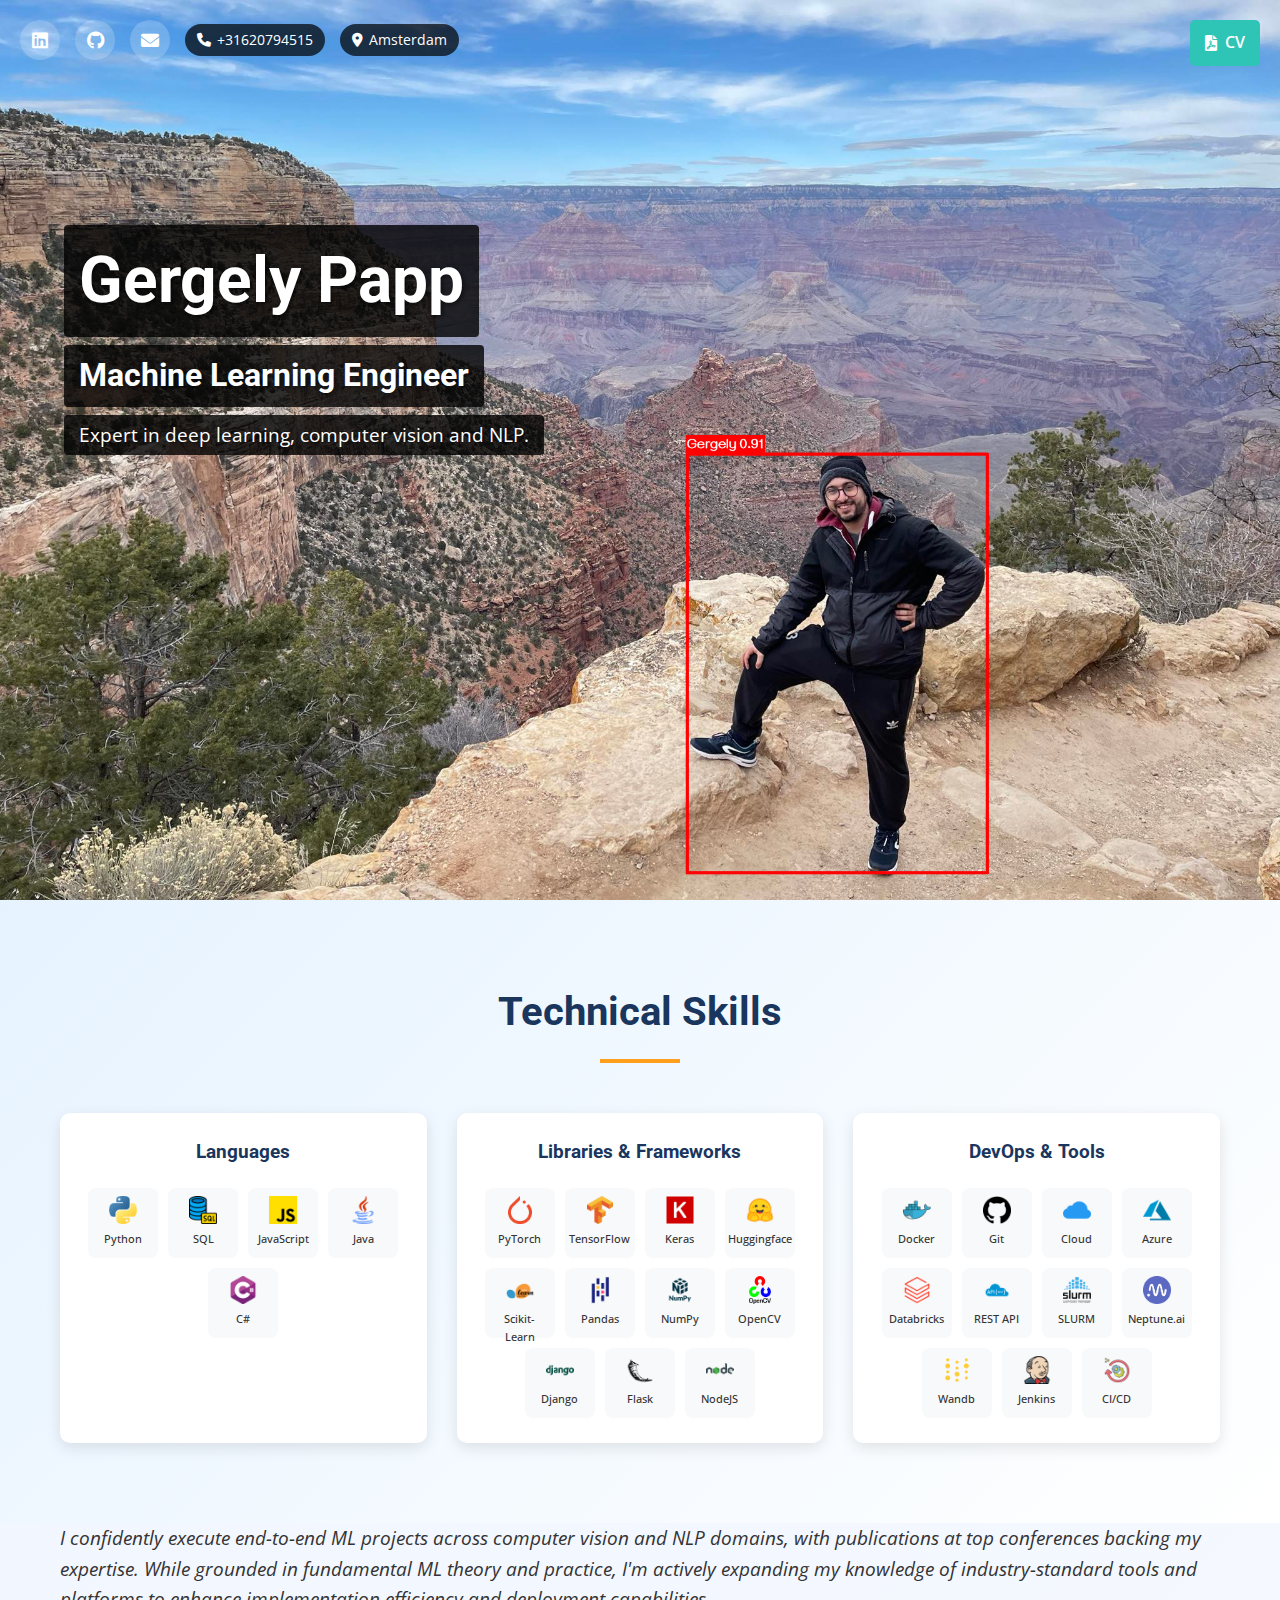
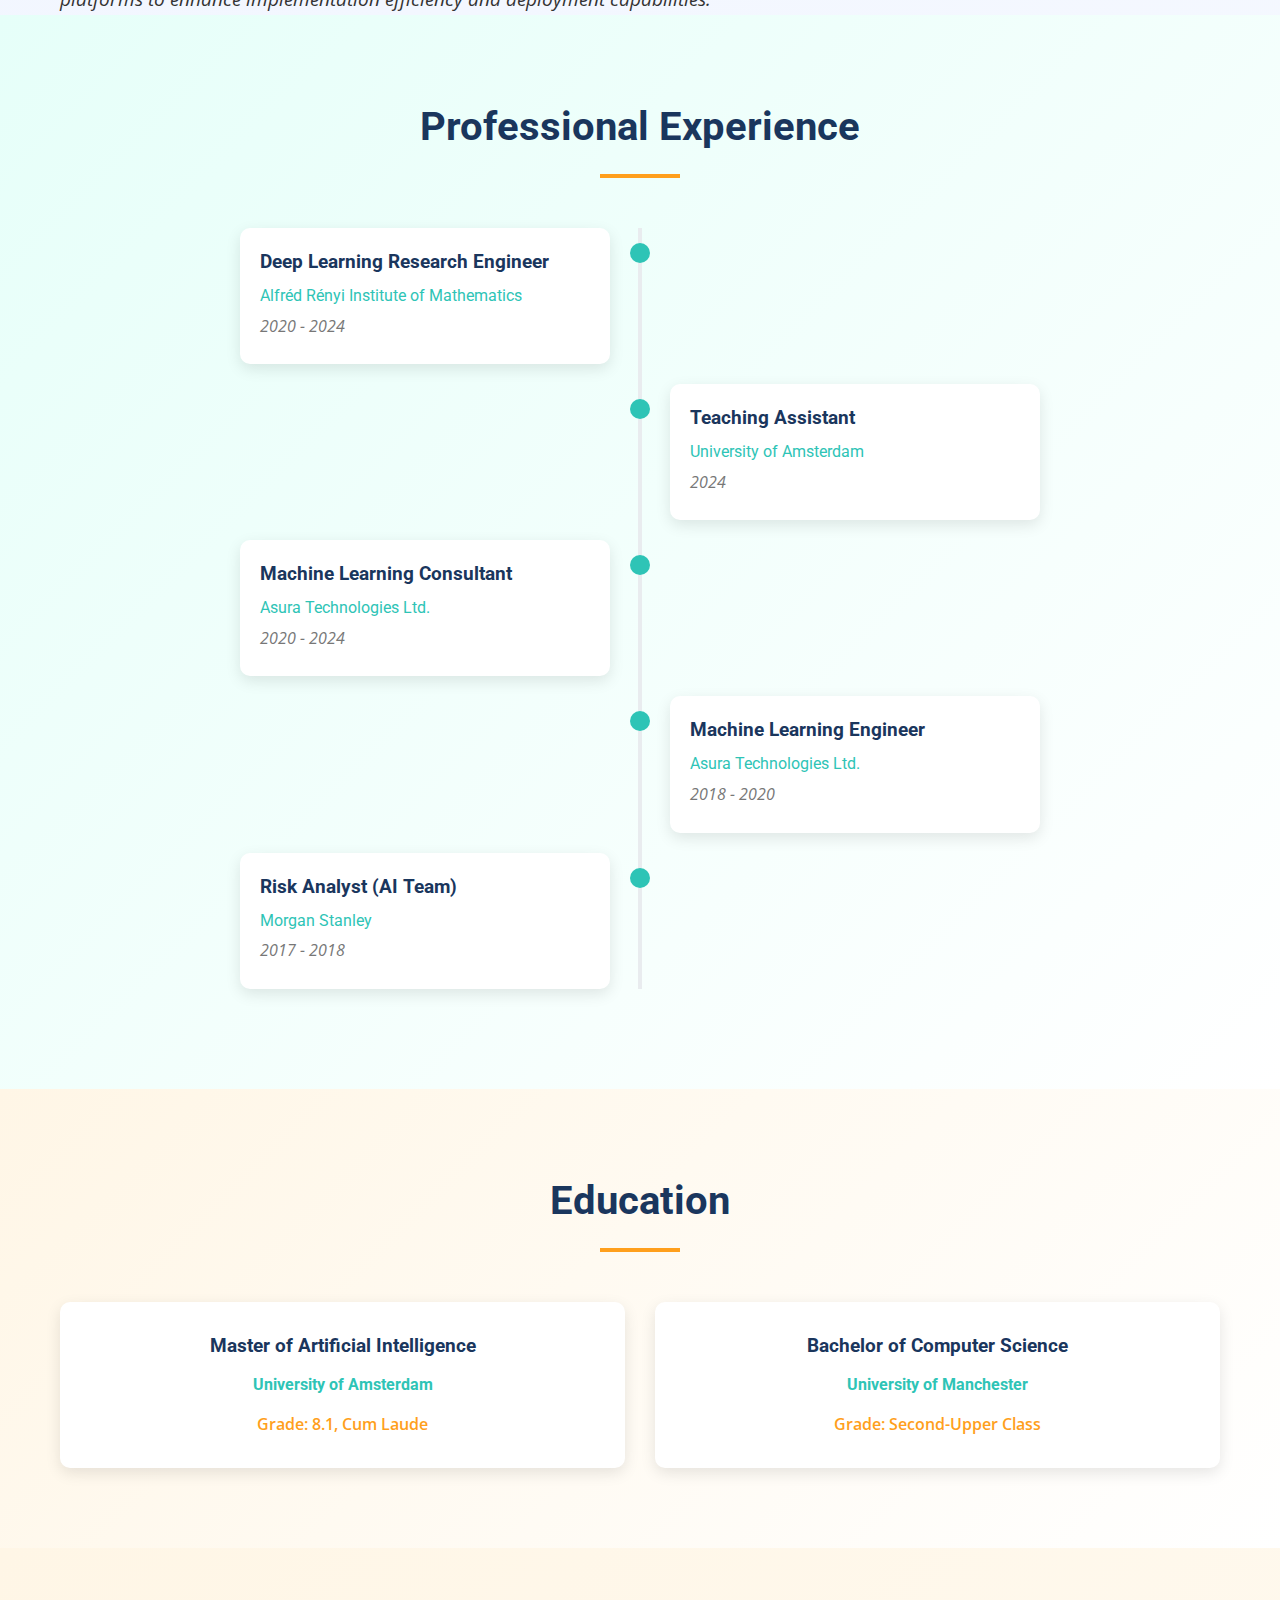
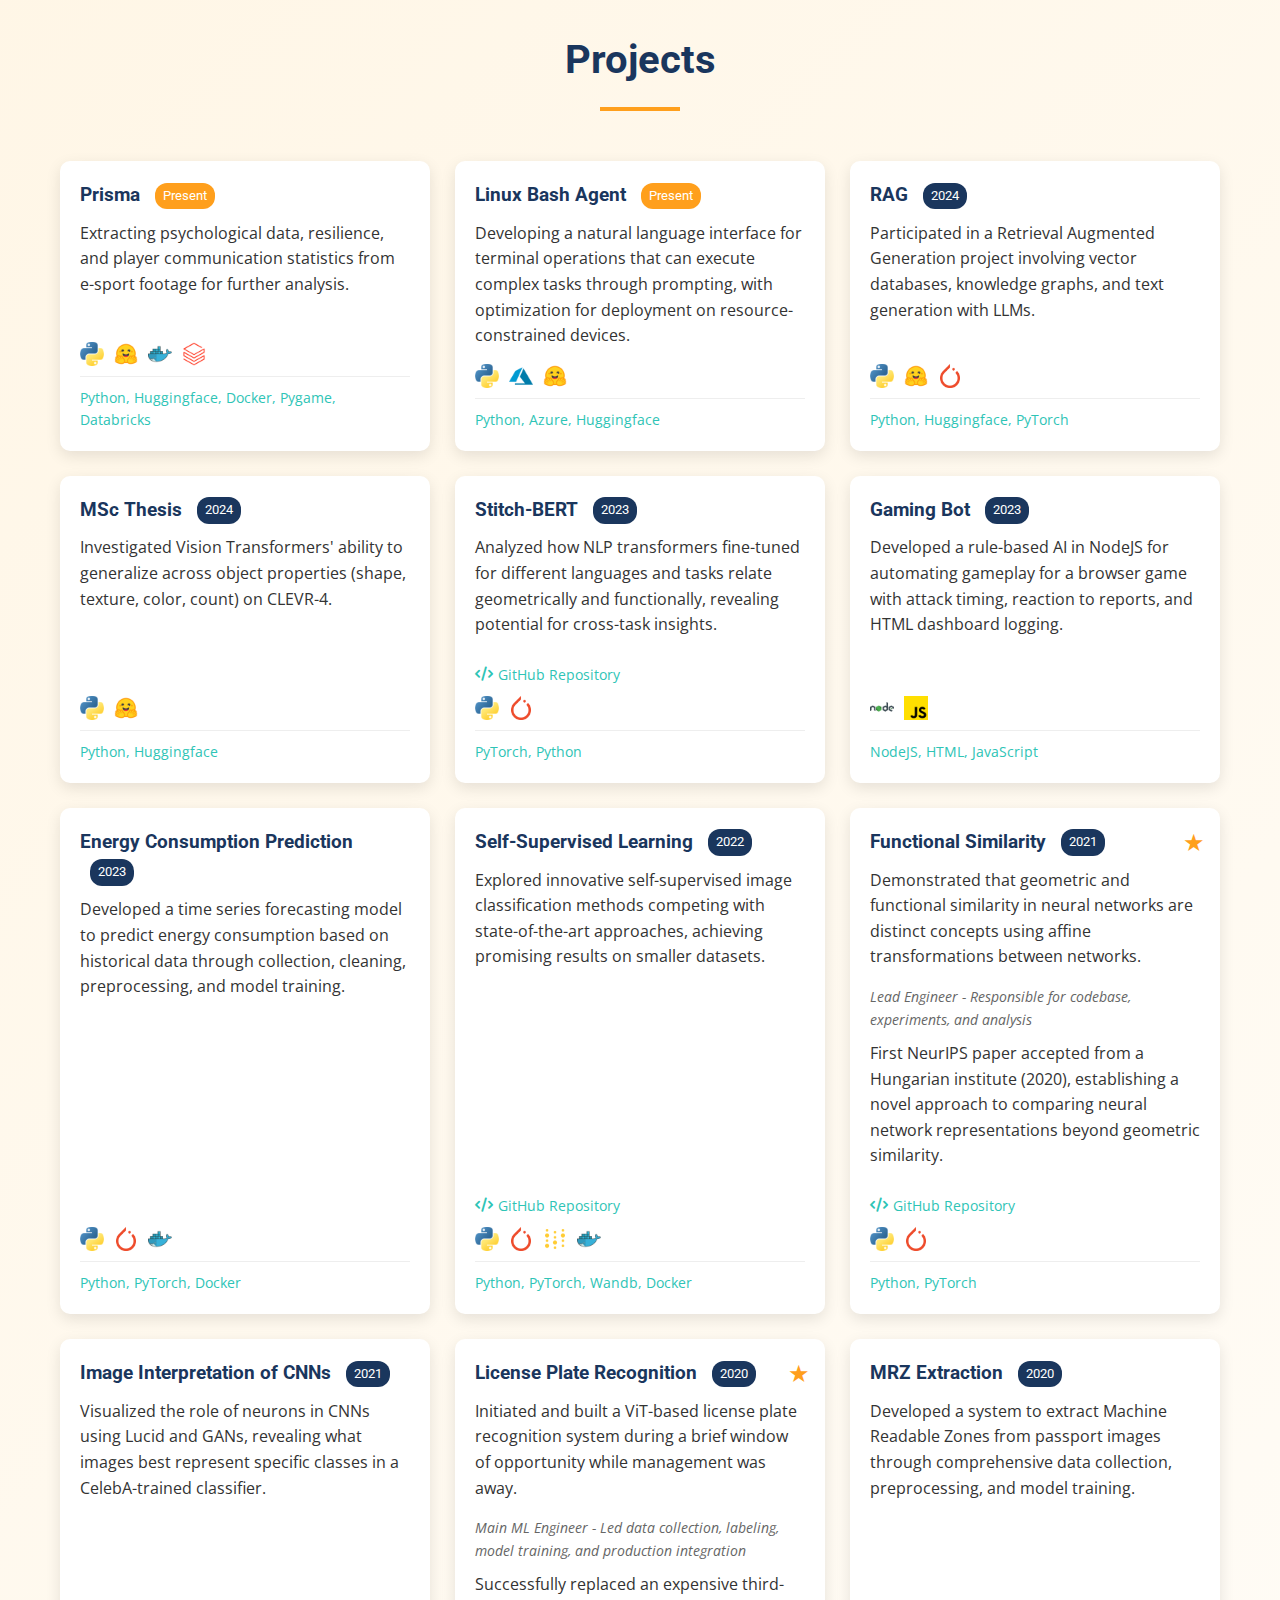
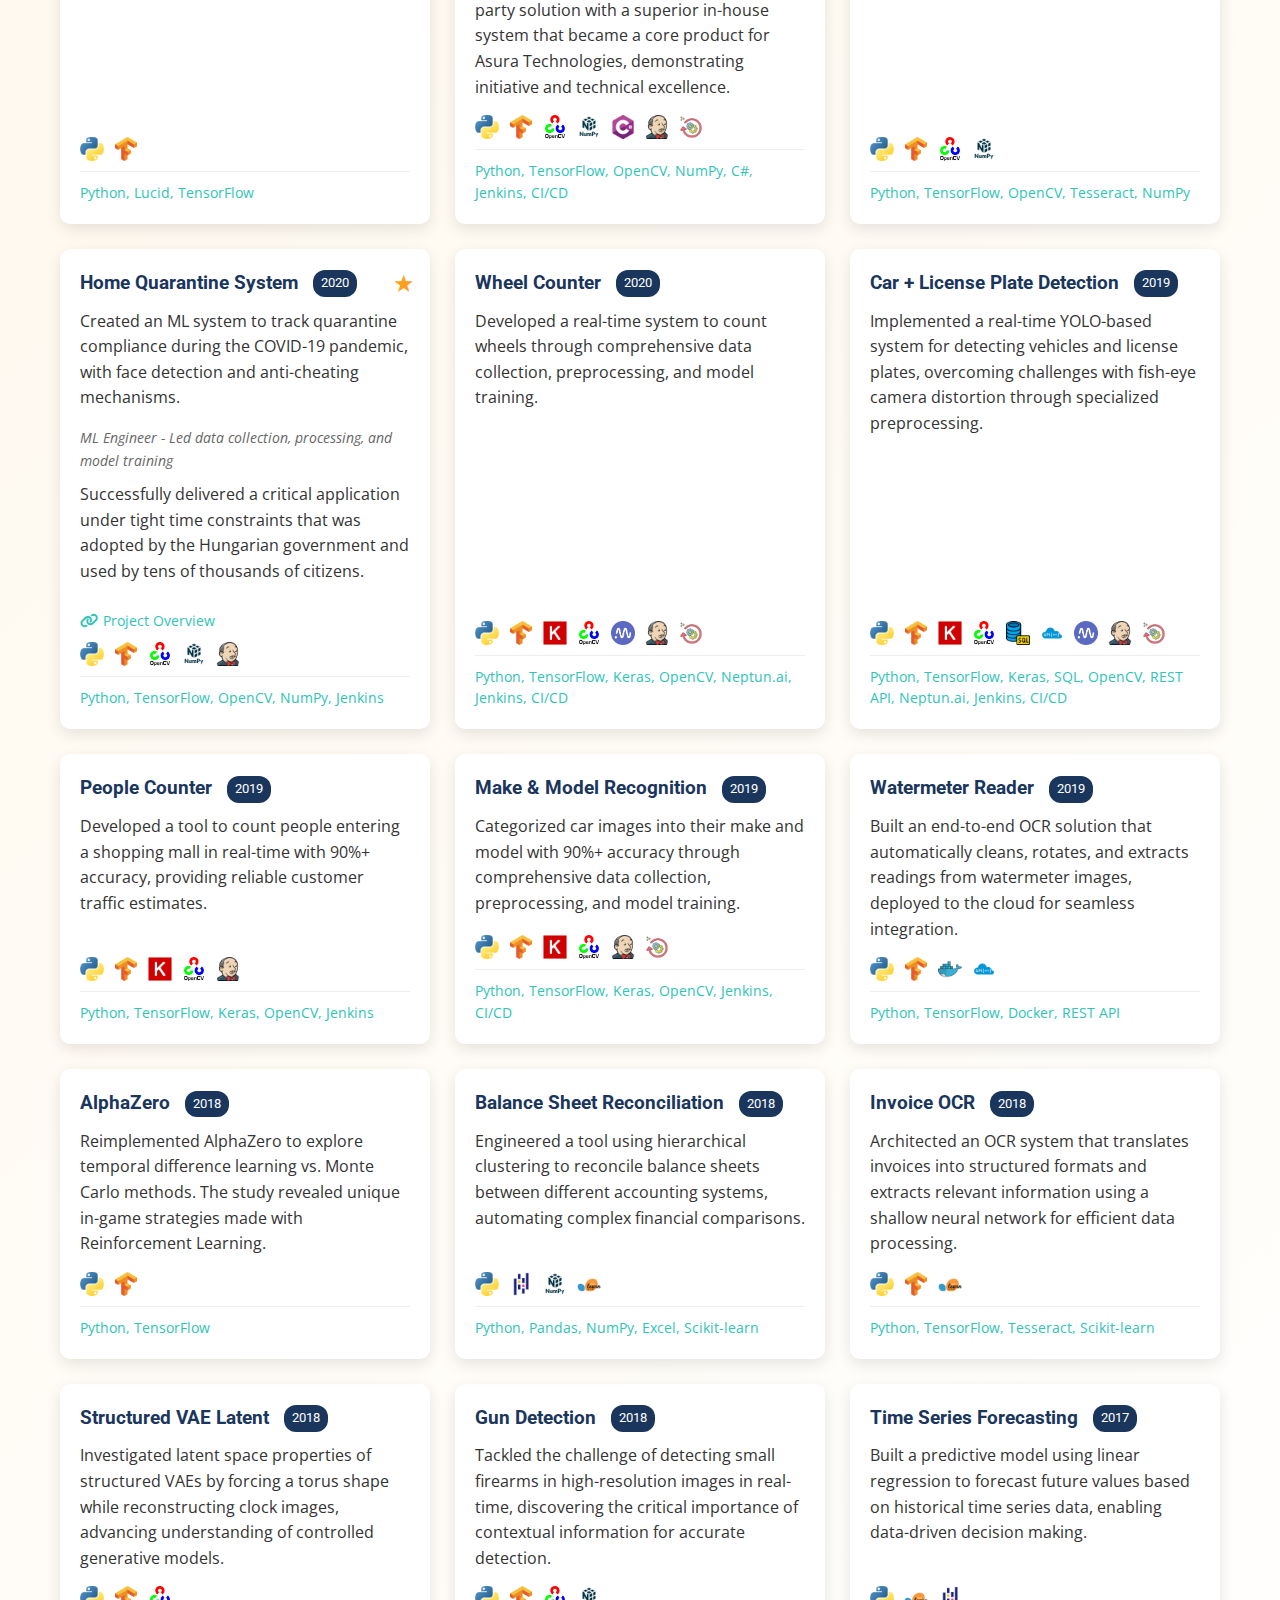
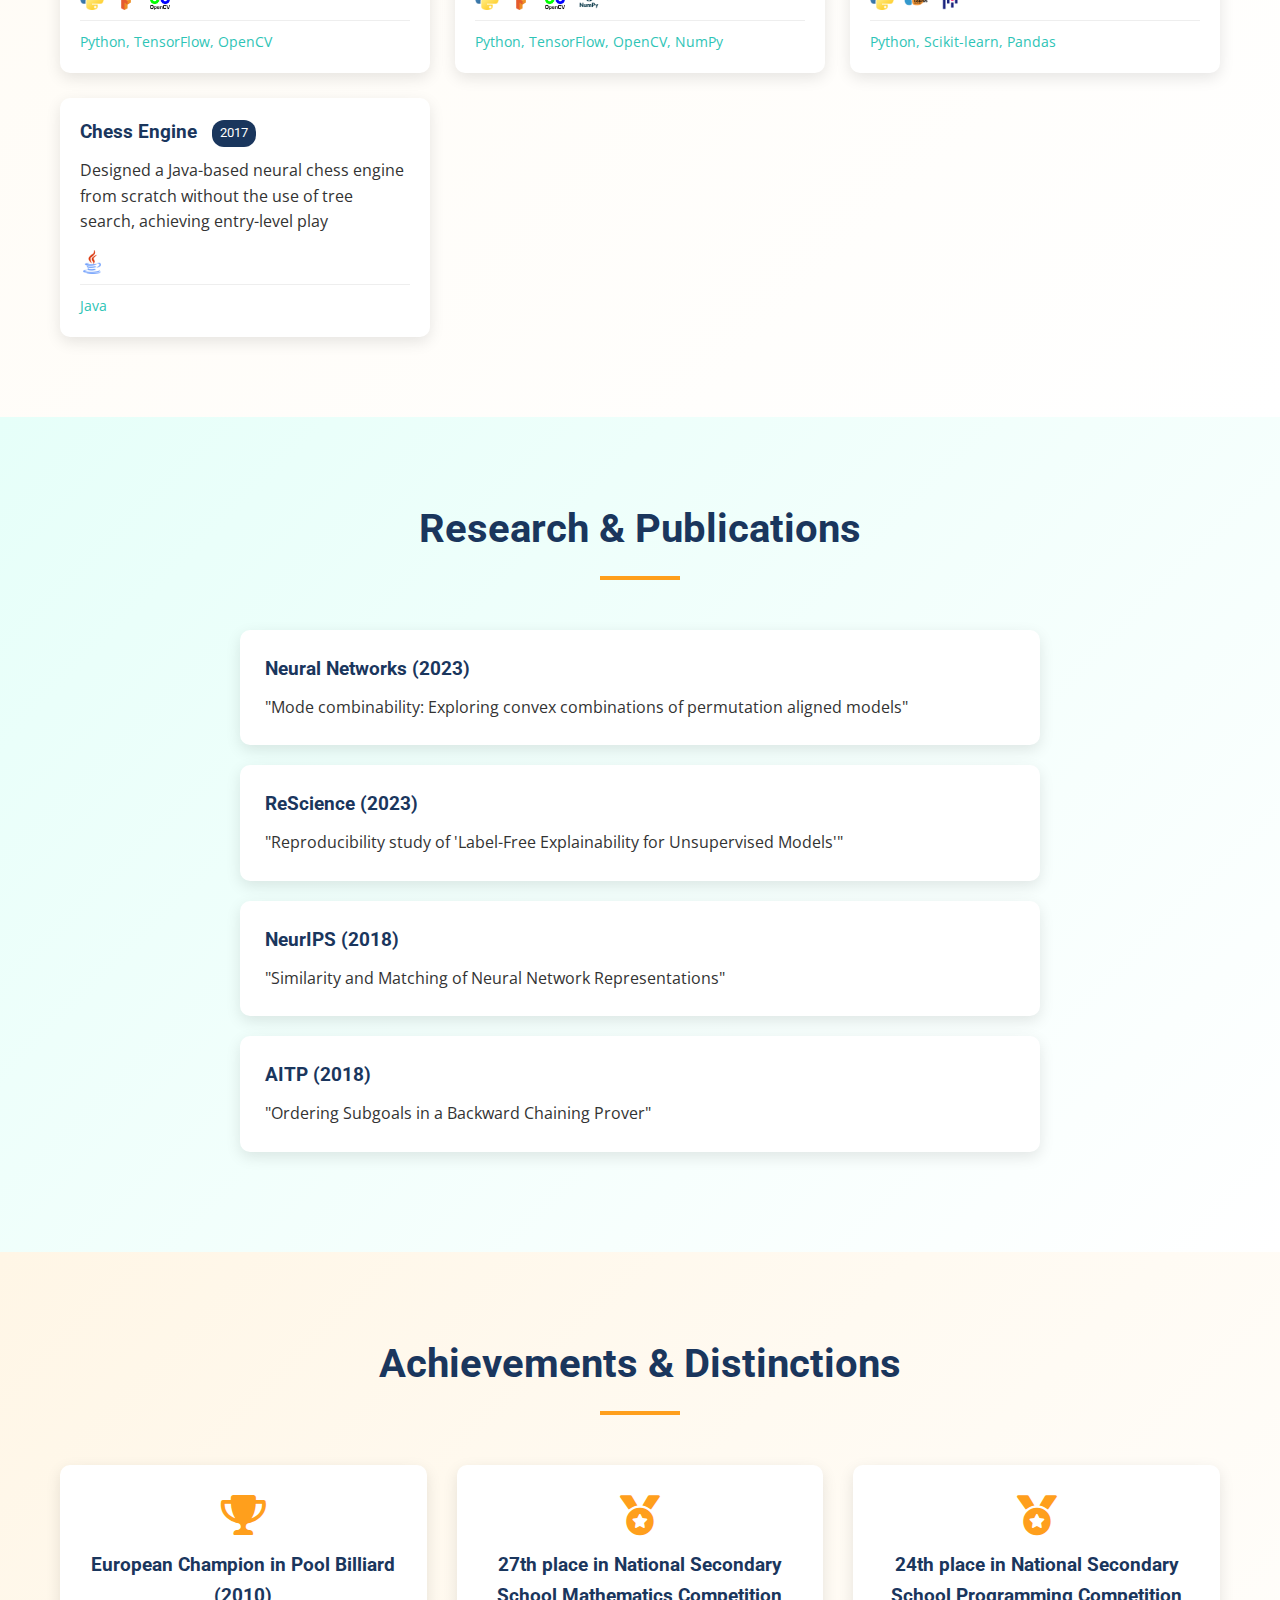
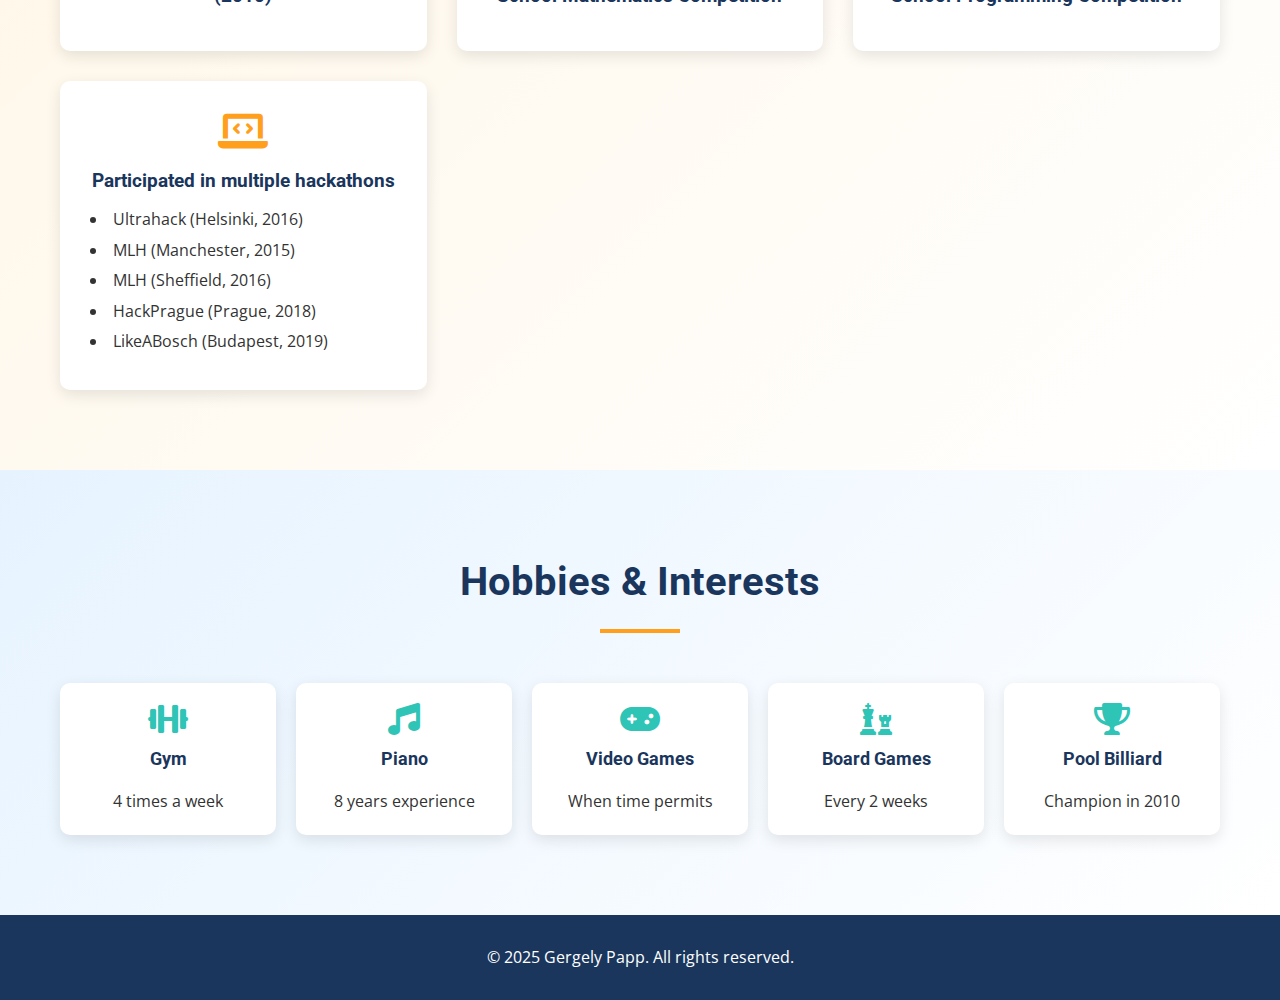
==== commit fafe0259: "april update" ====
--- a/index.html
+++ b/index.html
@@ -3,7 +3,7 @@
 <head>
     <meta charset="UTF-8">
     <meta name="viewport" content="width=device-width, initial-scale=1.0">
-    <title>Gergely Papp | Machine Learning Researcher</title>
+    <title>Gergely Papp | Machine Learning Engineer</title>
     <link rel="stylesheet" href="https://cdnjs.cloudflare.com/ajax/libs/font-awesome/6.0.0/css/all.min.css">
     <link href="https://fonts.googleapis.com/css2?family=Roboto:wght@300;400;500;700&family=Open+Sans:wght@300;400;600&display=swap" rel="stylesheet">
     <link rel="stylesheet" href="css/style.css">
@@ -27,13 +27,13 @@
             </div>
         </div>
         <div class="cv-download">
-            <a href="assets/CV-2025-03.pdf" download title="Download CV">
+            <a href="assets/CV-2025-04.pdf" download title="Download CV">
                 <i class="fas fa-file-pdf"></i> CV
             </a>
         </div>
         <div class="hero-text">
             <h1>Gergely Papp</h1>
-            <h2>Machine Learning Researcher</h2>
+            <h2>Machine Learning Engineer</h2>
             <p>Expert in deep learning, computer vision and NLP.</p>
         </div>
     </header>
@@ -184,7 +184,7 @@
             <div class="timeline">
                 <div class="timeline-item" data-id="renyi">
                     <div class="timeline-content">
-                        <h3>Deep Learning Researcher</h3>
+                        <h3>Deep Learning Research Engineer</h3>
                         <h4>Alfréd Rényi Institute of Mathematics</h4>
                         <p class="timeline-date">2020 - 2024</p>
                     </div>
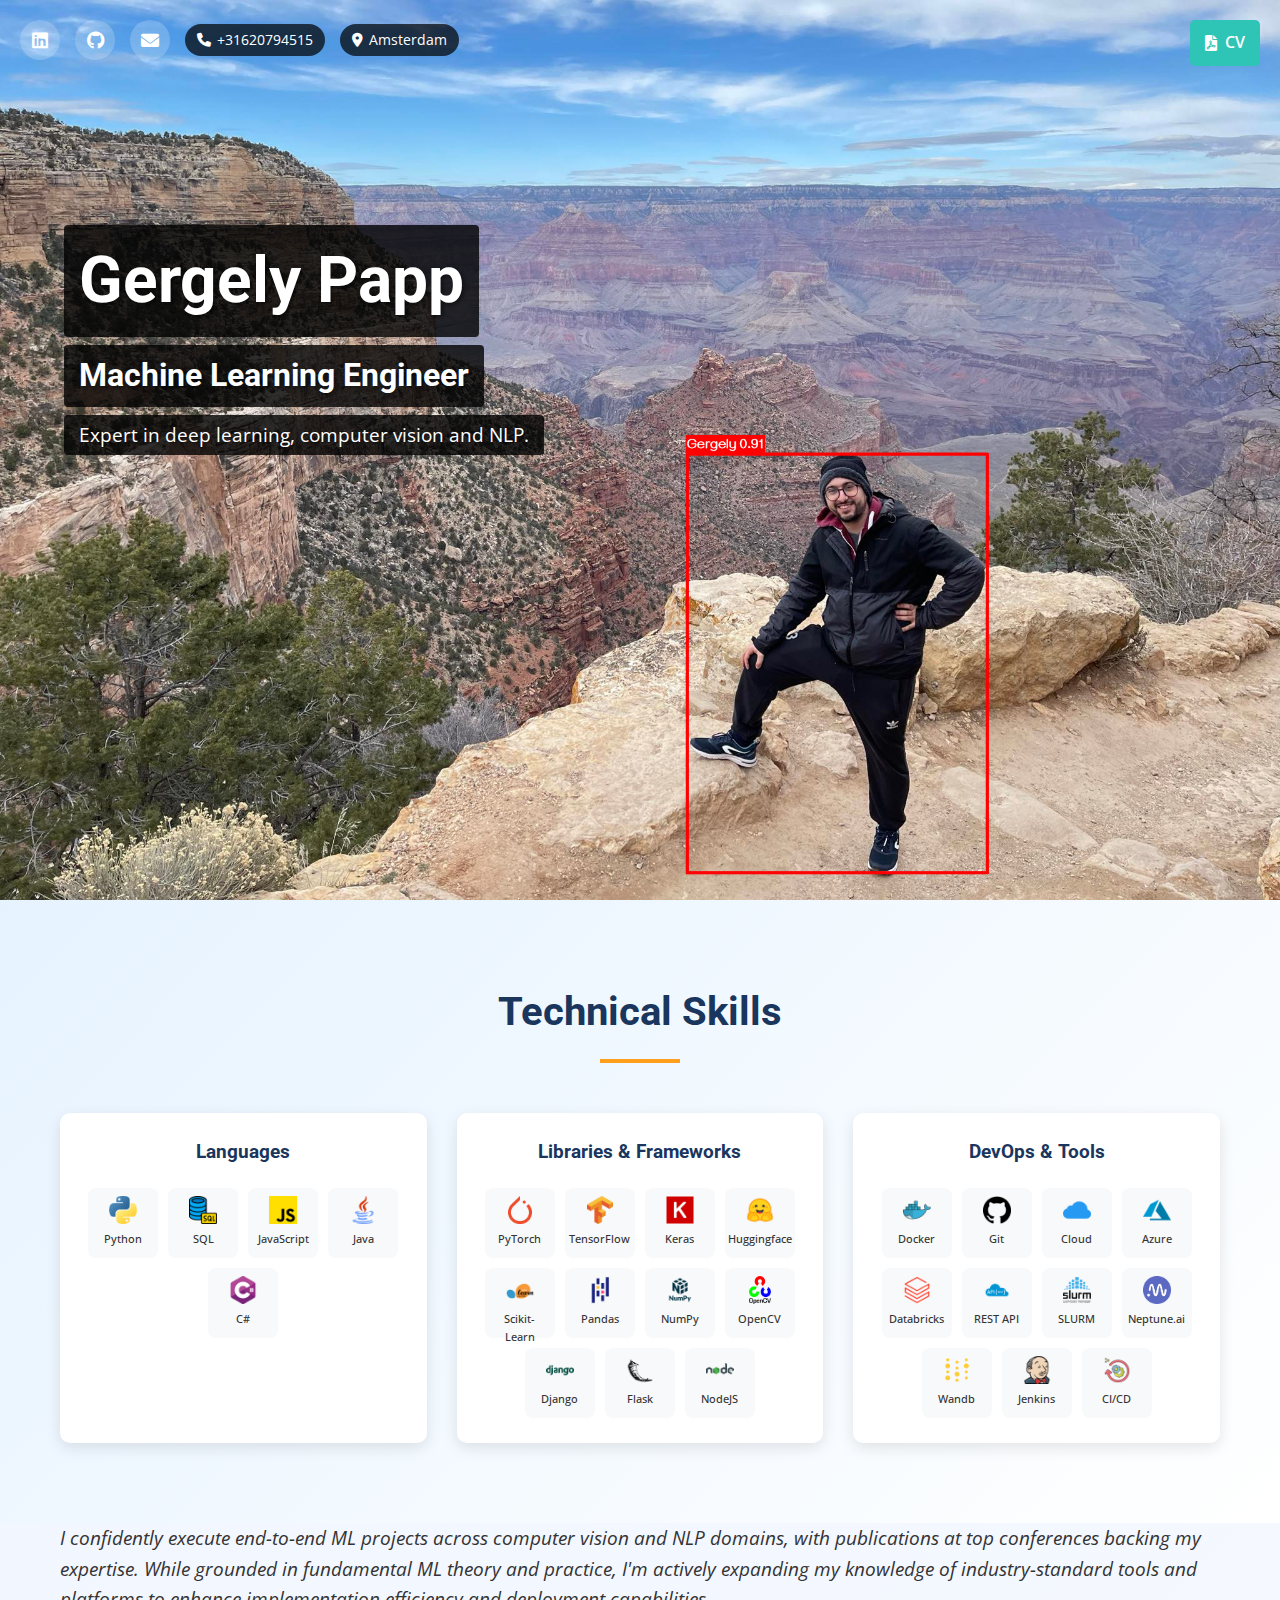
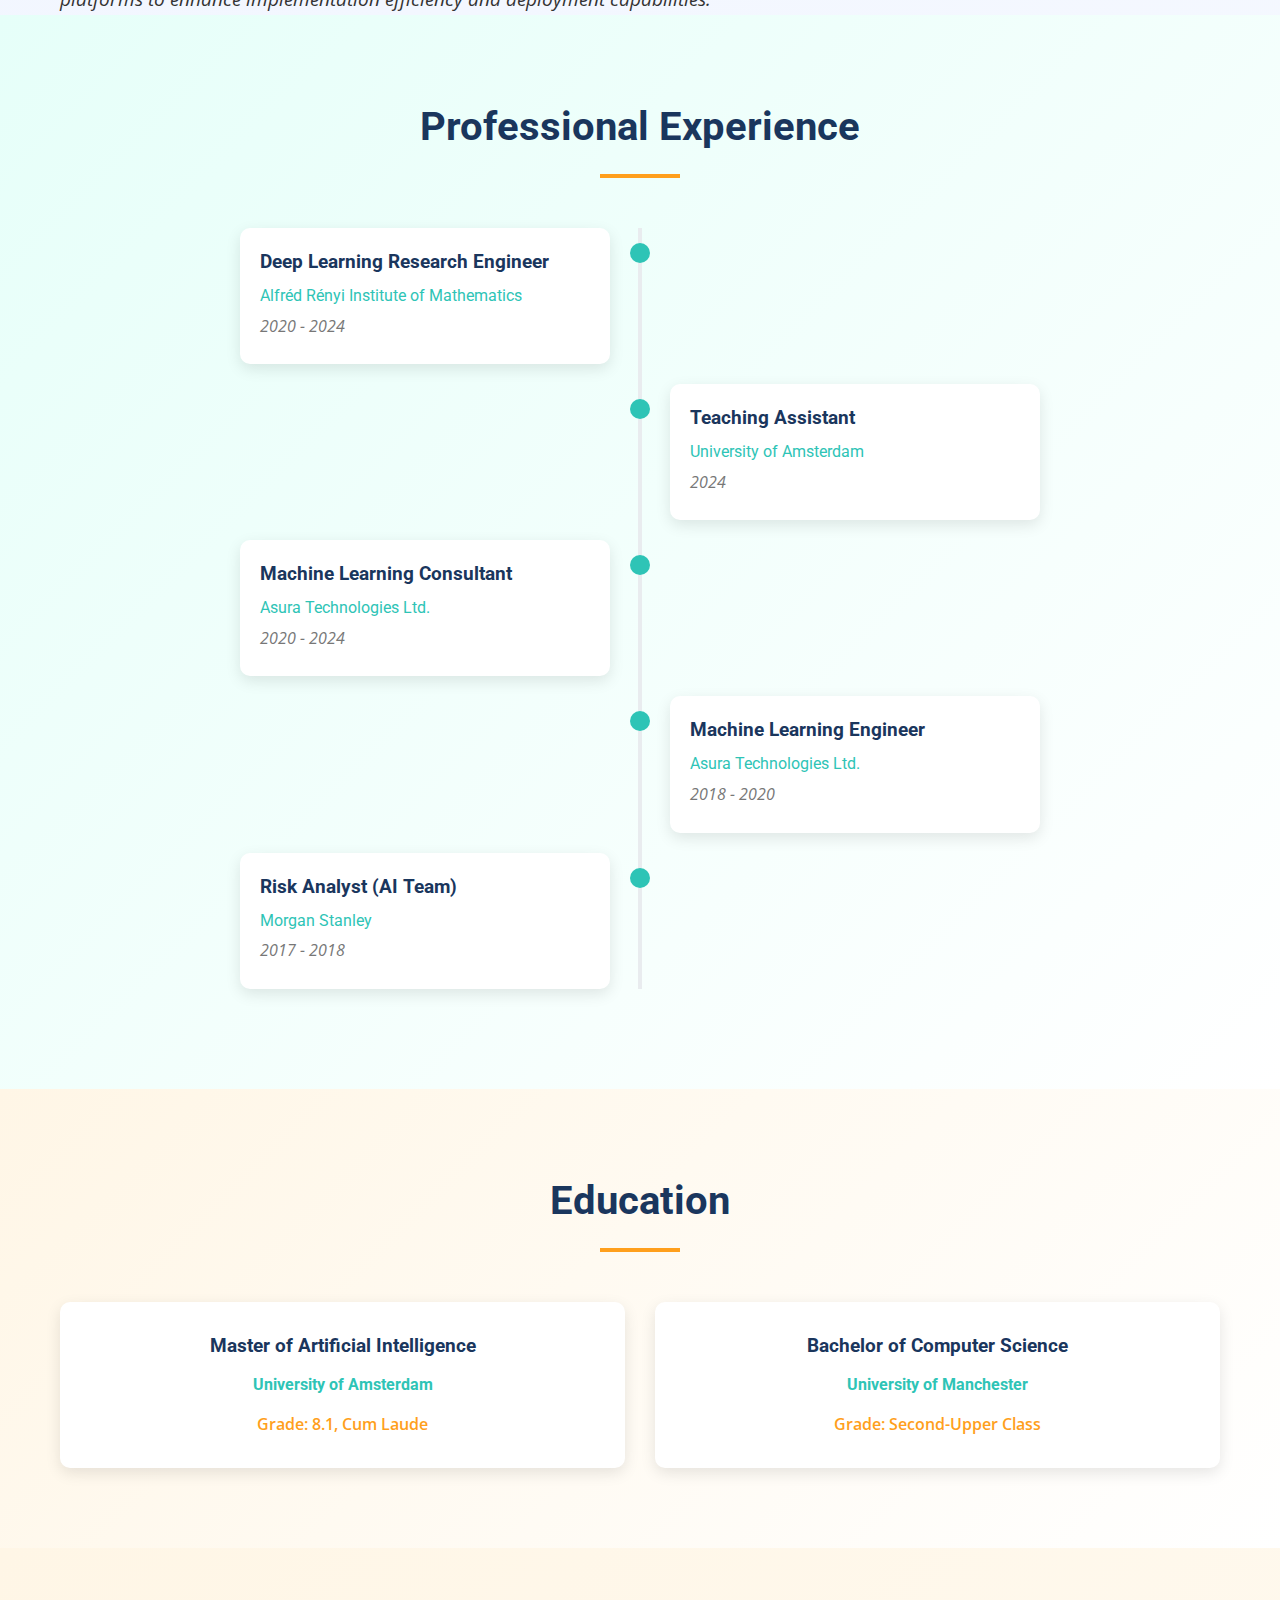
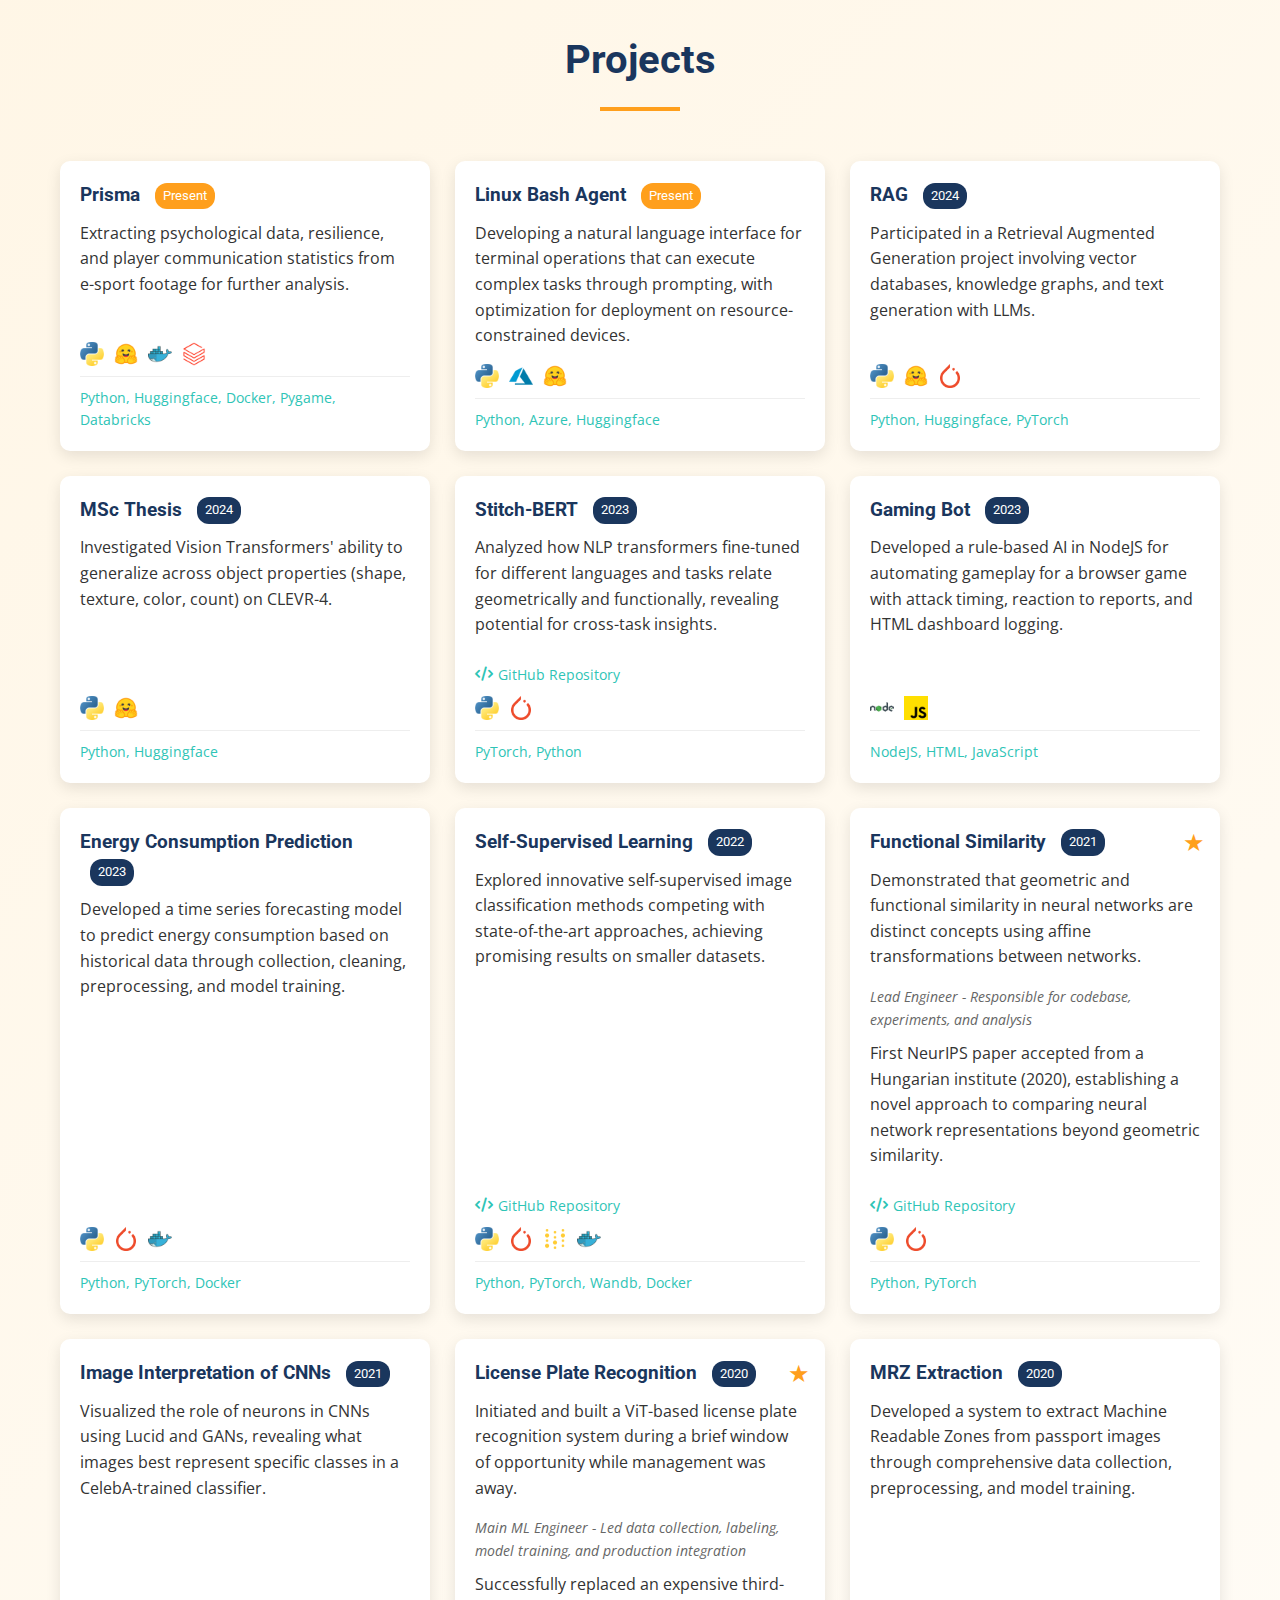
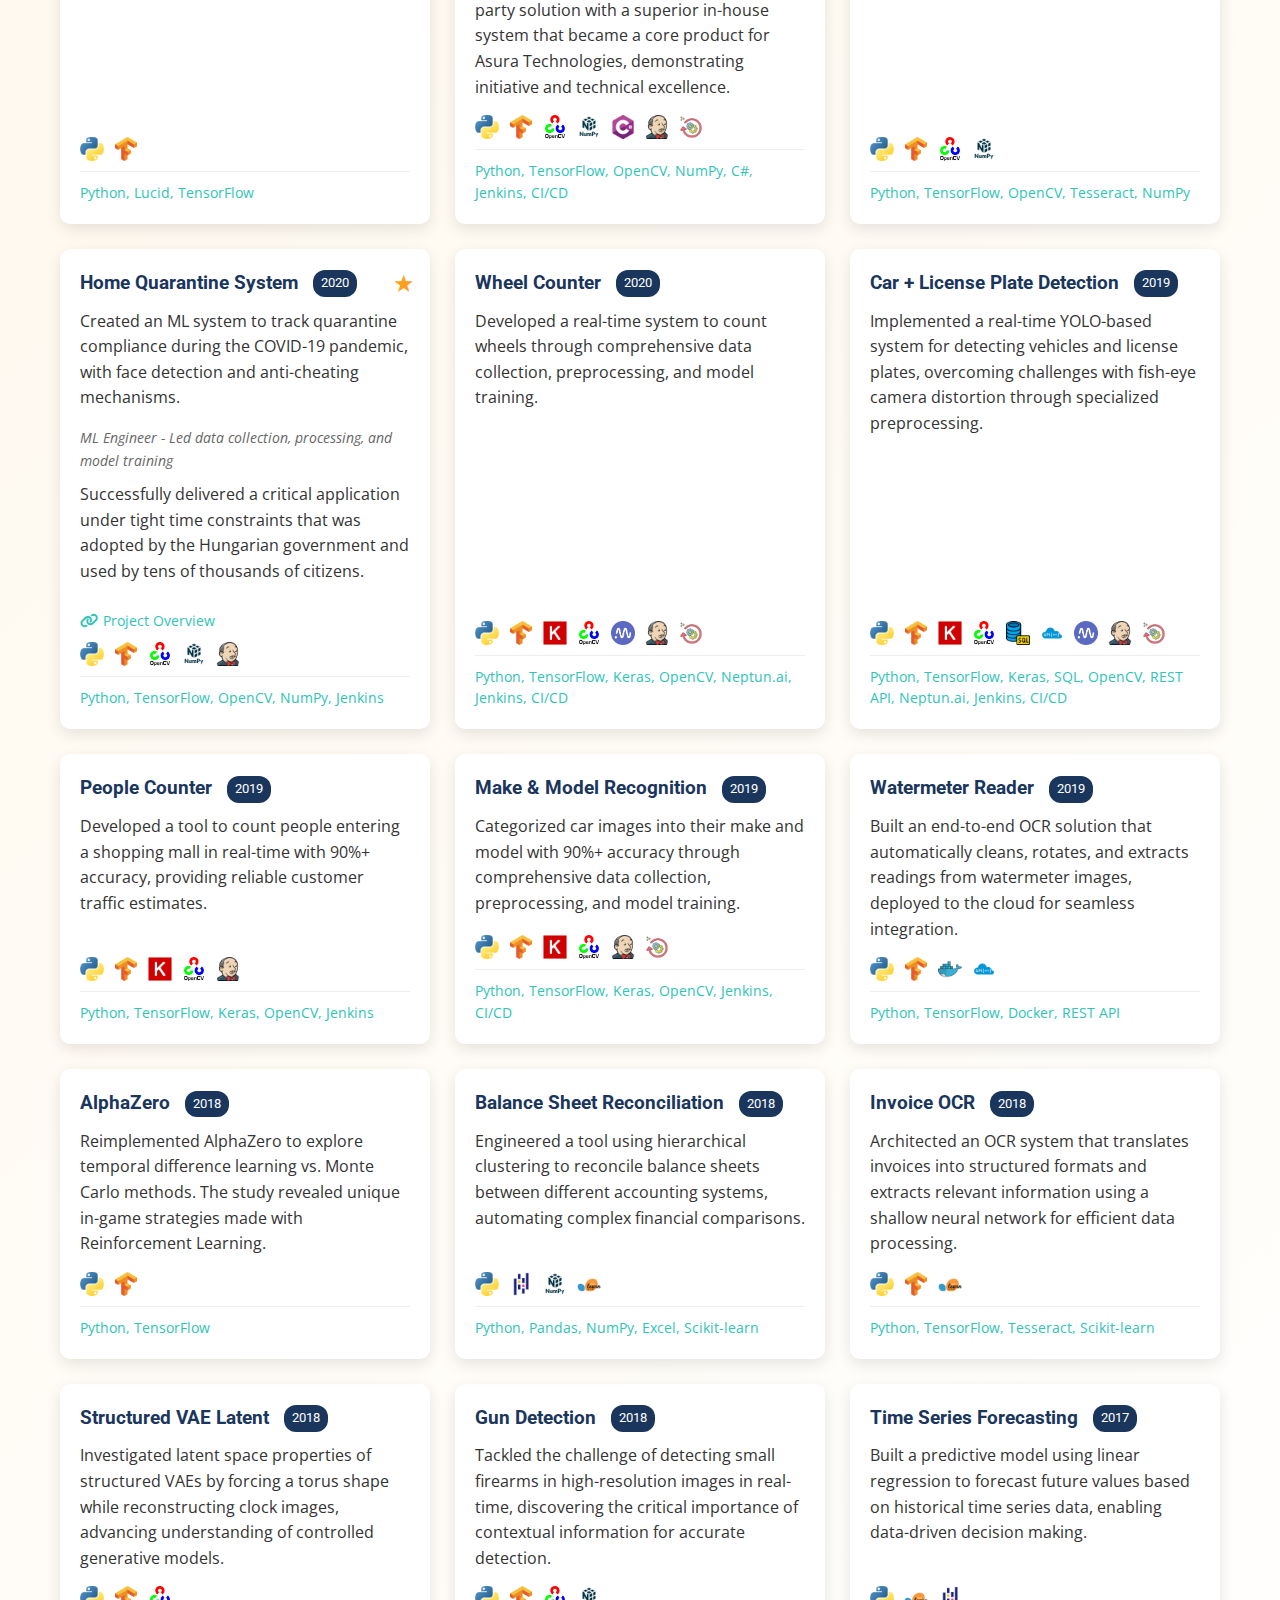
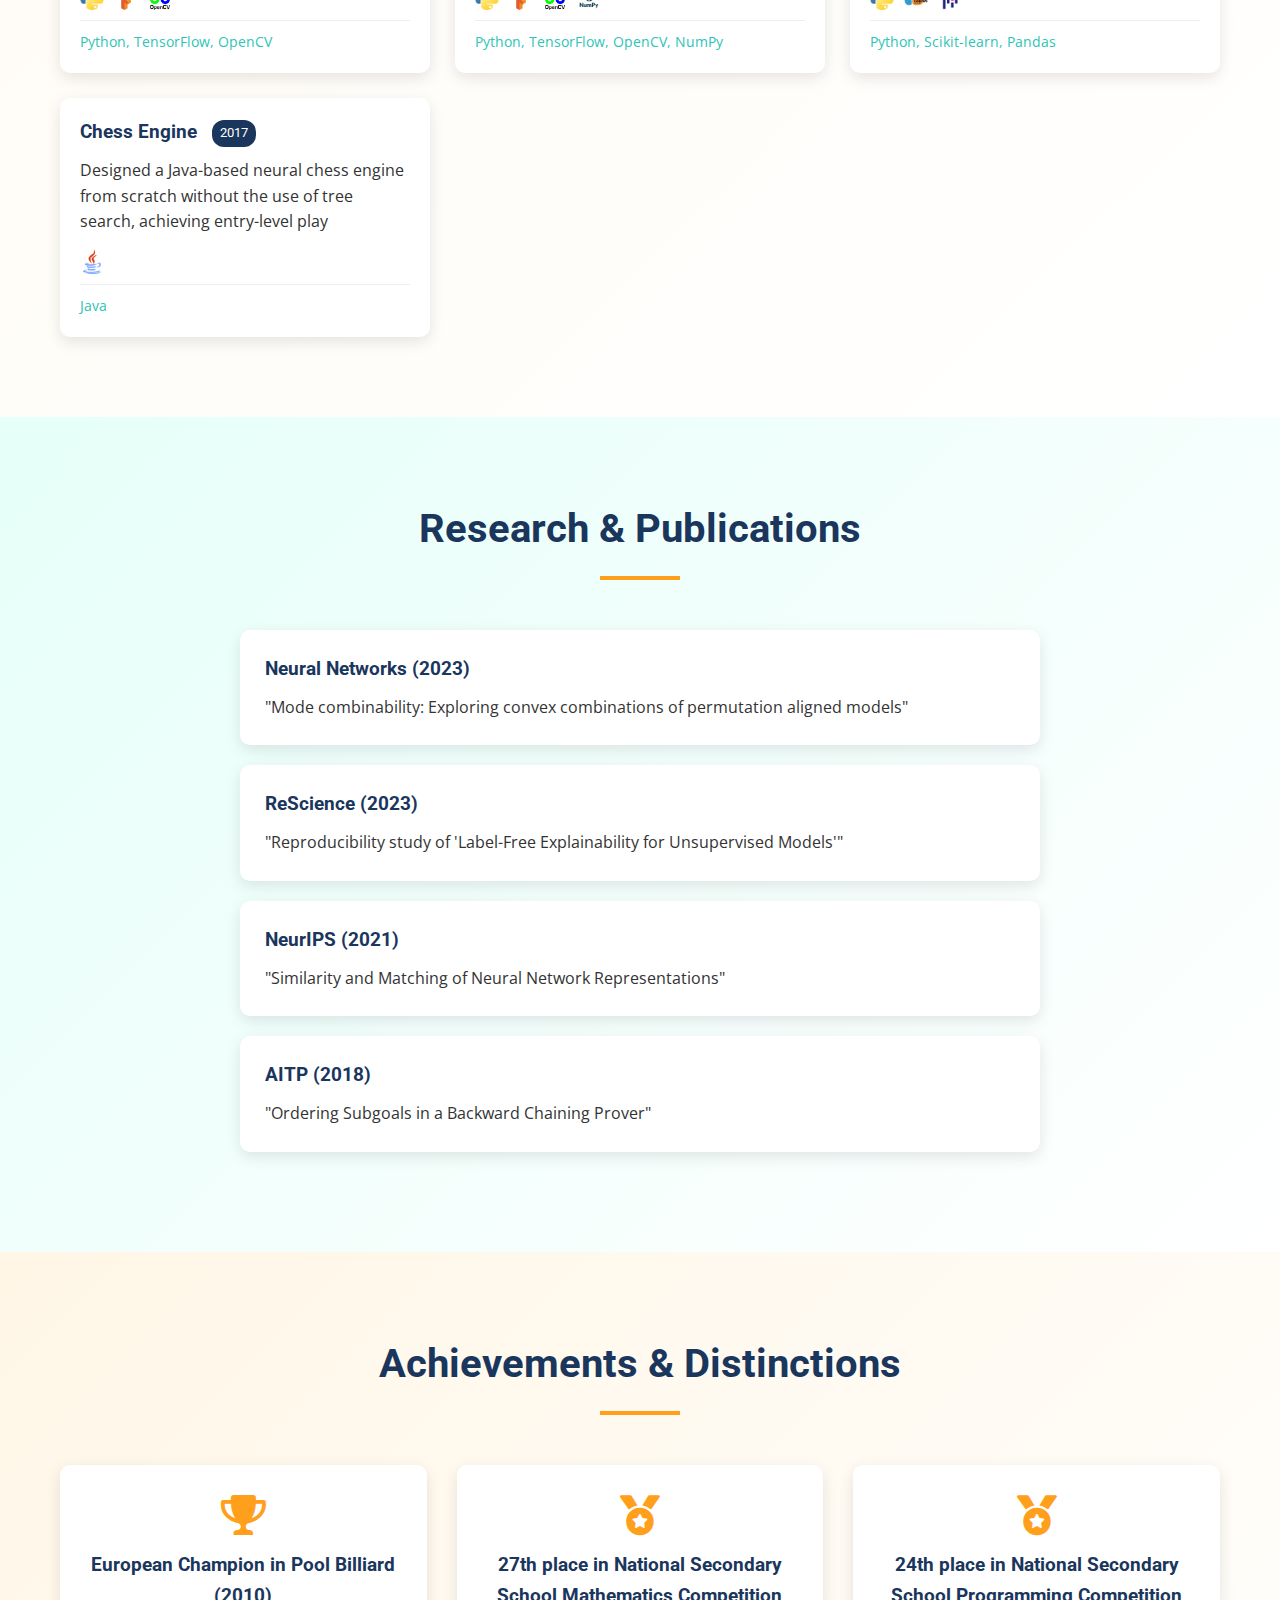
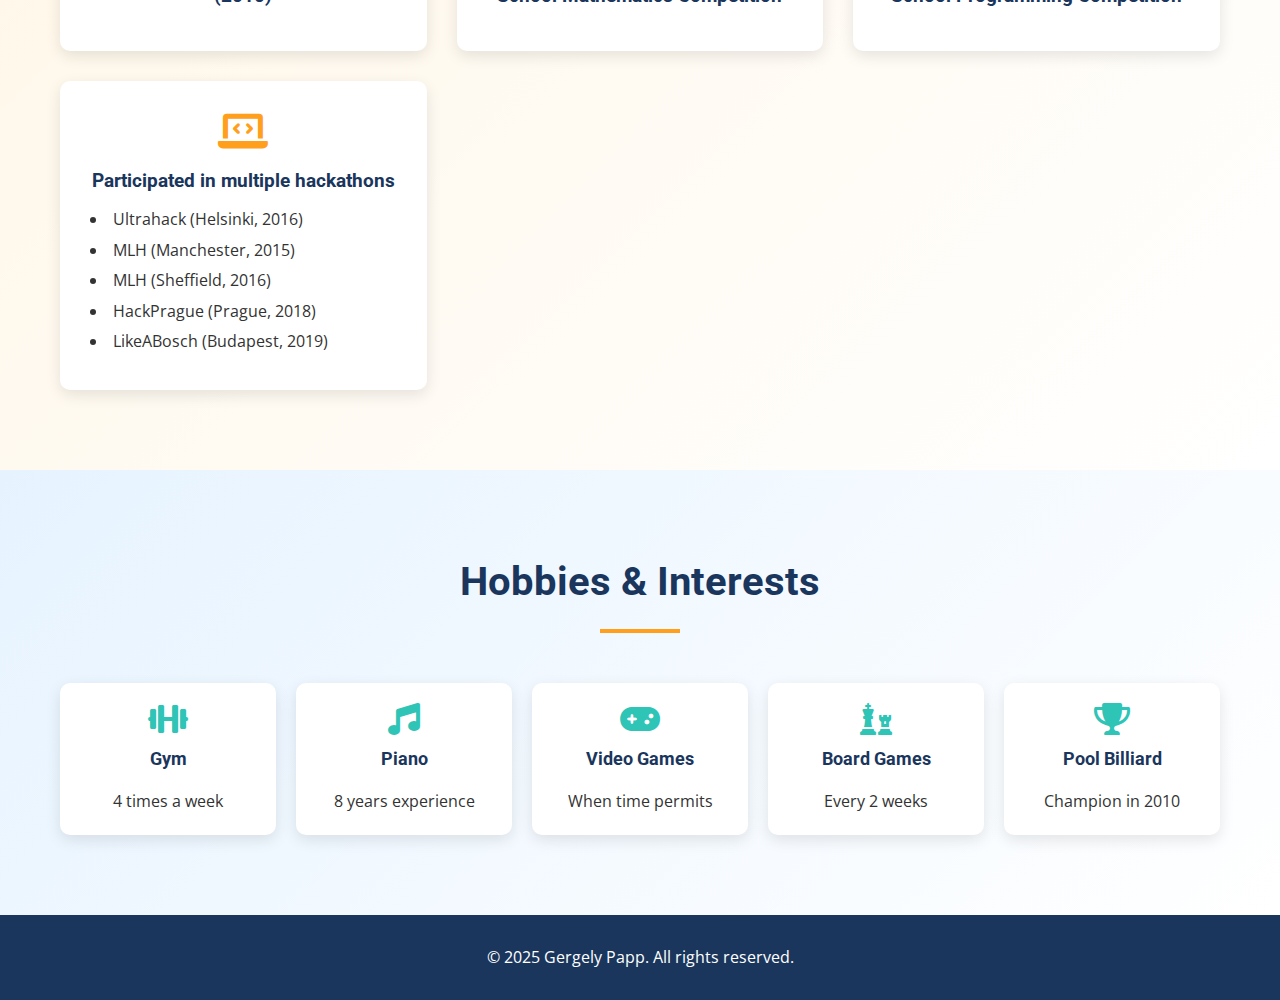
==== commit da5f6f0a: "typo" ====
--- a/index.html
+++ b/index.html
@@ -663,7 +663,7 @@
                     <p>"Reproducibility study of 'Label-Free Explainability for Unsupervised Models'"</p>
                 </div>
                 <div class="publication-item">
-                    <h3>NeurIPS (2018)</h3>
+                    <h3>NeurIPS (2021)</h3>
                     <p>"Similarity and Matching of Neural Network Representations"</p>
                 </div>
                 <div class="publication-item">
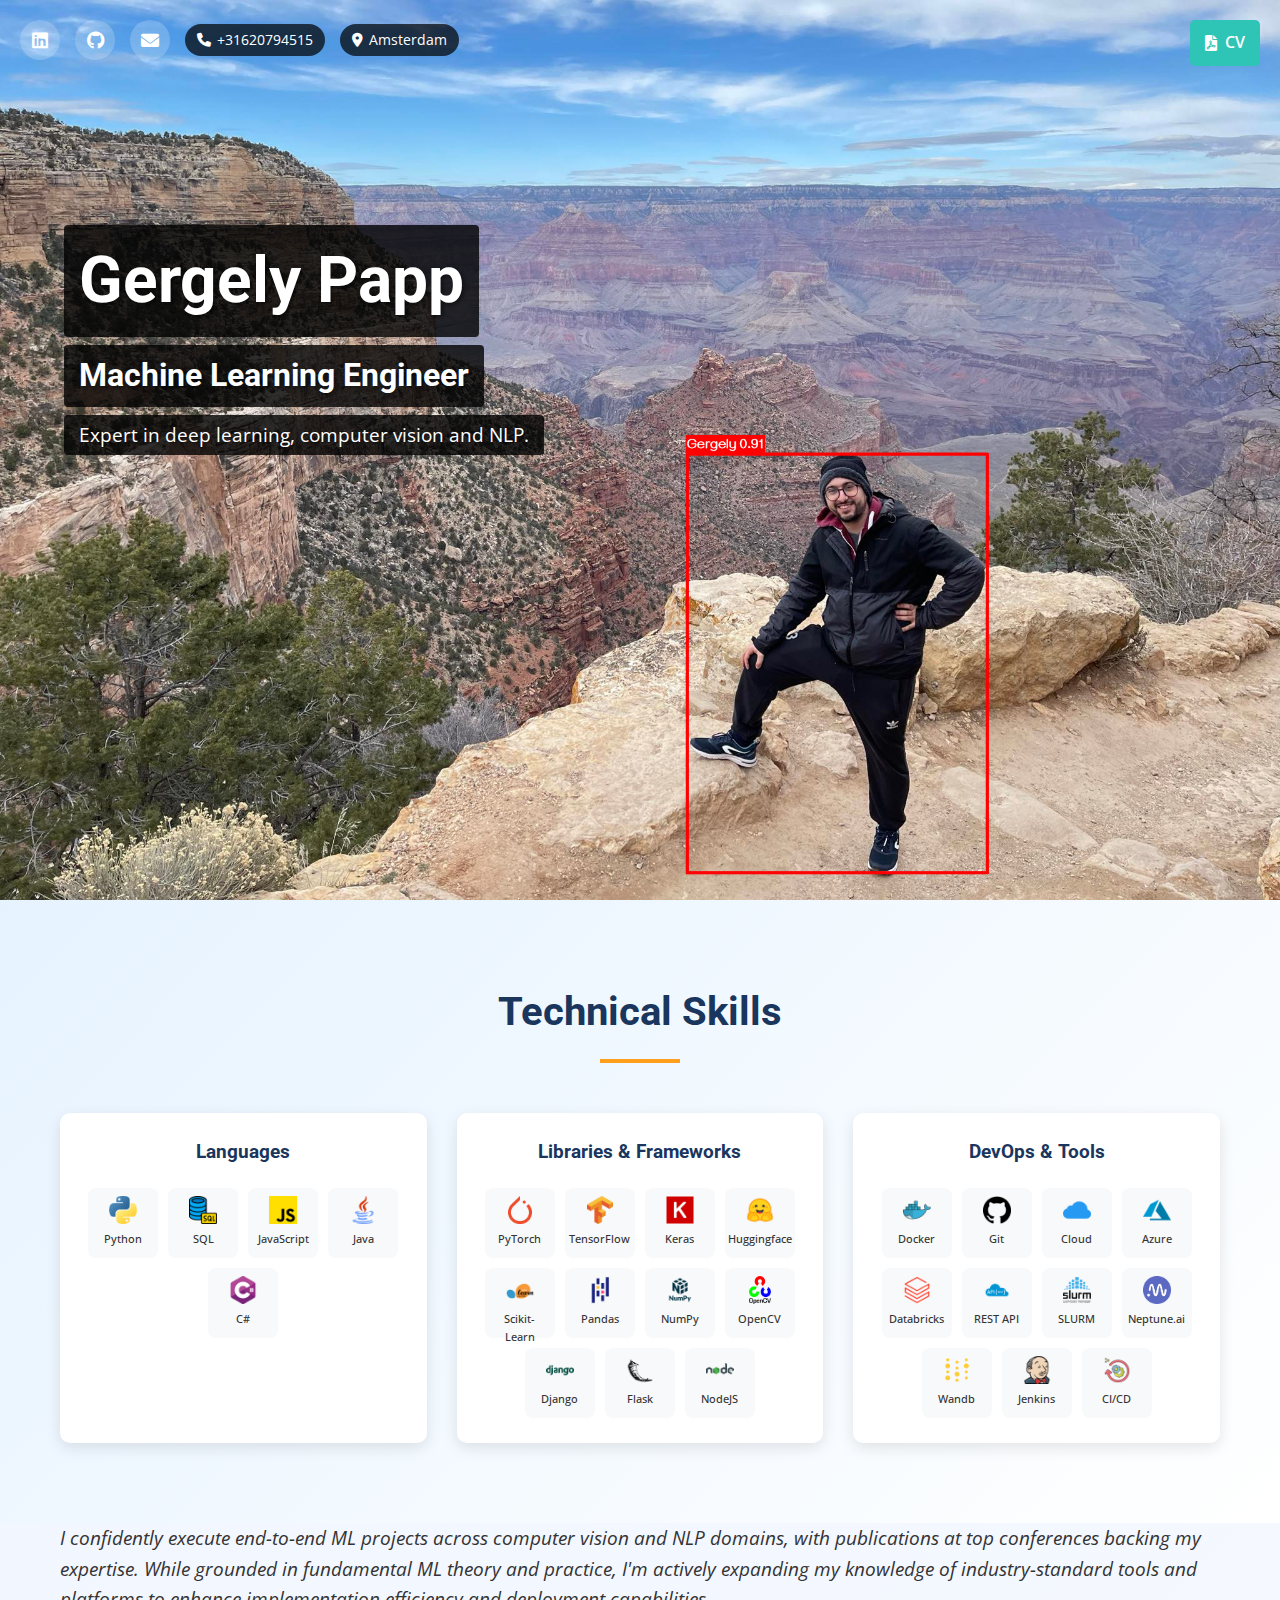
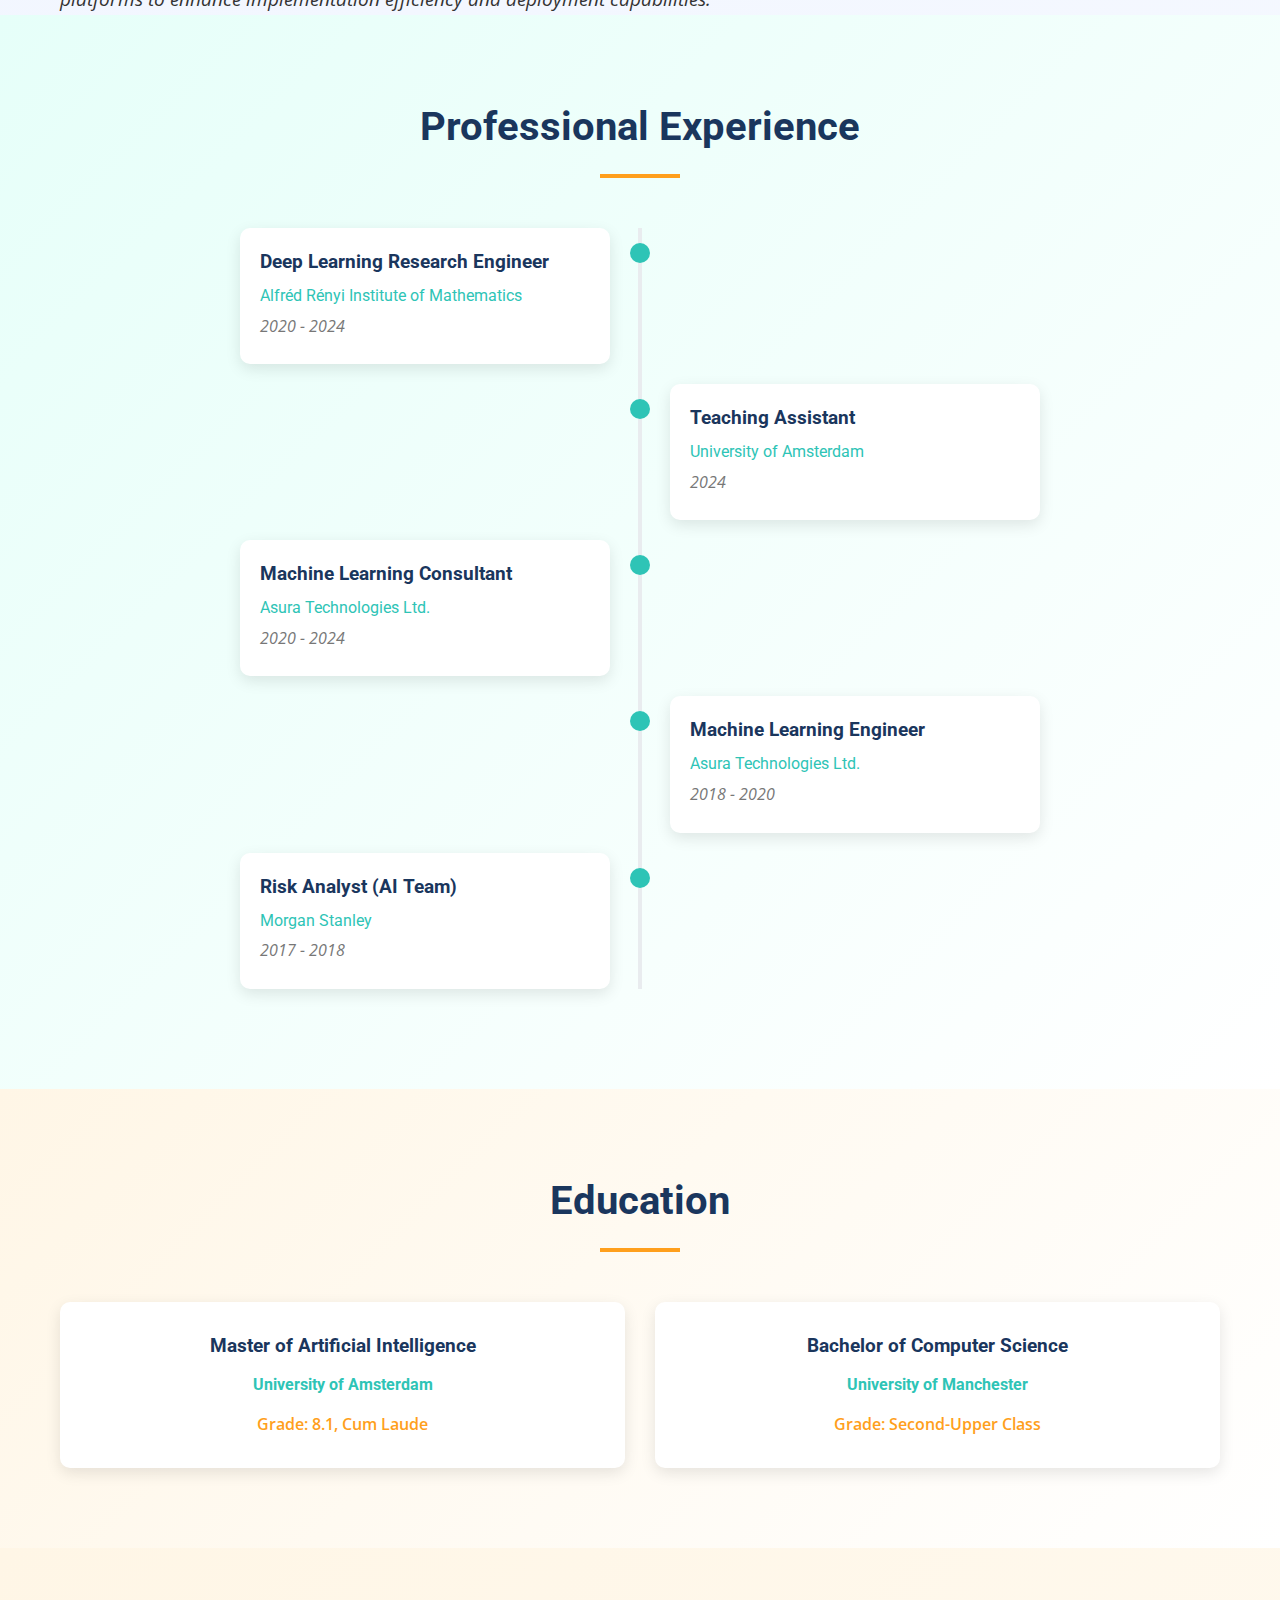
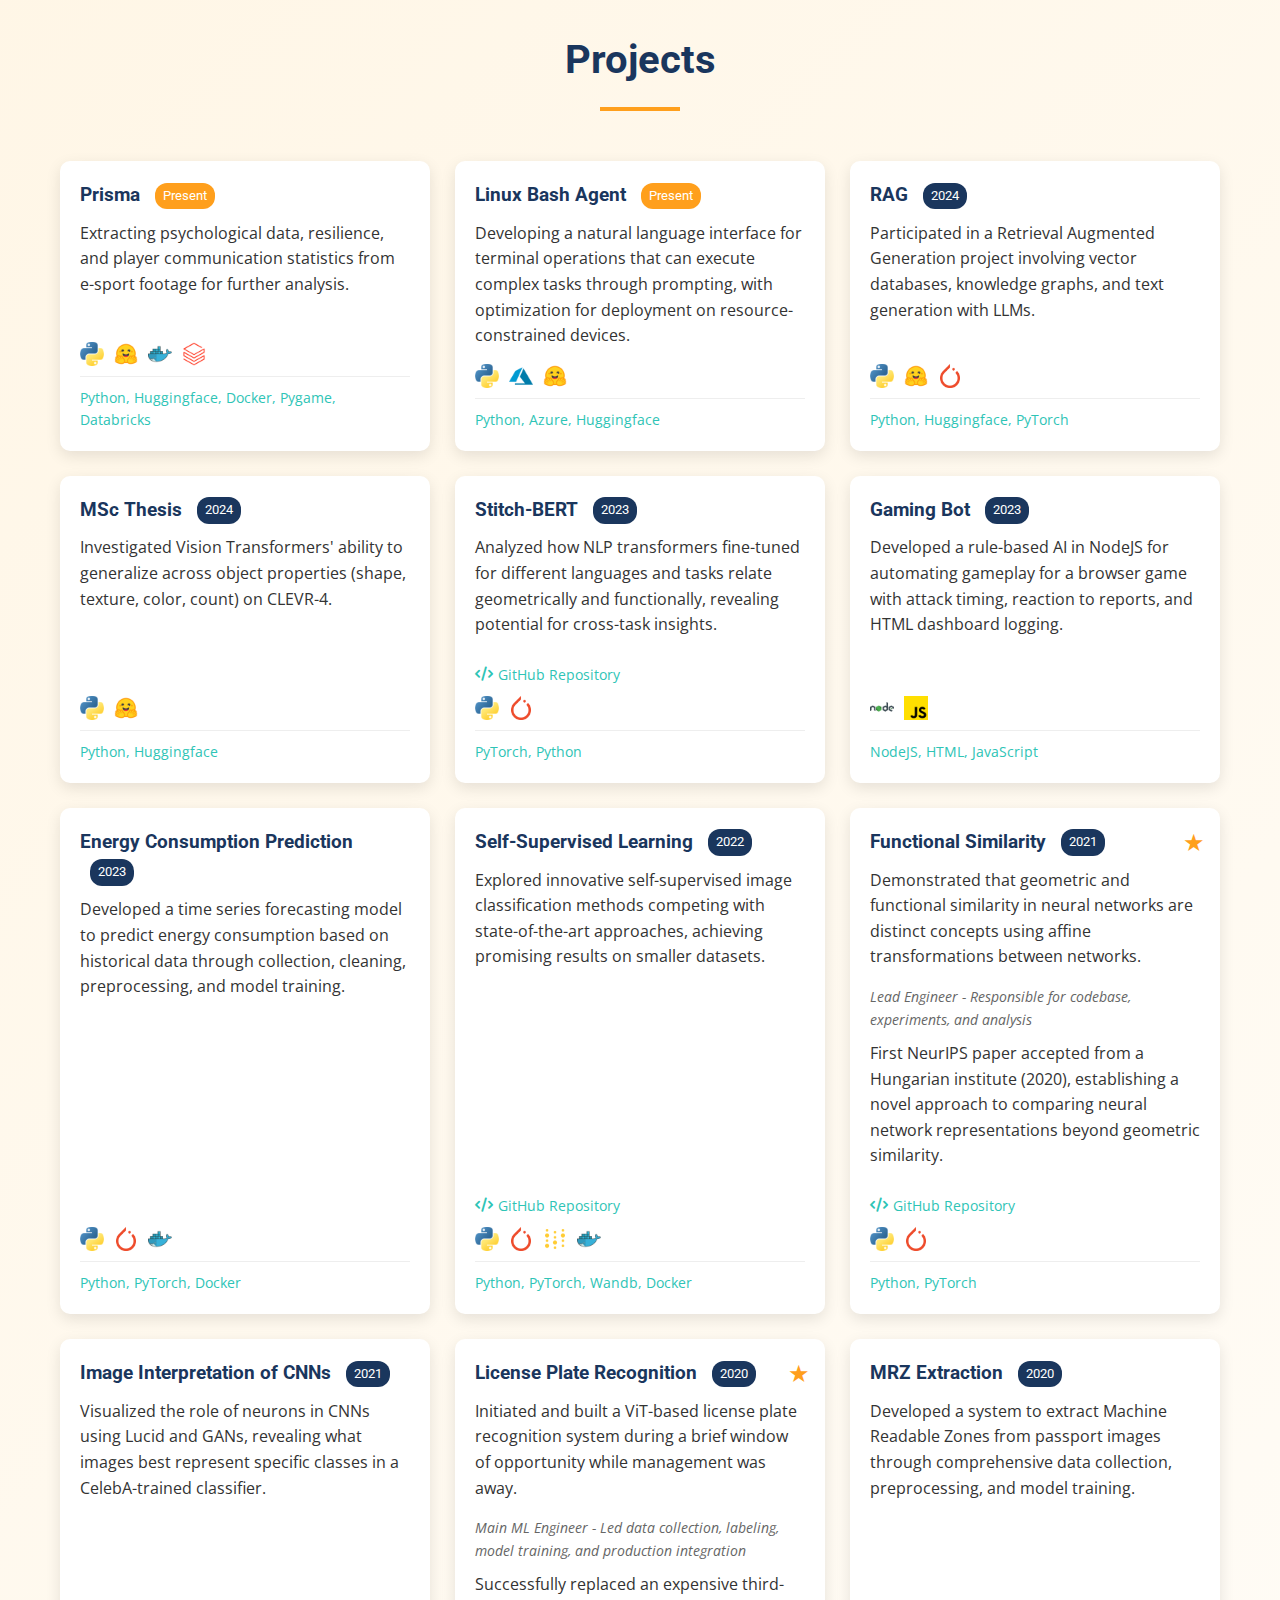
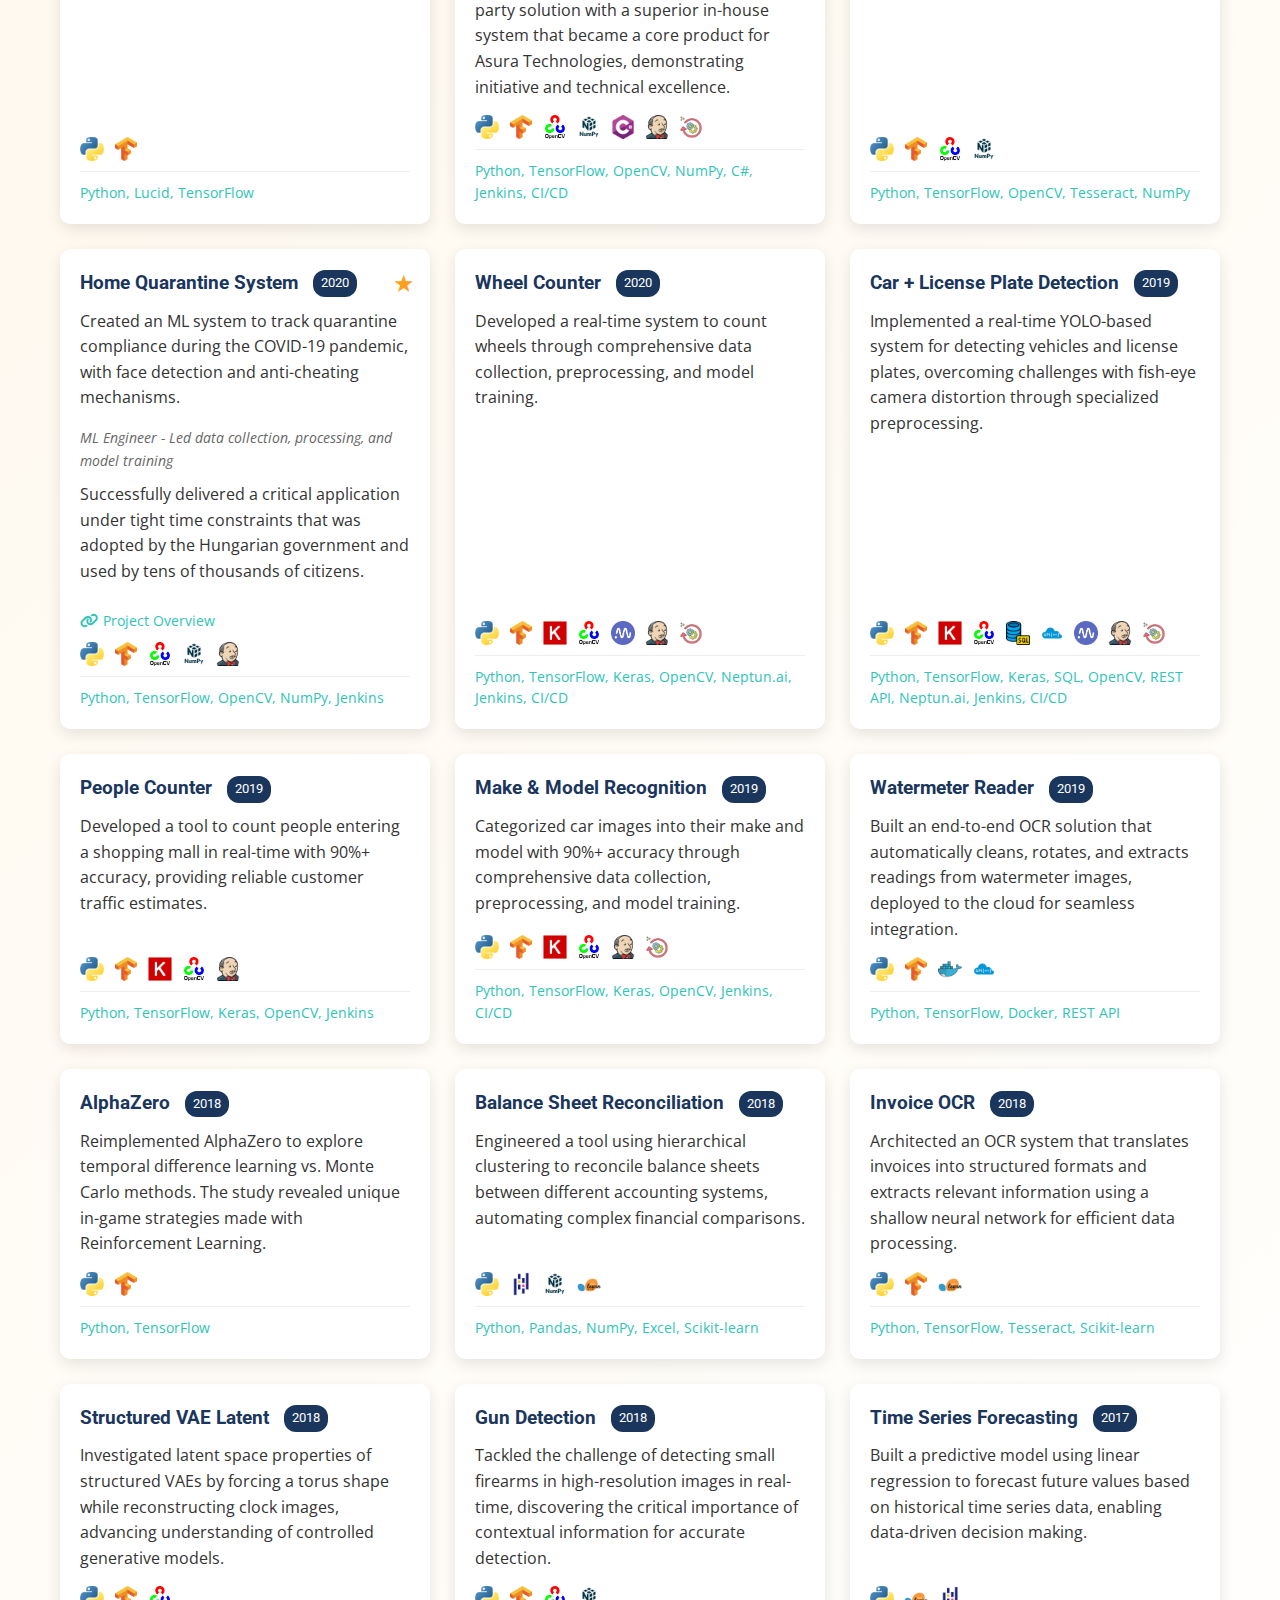
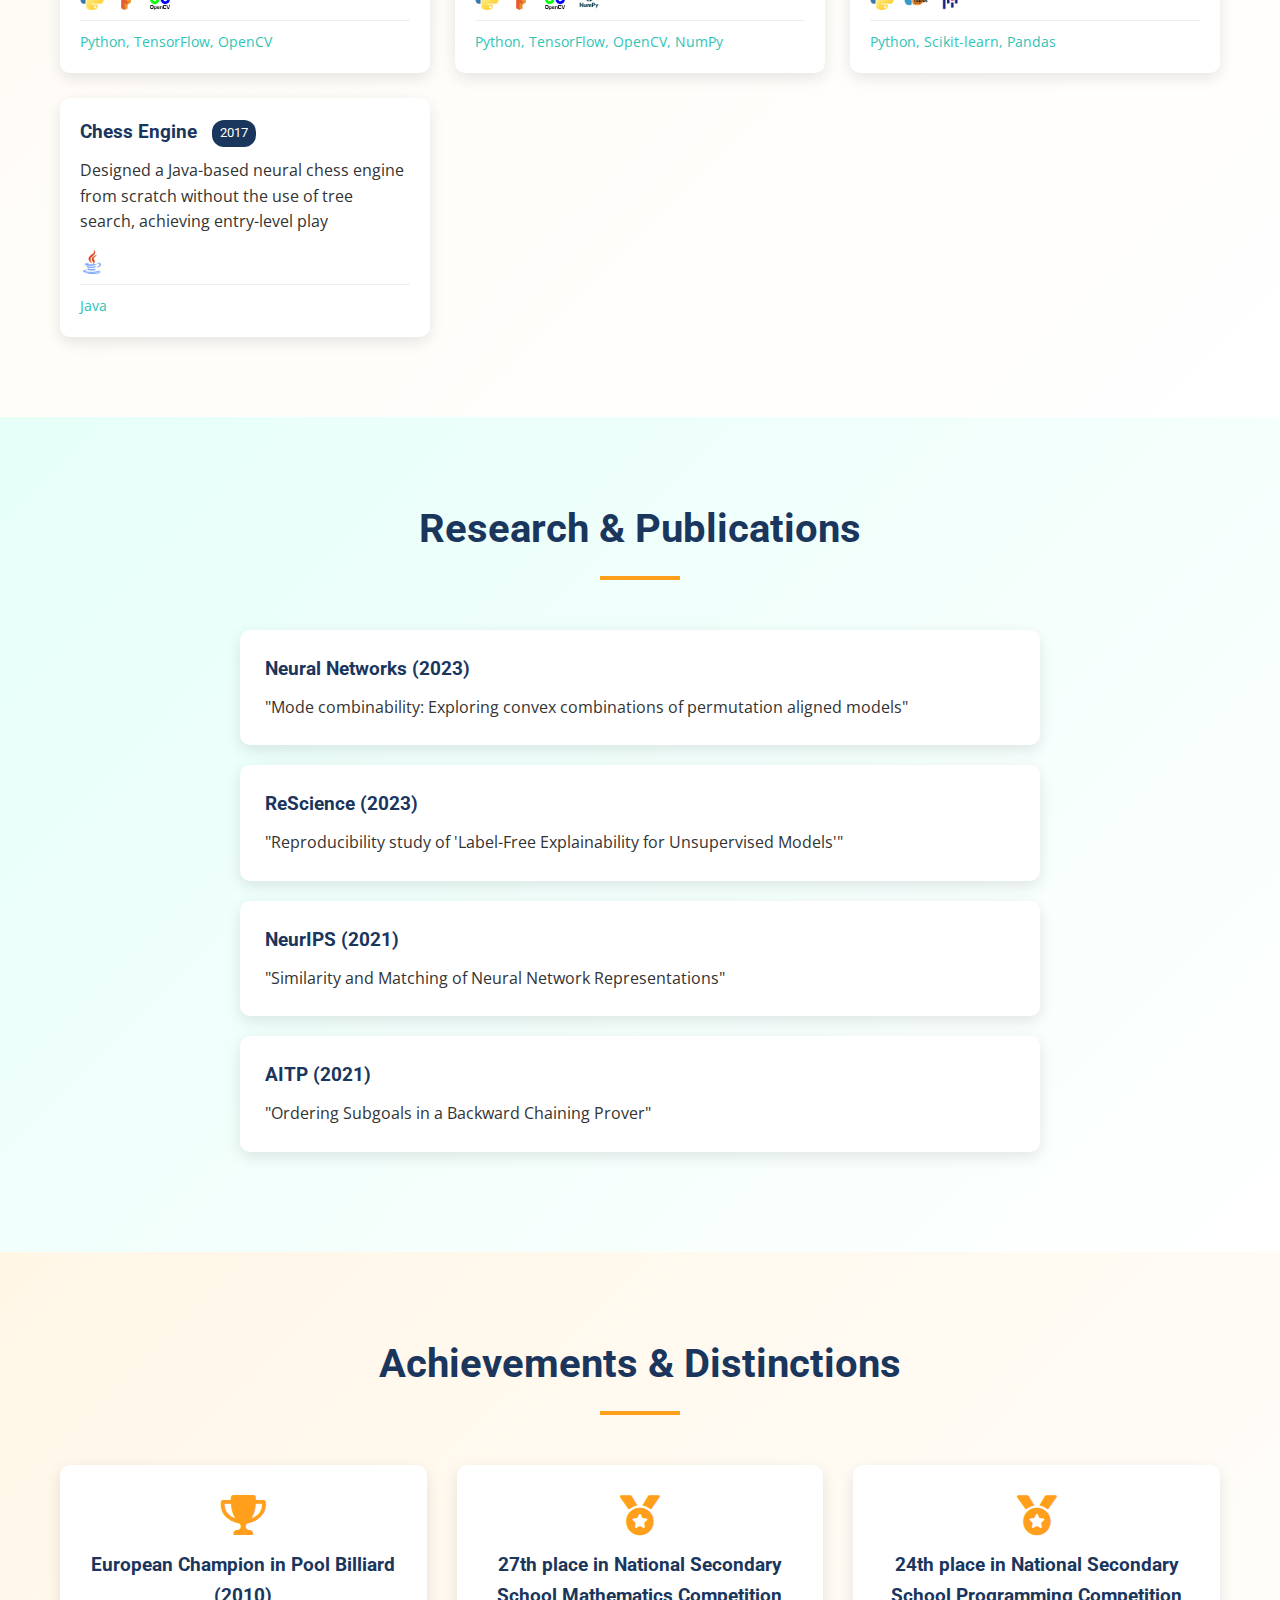
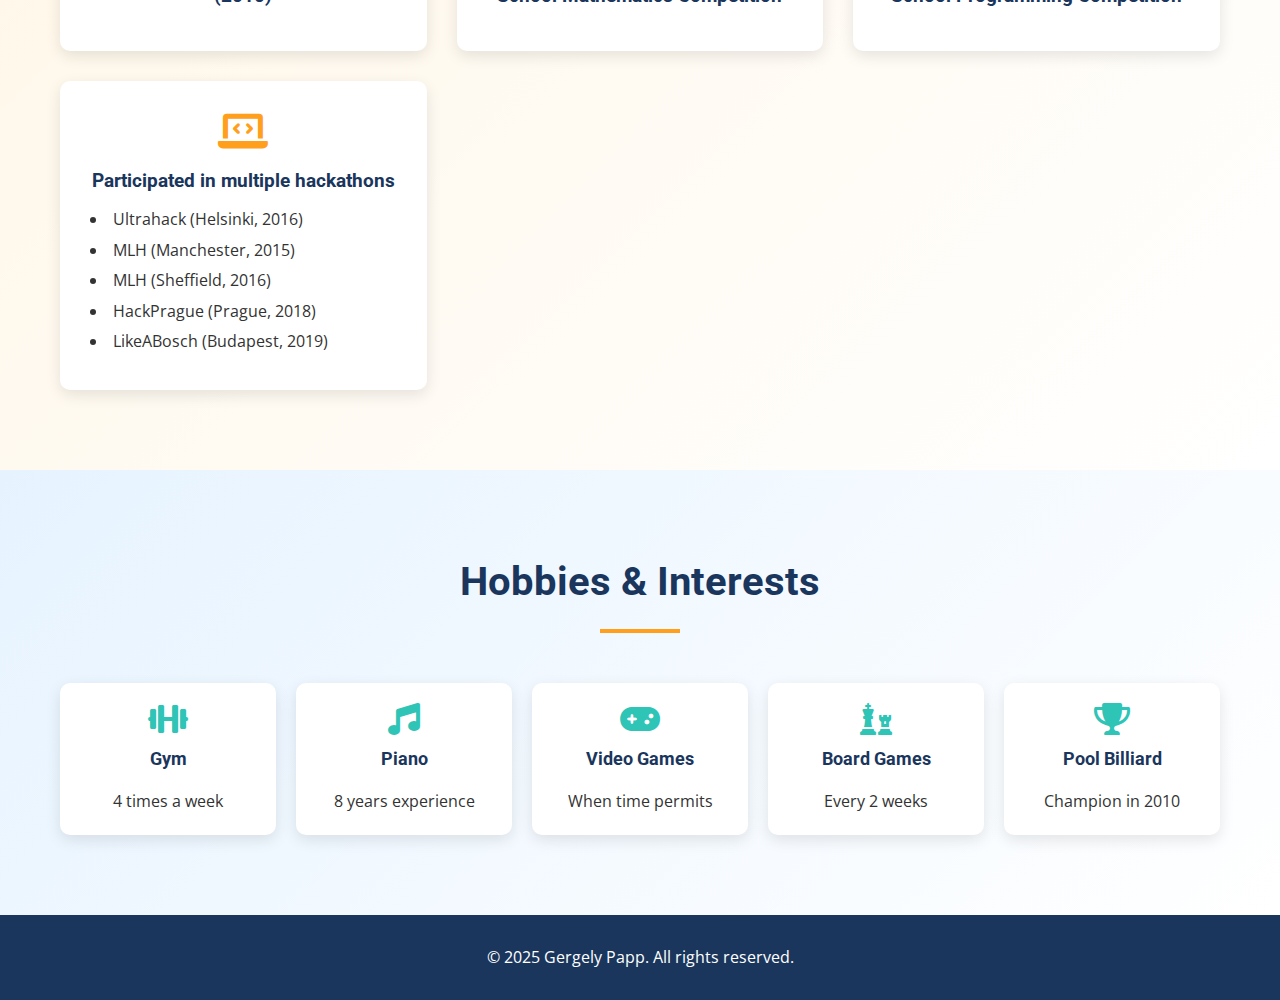
==== commit 64b2a49b: "typo" ====
--- a/index.html
+++ b/index.html
@@ -667,7 +667,7 @@
                     <p>"Similarity and Matching of Neural Network Representations"</p>
                 </div>
                 <div class="publication-item">
-                    <h3>AITP (2018)</h3>
+                    <h3>AITP (2021)</h3>
                     <p>"Ordering Subgoals in a Backward Chaining Prover"</p>
                 </div>
             </div>
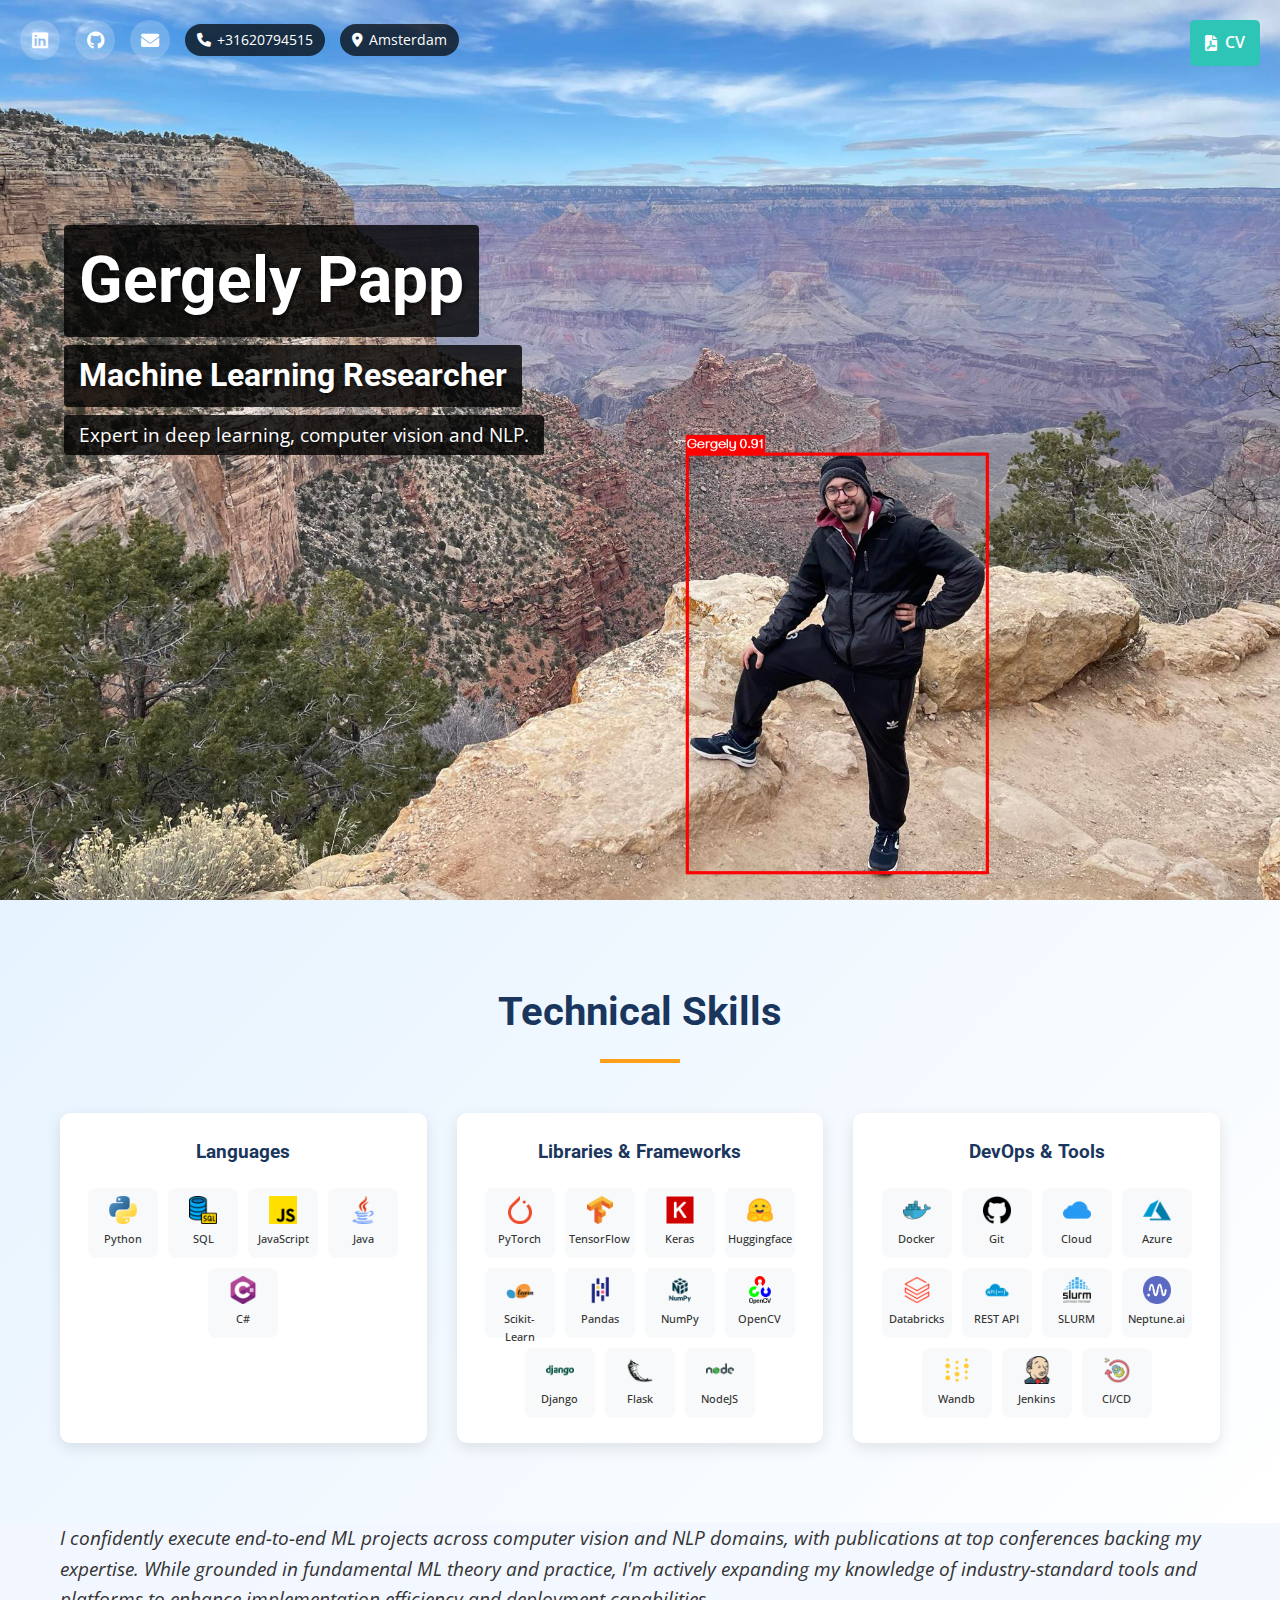
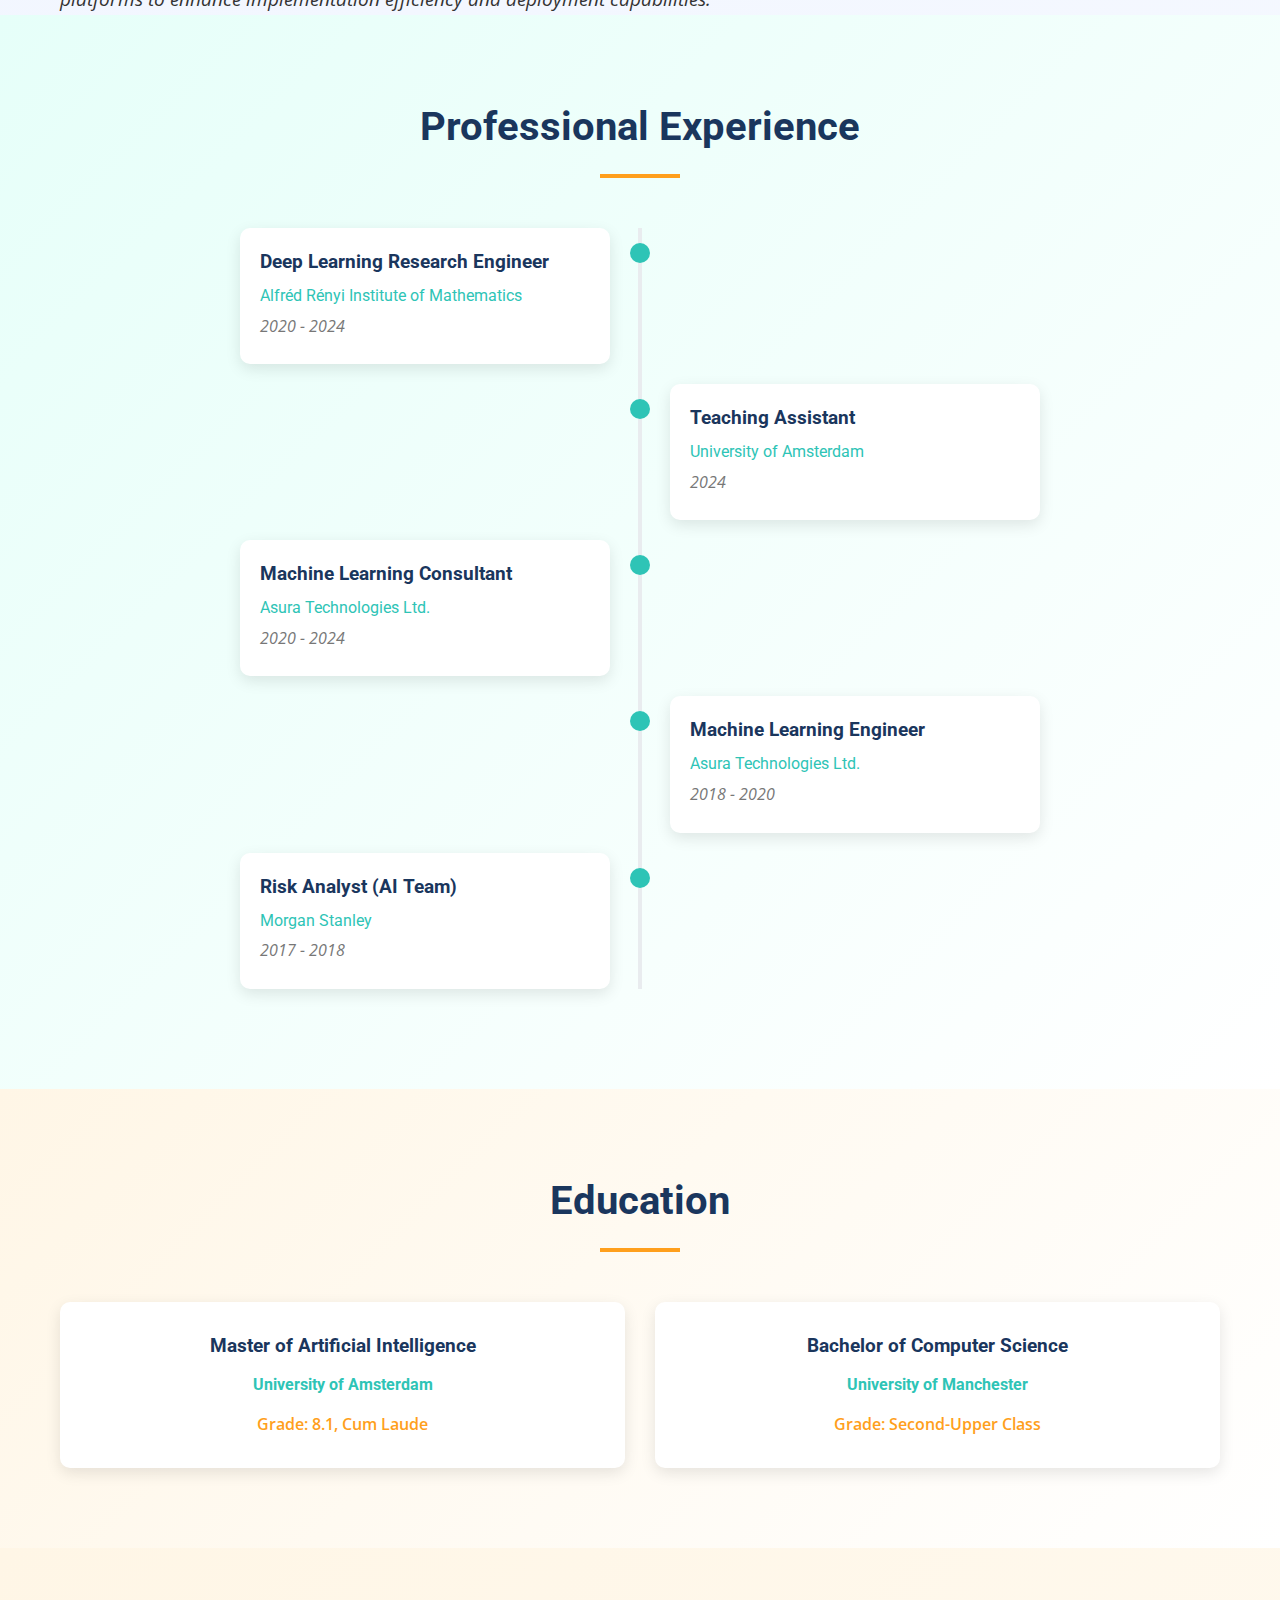
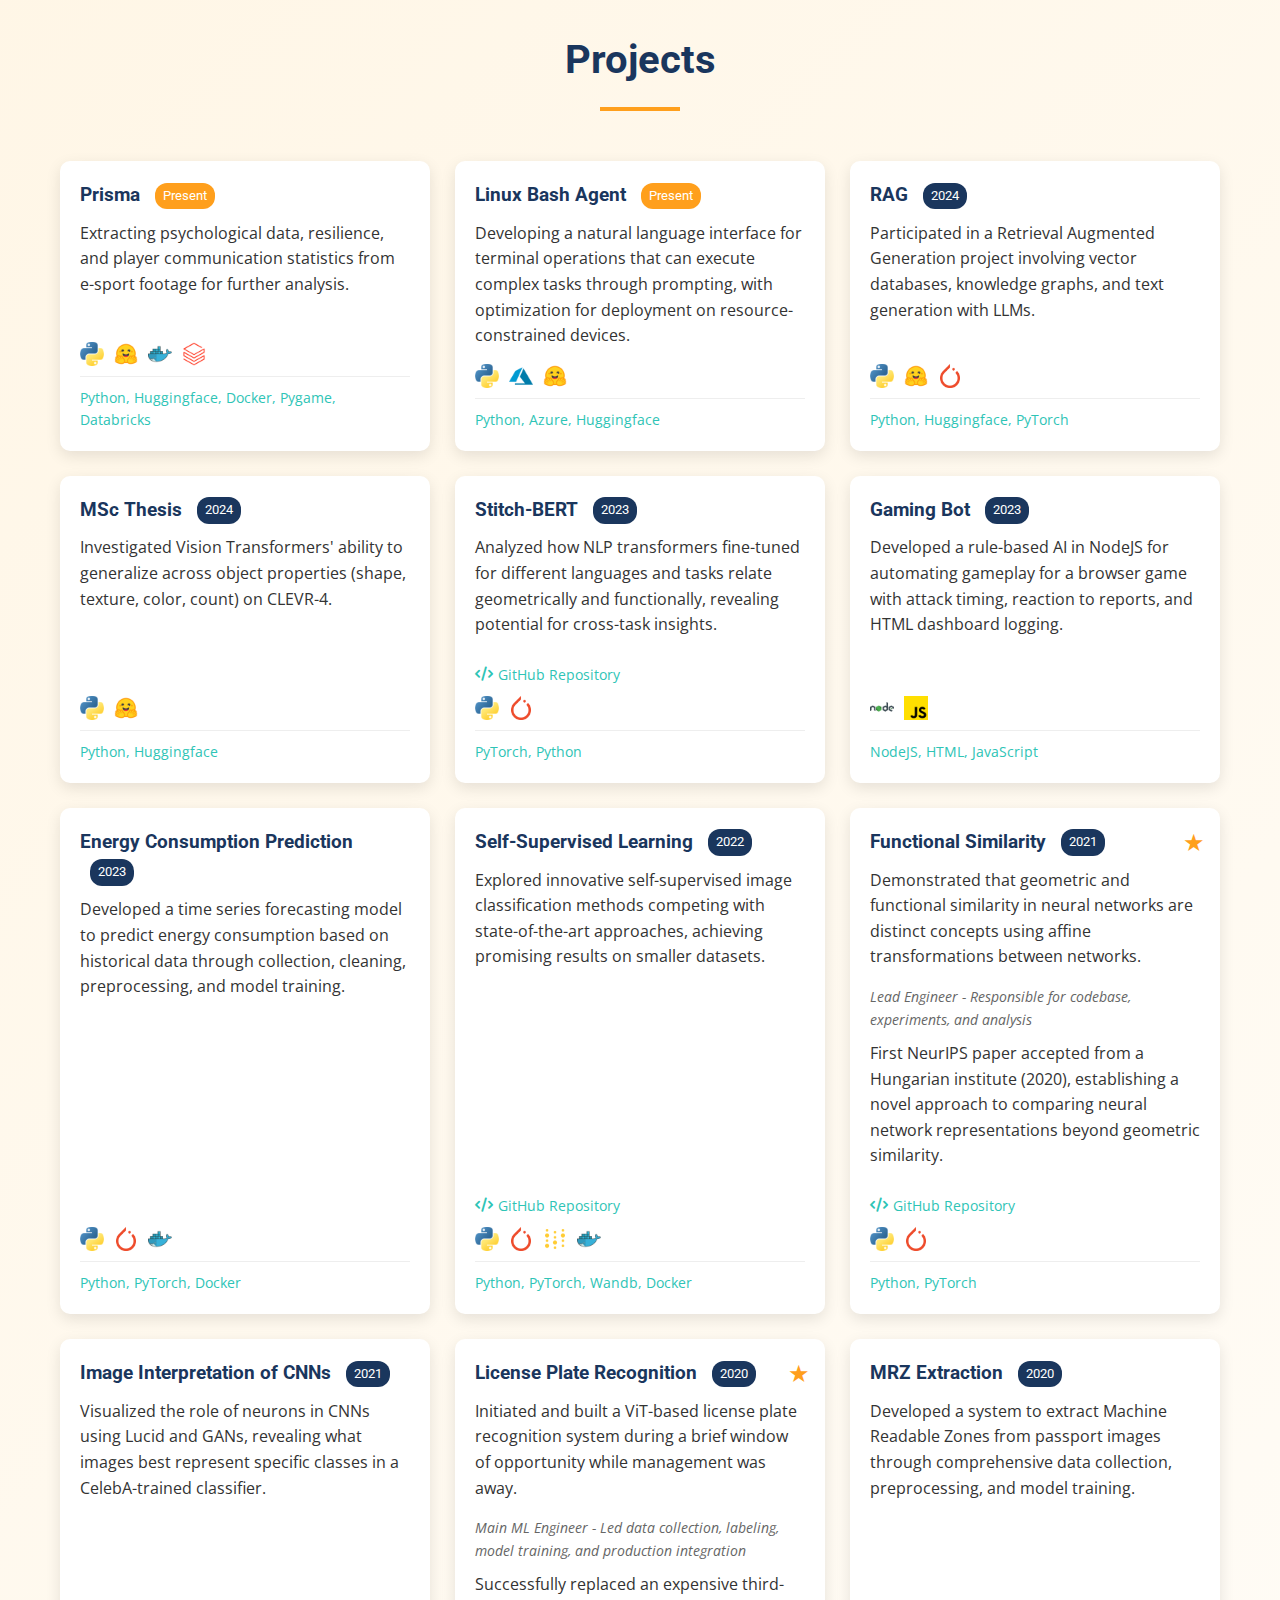
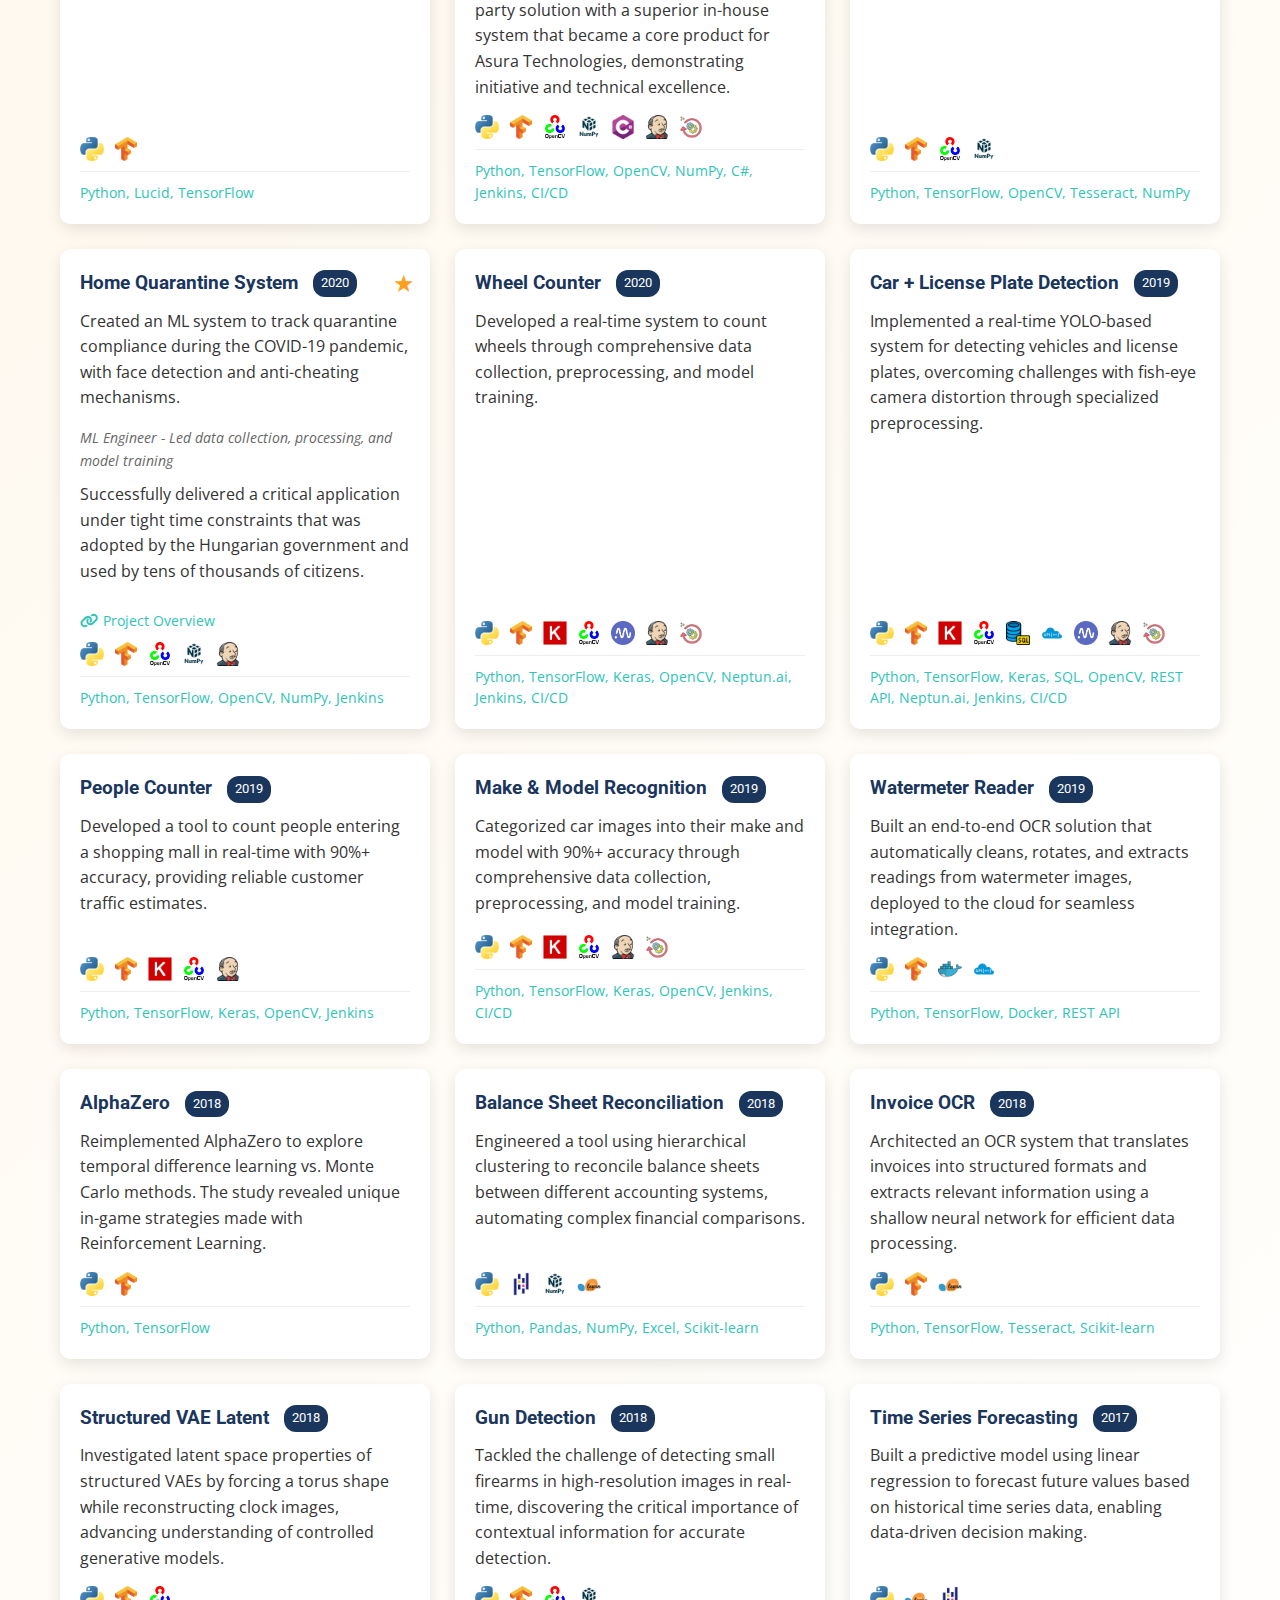
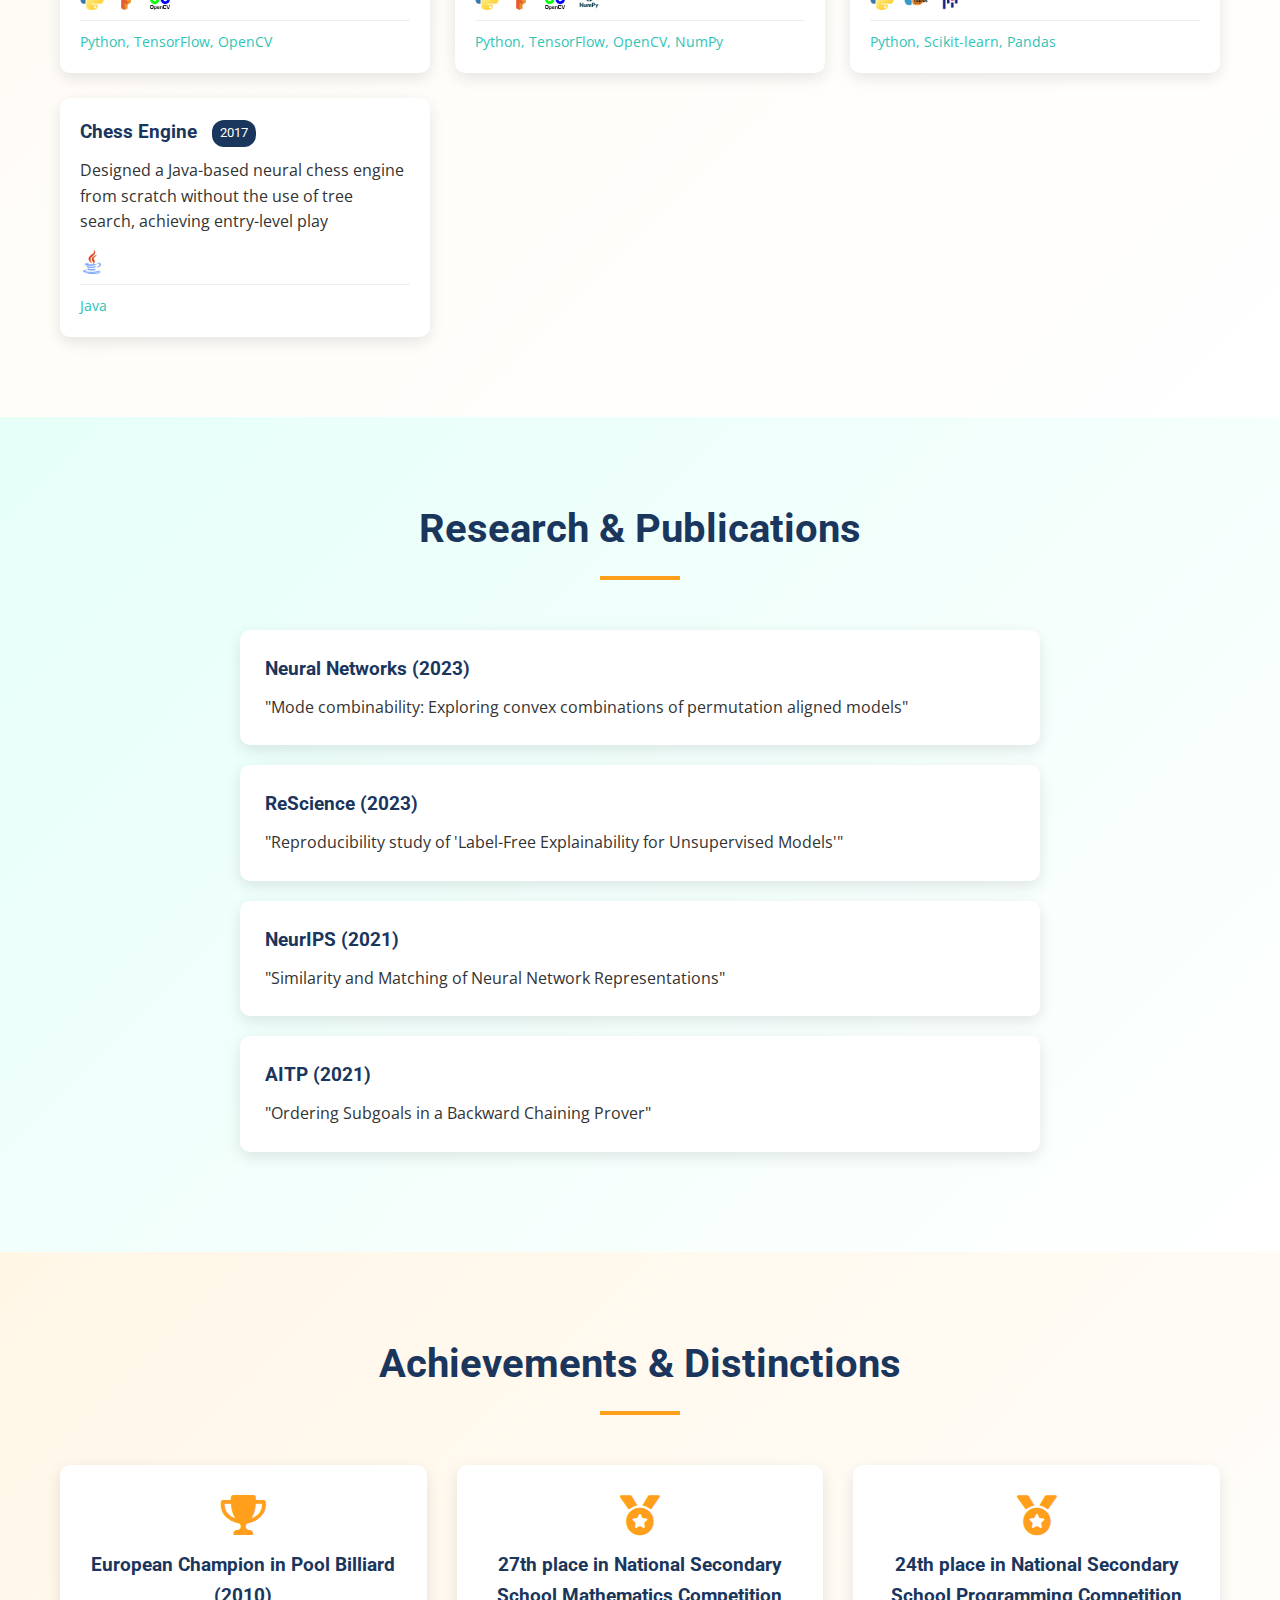
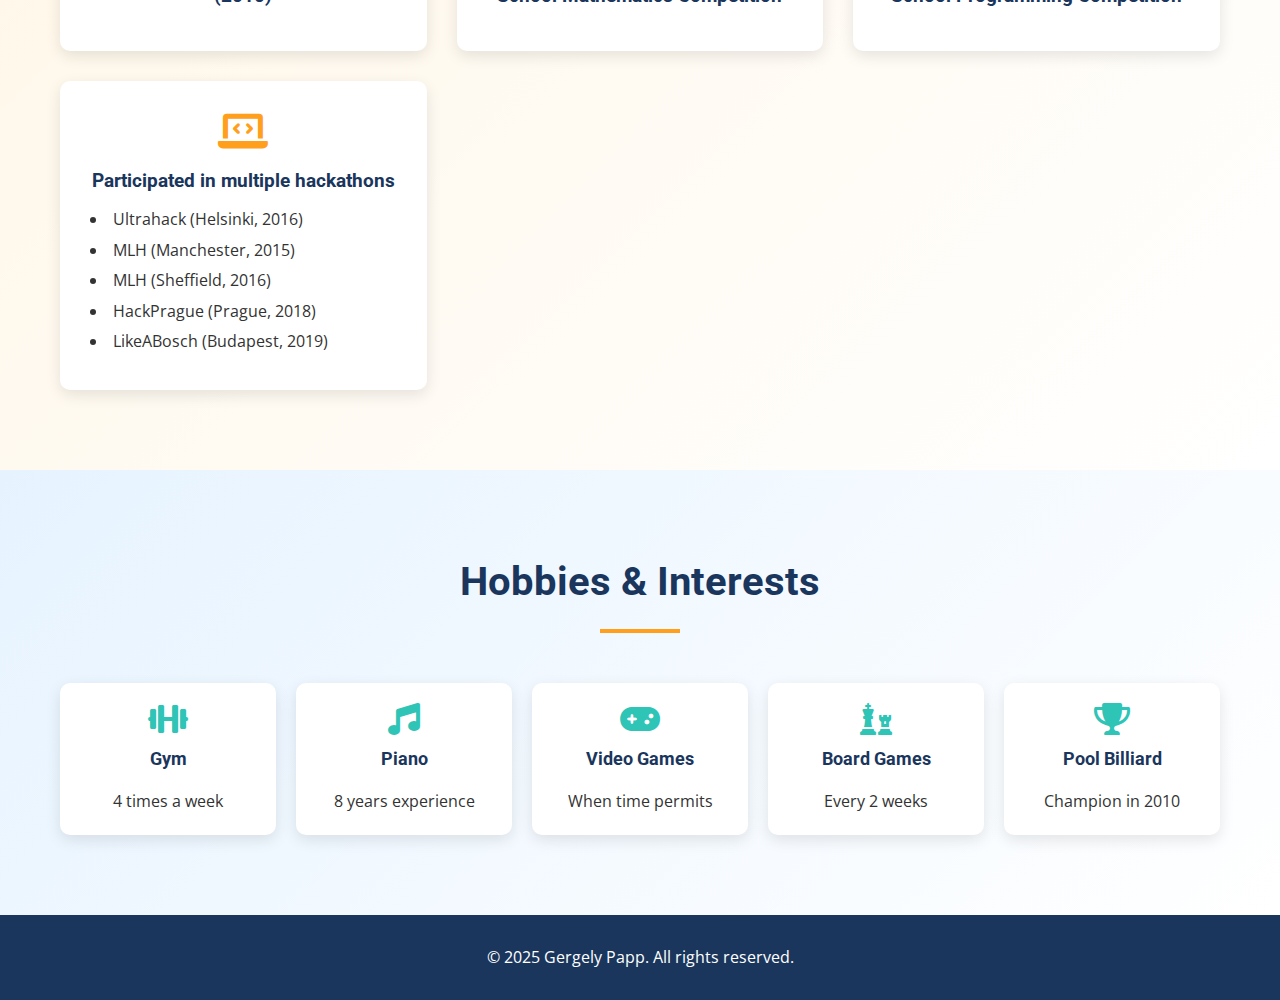
==== commit 76c52495: "putting research to focus" ====
--- a/index.html
+++ b/index.html
@@ -3,7 +3,7 @@
 <head>
     <meta charset="UTF-8">
     <meta name="viewport" content="width=device-width, initial-scale=1.0">
-    <title>Gergely Papp | Machine Learning Engineer</title>
+    <title>Gergely Papp | Machine Learning Researcher</title>
     <link rel="stylesheet" href="https://cdnjs.cloudflare.com/ajax/libs/font-awesome/6.0.0/css/all.min.css">
     <link href="https://fonts.googleapis.com/css2?family=Roboto:wght@300;400;500;700&family=Open+Sans:wght@300;400;600&display=swap" rel="stylesheet">
     <link rel="stylesheet" href="css/style.css">
@@ -33,7 +33,7 @@
         </div>
         <div class="hero-text">
             <h1>Gergely Papp</h1>
-            <h2>Machine Learning Engineer</h2>
+            <h2>Machine Learning Researcher</h2>
             <p>Expert in deep learning, computer vision and NLP.</p>
         </div>
     </header>
